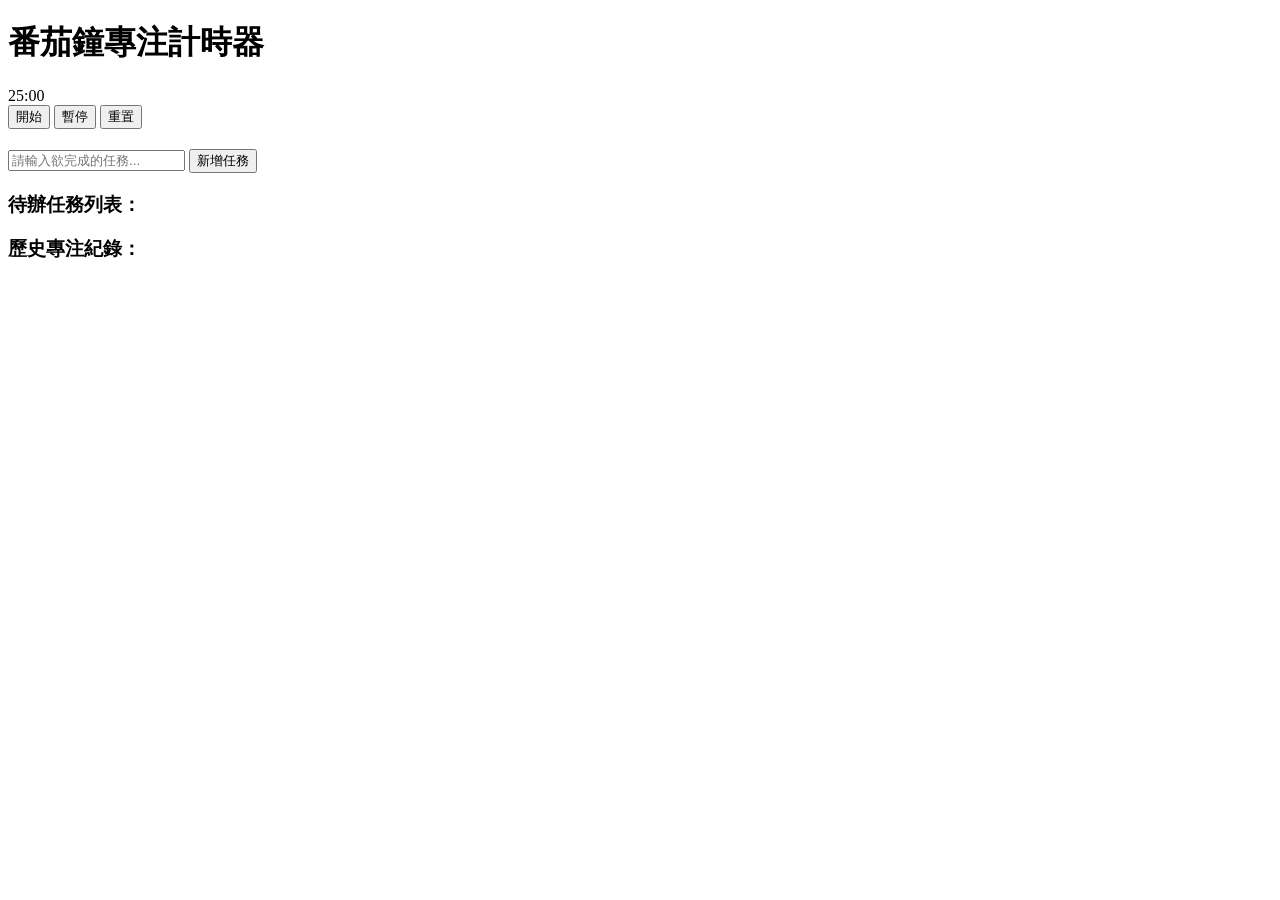
==== index.html @ a88ee647 "feat: 新增 index.html" ====
<!DOCTYPE html>
<html lang="zh-Hant">
<head>
    <meta charset="UTF-8">
    <meta name="viewport" content="width=device-width, initial-scale=1.0">
    <title>番茄鐘專案測試</title>
</head>
<body>
    <h1>番茄鐘專注計時器</h1>

    <!-- 倒數計時與控制區 -->
    <div id="timer-display">25:00</div>
    <button id="start-btn">開始</button>
    <button id="pause-btn">暫停</button>
    <button id="reset-btn">重置</button>
  
    <!-- 待辦任務區 -->
    <div style="margin-top: 20px;">
        <input type="text" id="task-input" placeholder="請輸入欲完成的任務...">
        <button id="add-task-btn">新增任務</button>
    </div>
    
    <h3>待辦任務列表：</h3>
    <ul id="task-list"></ul>

    <!-- 專注紀錄區 -->
    <h3>歷史專注紀錄：</h3>
    <ul id="record-list"></ul>

    <!-- 連結 JS 檔 -->
    <script src="tomoto.js"></script>
</body>
</html>
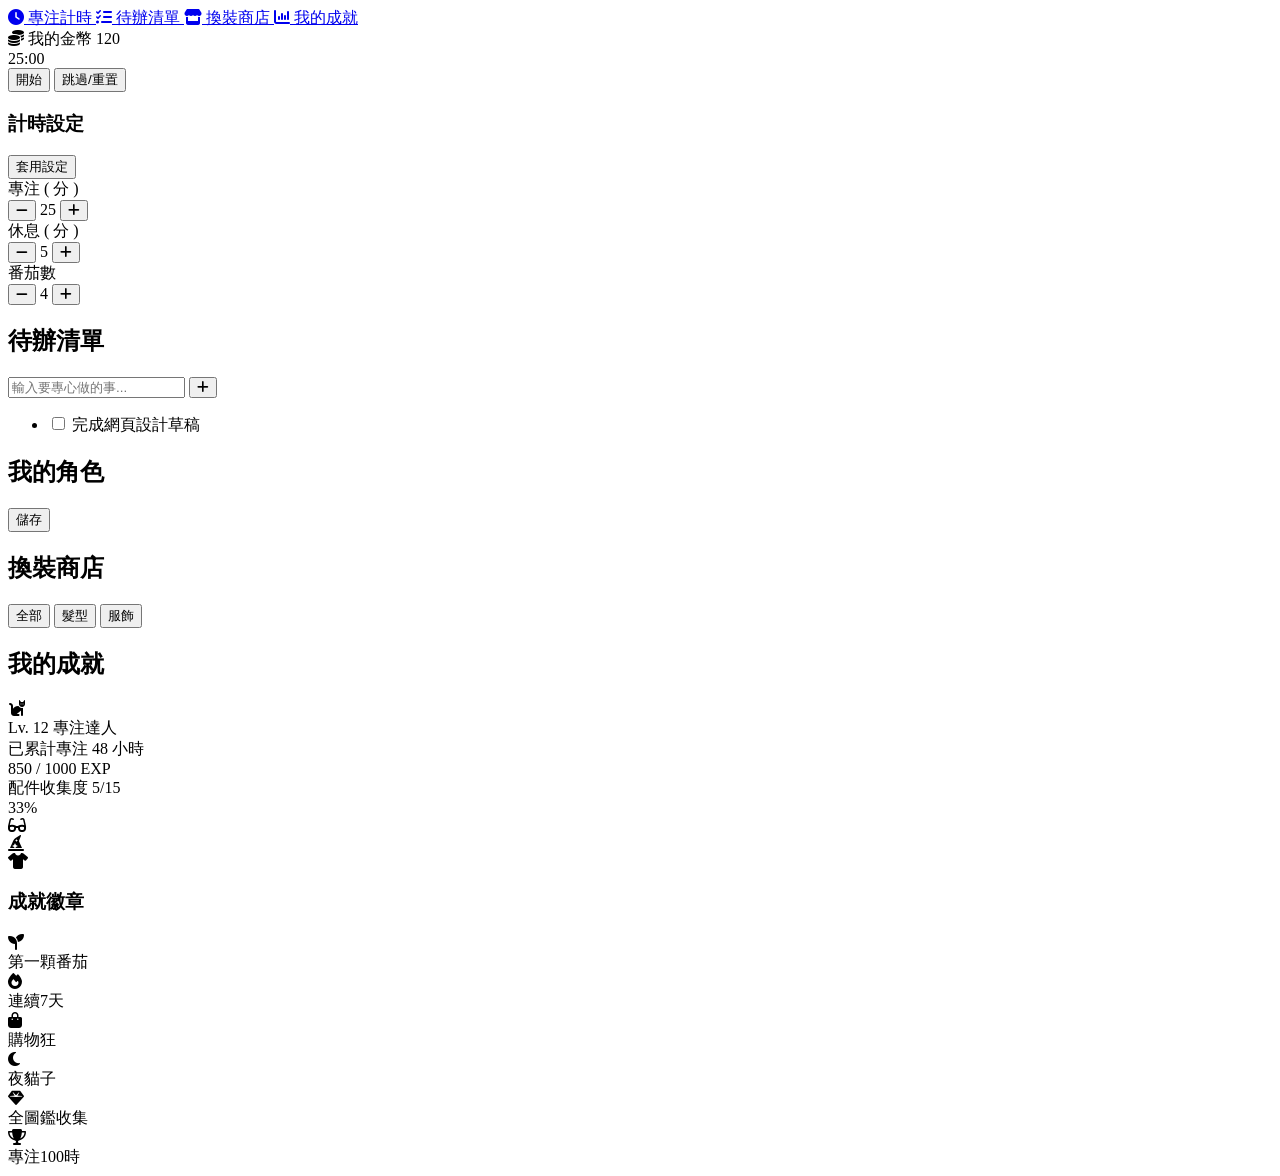
==== commit abeecd9c: "Create index.html" ====
--- a/index.html
+++ b/index.html
@@ -1,33 +1,219 @@
 <!DOCTYPE html>
-<html lang="zh-Hant">
+<html lang="zh-TW">
 <head>
     <meta charset="UTF-8">
     <meta name="viewport" content="width=device-width, initial-scale=1.0">
-    <title>番茄鐘專案測試</title>
+    <title>Tomodoro - 專注守護者</title>
+    <link rel="stylesheet" href="style.css">
+    <link rel="stylesheet" href="https://cdnjs.cloudflare.com/ajax/libs/font-awesome/6.4.0/css/all.min.css">
+    <link href="https://fonts.googleapis.com/css2?family=Nunito:wght@700;900&family=Noto+Sans+TC:wght@400;500;700&display=swap" rel="stylesheet">
 </head>
 <body>
-    <h1>番茄鐘專注計時器</h1>
-
-    <!-- 倒數計時與控制區 -->
-    <div id="timer-display">25:00</div>
-    <button id="start-btn">開始</button>
-    <button id="pause-btn">暫停</button>
-    <button id="reset-btn">重置</button>
-  
-    <!-- 待辦任務區 -->
-    <div style="margin-top: 20px;">
-        <input type="text" id="task-input" placeholder="請輸入欲完成的任務...">
-        <button id="add-task-btn">新增任務</button>
+    <div class="app-container">
+        
+        <!-- ================= 左側：共用導覽列 ================= -->
+        <aside class="sidebar">
+            <div class="logo-box"></div>
+            
+            <nav class="nav-menu">
+                <a href="#" class="nav-item active" onclick="switchPage('page-timer', event)">
+                    <i class="fa-solid fa-clock"></i>
+                    <span>專注計時</span>
+                </a>
+                <a href="#" class="nav-item" onclick="switchPage('page-todo', event)">
+                    <i class="fa-solid fa-list-check"></i>
+                    <span>待辦清單</span>
+                </a>
+                <a href="#" class="nav-item" onclick="switchPage('page-shop', event)">
+                    <i class="fa-solid fa-store"></i>
+                    <span>換裝商店</span>
+                </a>
+                <a href="#" class="nav-item" onclick="switchPage('page-achievements', event)">
+                    <i class="fa-solid fa-chart-column"></i>
+                    <span>我的成就</span>
+                </a>
+            </nav>
+
+            <div class="coin-display">
+                <i class="fa-solid fa-coins icon-coin"></i>
+                <span class="coin-label">我的金幣</span>
+                <span class="coin-value">120</span>
+            </div>
+        </aside>
+
+        <!-- ================= 右側：主要內容切換區 ================= -->
+        <main class="main-content">
+            
+            <!-- 頁面 1：專注計時 -->
+            <div id="page-timer" class="page-section active">
+                <div id="avatar-svg-container" class="avatar-box">
+                    <!-- 紙娃 SVG 預計放置於此 -->
+                </div>
+                
+                <!-- 【約定 ID】計時器顯示區 -->
+                <div id="timer-display" class="timer-display">25:00</div>
+                
+                <div class="control-buttons">
+                    <!-- 【約定 ID】開始按鈕 -->
+                    <button id="start-btn" class="btn btn-primary">開始</button>
+                    <!-- 【約定 ID】重置按鈕 -->
+                    <button id="reset-btn" class="btn btn-secondary">跳過/重置</button>
+                </div>
+                
+                <div class="settings-panel">
+                    <div class="settings-header">
+                        <h3 class="settings-title">計時設定</h3>
+                        <button class="btn-apply">套用設定</button>
+                    </div>
+                    <div class="settings-cards">
+                        <div class="setting-card">
+                            <div class="setting-label">專注 ( 分 )</div>
+                            <div class="setting-controls">
+                                <button class="circle-btn"><i class="fa-solid fa-minus"></i></button>
+                                <span class="setting-value">25</span>
+                                <button class="circle-btn"><i class="fa-solid fa-plus"></i></button>
+                            </div>
+                        </div>
+                        <div class="setting-card">
+                            <div class="setting-label">休息 ( 分 )</div>
+                            <div class="setting-controls">
+                                <button class="circle-btn"><i class="fa-solid fa-minus"></i></button>
+                                <span class="setting-value">5</span>
+                                <button class="circle-btn"><i class="fa-solid fa-plus"></i></button>
+                            </div>
+                        </div>
+                        <div class="setting-card">
+                            <div class="setting-label">番茄數</div>
+                            <div class="setting-controls">
+                                <button class="circle-btn"><i class="fa-solid fa-minus"></i></button>
+                                <span class="setting-value">4</span>
+                                <button class="circle-btn"><i class="fa-solid fa-plus"></i></button>
+                            </div>
+                        </div>
+                    </div>
+                </div>
+            </div>
+
+            <!-- 頁面 2：待辦清單 -->
+            <div id="page-todo" class="page-section">
+                <div class="todo-wrapper">
+                    <h2 class="section-title">待辦清單</h2>
+                    <div class="todo-input-row">
+                        <!-- 【約定 ID】任務輸入框 -->
+                        <input type="text" id="task-input" class="todo-input" placeholder="輸入要專心做的事...">
+                        <!-- 【約定 ID】新增任務按鈕 -->
+                        <button id="add-task-btn" class="btn-add"><i class="fa-solid fa-plus"></i></button>
+                    </div>
+                    
+                    <!-- 【約定 ID】任務列表容器 -->
+                    <ul id="task-list" class="todo-list">
+                        <li class="todo-card">
+                            <label class="custom-checkbox">
+                                <input type="checkbox">
+                                <span class="checkmark"></span>
+                            </label>
+                            <span class="task-text">完成網頁設計草稿</span>
+                        </li>
+                    </ul>
+                </div>
+            </div>
+
+            <!-- 頁面 3：換裝商店 -->
+            <div id="page-shop" class="page-section">
+                <div class="character-panel">
+                    <h2 class="section-title">我的角色</h2>
+                    <div class="character-preview-box"></div>
+                    <button class="btn btn-primary btn-save">儲存</button>
+                </div>
+                <div class="shop-panel">
+                    <div class="shop-header">
+                        <h2 class="section-title">換裝商店</h2>
+                        <div class="filter-toggle">
+                            <button class="filter-btn active">全部</button>
+                            <button class="filter-btn">髮型</button>
+                            <button class="filter-btn">服飾</button>
+                        </div>
+                    </div>
+                    <div class="shop-grid">
+                        <div class="shop-item"></div>
+                        <div class="shop-item"></div>
+                        <div class="shop-item"></div>
+                        <div class="shop-item"></div>
+                    </div>
+                </div>
+            </div>
+
+            <!-- 頁面 4：我的成就 -->
+<div id="page-achievements" class="page-section">
+    <div class="achievements-wrapper">
+        
+        <!-- 【新增】統一的頁面大標題 -->
+        <h2 class="section-title">我的成就</h2>
+        
+        <div class="achievements-top-row">
+            <!-- 等級卡片 -->
+            <div class="achievement-card">
+                <div class="level-header">
+                                <div class="level-icon"><i class="fa-solid fa-cat"></i></div>
+                                <div class="level-info">
+                                    <div class="level-title-row">
+                                        <span class="level-title">Lv. 12</span>
+                                        <span class="level-tag">專注達人</span>
+                                    </div>
+                                    <span class="level-subtitle">已累計專注 48 小時</span>
+                                </div>
+                            </div>
+                            <div class="progress-container">
+                                <div class="progress-track"><div class="progress-fill" style="width: 85%;"></div></div>
+                                <span class="progress-text">850 / 1000 EXP</span>
+                            </div>
+                        </div>
+                        <!-- 配件卡片 -->
+                        <div class="achievement-card">
+                            <div class="collection-header">
+                                <span class="collection-title">配件收集度</span>
+                                <span class="collection-count">5<span class="collection-total">/15</span></span>
+                            </div>
+                            <div class="progress-container">
+                                <div class="progress-track"><div class="progress-fill" style="width: 33%;"><span class="progress-percent">33%</span></div></div>
+                            </div>
+                            <div class="collection-icons">
+                                <div class="collection-icon locked"><i class="fa-solid fa-glasses"></i></div>
+                                <div class="collection-icon locked"><i class="fa-solid fa-hat-wizard"></i></div>
+                                <div class="collection-icon active"><i class="fa-solid fa-shirt"></i></div>
+                            </div>
+                        </div>
+                    </div>
+                    <!-- 徽章卡片 -->
+                    <div class="achievement-card badges-card">
+                        <h3 class="badges-title">成就徽章</h3>
+                        <div class="badges-grid">
+                            <div class="badge-item"><div class="badge-icon unlocked"><i class="fa-solid fa-seedling"></i></div><span class="badge-name">第一顆番茄</span></div>
+                            <div class="badge-item"><div class="badge-icon unlocked"><i class="fa-solid fa-fire"></i></div><span class="badge-name">連續7天</span></div>
+                            <div class="badge-item"><div class="badge-icon unlocked"><i class="fa-solid fa-bag-shopping"></i></div><span class="badge-name">購物狂</span></div>
+                            <div class="badge-item locked-badge"><div class="badge-icon"><i class="fa-solid fa-moon"></i></div><span class="badge-name">夜貓子</span></div>
+                            <div class="badge-item locked-badge"><div class="badge-icon"><i class="fa-solid fa-gem"></i></div><span class="badge-name">全圖鑑收集</span></div>
+                            <div class="badge-item locked-badge"><div class="badge-icon"><i class="fa-solid fa-trophy"></i></div><span class="badge-name">專注100時</span></div>
+                        </div>
+                    </div>
+                </div>
+            </div>
+
+        </main>
     </div>
+
+    <!-- 頁面切換腳本 (處理 UI 視覺切換) -->
+    <script>
+        function switchPage(pageId, event) {
+            event.preventDefault();
+            document.querySelectorAll('.page-section').forEach(page => page.classList.remove('active'));
+            document.querySelectorAll('.nav-item').forEach(nav => nav.classList.remove('active'));
+            document.getElementById(pageId).classList.add('active');
+            event.currentTarget.classList.add('active');
+        }
+    </script>
     
-    <h3>待辦任務列表：</h3>
-    <ul id="task-list"></ul>
-
-    <!-- 專注紀錄區 -->
-    <h3>歷史專注紀錄：</h3>
-    <ul id="record-list"></ul>
-
-    <!-- 連結 JS 檔 -->
-    <script src="tomoto.js"></script>
+    <!-- 引入外部邏輯腳本 (處理計時器與任務) -->
+    <script src="app.js"></script>
 </body>
-</html>+</html>
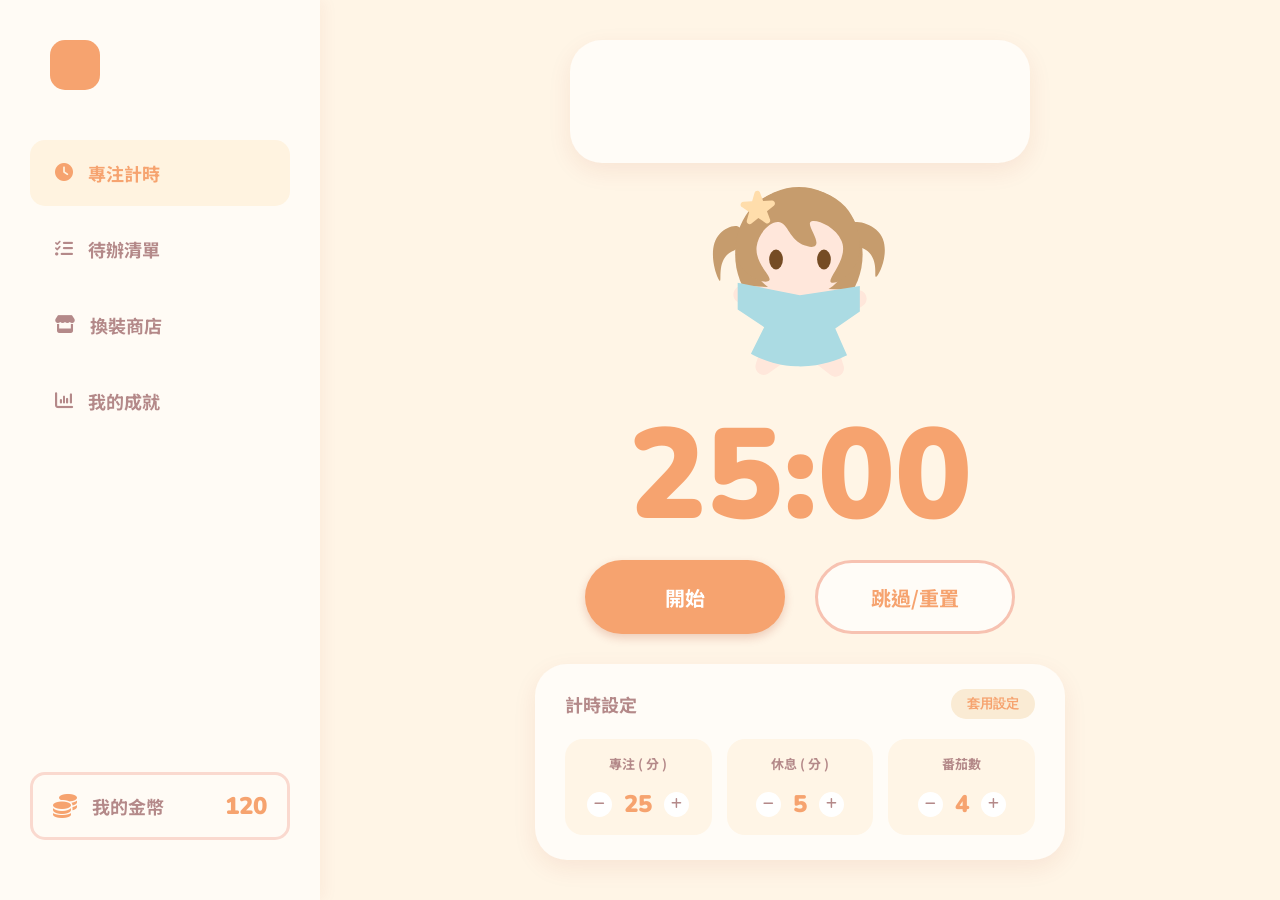
==== commit f933134c: "Update index.html" ====
--- a/index.html
+++ b/index.html
@@ -49,7 +49,48 @@
                 <div id="avatar-svg-container" class="avatar-box">
                     <!-- 紙娃 SVG 預計放置於此 -->
                 </div>
-                
+                <svg xmlns="http://www.w3.org/2000/svg" version="1.1" viewBox="0 0 1000 1000" width="100%" height="100%">
+                  <defs>
+                    <style>
+                      .st0 { fill: #f6836f; }
+                      .st1 { fill: #c69c6d; }
+                      .st2 { fill: #abdbe3; }
+                      .st3 { fill: #ffddab; }
+                      .st4 { fill: #ffe7db; }
+                      .st5 { fill: #754c24; }
+                    </style>
+                  </defs>
+                  <g id="backhair"><ellipse class="st1" cx="494.92" cy="418.12" rx="290.88" ry="308.16"/></g>
+                  <g id="twintail">
+                    <path class="st1" d="M223.24,293.25c-20.14-15.32-64.11,3.78-88.32,28.87-67.59,70.05-10.11,216.8,0,215.94,7.49-.64-11.09-82.27,36.48-122.42,17.12-14.45,29.16-12,43.71-29.78,22.89-27.97,28.44-77.16,8.13-92.6Z"/>
+                    <path class="st1" d="M736.66,274.9c25.11-15.32,79.9,3.78,110.08,28.87,84.24,70.05,12.6,216.8,0,215.94-9.33-.64,13.83-82.27-45.47-122.42-21.34-14.45-36.34-12-54.48-29.78-28.53-27.97-35.45-77.16-10.13-92.6Z"/>
+                  </g>
+                  <g id="body">
+                    <path class="st4" d="M767.26,580.27l-136.91-4.72c62.1-39.5,102.91-106.24,102.91-181.92,0-121.31-104.84-219.64-234.16-219.64s-234.16,98.34-234.16,219.64c0,69.82,34.74,132.03,88.89,172.26l-118.46-4.19c-37-1.31-53.85,46.62-24.49,69.63l142.53,111.71-54.77,173.36c-11.21,35.49,28.23,65.15,58.11,43.7l142.73-102.48,139.96,109.89c29.58,23.22,70.82-6.36,59.44-42.64l-53.85-171.66,142.82-102.35c29.89-21.42,15.92-69.36-20.58-70.62Z"/>
+                  </g>
+                  <g id="eyes">
+                    <ellipse class="st5" cx="390.61" cy="440.2" rx="31.25" ry="45.63"/>
+                    <ellipse class="st5" cx="609.39" cy="440.2" rx="31.25" ry="45.63"/>
+                  </g>
+                  <g id="fronteyes">
+                    <path class="st1" d="M403.72,269.32c43.36,5.69,46.6,83.3,119.04,107.52,8.01,2.68,36.58,12.23,48,0,20.73-22.2-38.96-90.52-23.04-107.52,15.96-17.04,110.78,14.36,142.08,86.4,34.04,78.32-66.75,172.65-49.16,188.16,13.34,11.76,69.14-13.4,101-58.05,55.93-78.39,32.97-209.89-34.56-285.63-103.02-115.54-319.21-111.93-424.32,0-67.74,72.14-109.43,210.67-44.16,285.63,39.97,45.91,108,66.06,120.76,50.37,15.52-19.07-65.65-74.45-57.4-153.6,6.21-59.57,61.59-118.55,101.76-113.28Z"/>
+                  </g>
+                  <!-- 衣服 1：預設顯示 -->
+                  <g id="dresstest">
+                    <path class="st0" d="M557.32,668.68"/>
+                    <path class="st0" d="M411.4,808.84"/>
+                    <path class="st4" d="M945.16,394.56"/>
+                    <path class="st2" d="M215.56,546.76v121.92c40.32,26.88,80.64,53.76,120.96,80.64l-60.48,120.96c37.21,20.37,108.8,53.1,204.48,57.6,111.19,5.23,195.48-30.47,234.24-49.92-17.92-40.96-35.84-81.92-53.76-122.88,37.37-25.6,74.75-51.2,112.12-76.8v-117.12c-91.13,14.08-182.27,28.16-273.4,42.24"/>
+                  </g>
+                  <!-- 衣服 2：預設隱藏 (加上 display: none) -->
+                  <g id="dresstest2" style="display: none;">
+                    <polyline class="st0" points="349.96 591.88 349.96 743.28 257.8 846.96 308.08 889.2 674.44 889.2 714.76 846.96 645.02 770.23 640.64 591.88 500 651.12"/>
+                  </g>
+                  <g id="hairasset">
+                    <path class="st3" d="M343.2,273.35l-33.3-22.09-31.3,24.84c-10.19,8.09-24.78-1.59-21.29-14.12l10.72-38.5-33.3-22.09c-10.84-7.19-6.15-24.06,6.85-24.61l39.92-1.7,10.72-38.5c3.49-12.54,20.98-13.28,25.53-1.09l13.96,37.44,39.92-1.7c13-.55,19.11,15.85,8.92,23.94l-31.3,24.84,13.96,37.44c4.54,12.19-9.17,23.08-20.01,15.88Z"/>
+                  </g>
+                </svg>
+
                 <!-- 【約定 ID】計時器顯示區 -->
                 <div id="timer-display" class="timer-display">25:00</div>
                 
@@ -122,7 +163,50 @@
             <div id="page-shop" class="page-section">
                 <div class="character-panel">
                     <h2 class="section-title">我的角色</h2>
-                    <div class="character-preview-box"></div>
+                    <div class="character-preview-box">
+                        <svg xmlns="http://www.w3.org/2000/svg" version="1.1" viewBox="0 0 1000 1000" width="100%" height="100%">
+                          <defs>
+                            <style>
+                              .st0 { fill: #f6836f; }
+                              .st1 { fill: #c69c6d; }
+                              .st2 { fill: #abdbe3; }
+                              .st3 { fill: #ffddab; }
+                              .st4 { fill: #ffe7db; }
+                              .st5 { fill: #754c24; }
+                            </style>
+                          </defs>
+                          <g id="backhair"><ellipse class="st1" cx="494.92" cy="418.12" rx="290.88" ry="308.16"/></g>
+                          <g id="twintail">
+                            <path class="st1" d="M223.24,293.25c-20.14-15.32-64.11,3.78-88.32,28.87-67.59,70.05-10.11,216.8,0,215.94,7.49-.64-11.09-82.27,36.48-122.42,17.12-14.45,29.16-12,43.71-29.78,22.89-27.97,28.44-77.16,8.13-92.6Z"/>
+                            <path class="st1" d="M736.66,274.9c25.11-15.32,79.9,3.78,110.08,28.87,84.24,70.05,12.6,216.8,0,215.94-9.33-.64,13.83-82.27-45.47-122.42-21.34-14.45-36.34-12-54.48-29.78-28.53-27.97-35.45-77.16-10.13-92.6Z"/>
+                          </g>
+                          <g id="body">
+                            <path class="st4" d="M767.26,580.27l-136.91-4.72c62.1-39.5,102.91-106.24,102.91-181.92,0-121.31-104.84-219.64-234.16-219.64s-234.16,98.34-234.16,219.64c0,69.82,34.74,132.03,88.89,172.26l-118.46-4.19c-37-1.31-53.85,46.62-24.49,69.63l142.53,111.71-54.77,173.36c-11.21,35.49,28.23,65.15,58.11,43.7l142.73-102.48,139.96,109.89c29.58,23.22,70.82-6.36,59.44-42.64l-53.85-171.66,142.82-102.35c29.89-21.42,15.92-69.36-20.58-70.62Z"/>
+                          </g>
+                          <g id="eyes">
+                            <ellipse class="st5" cx="390.61" cy="440.2" rx="31.25" ry="45.63"/>
+                            <ellipse class="st5" cx="609.39" cy="440.2" rx="31.25" ry="45.63"/>
+                          </g>
+                          <g id="fronteyes">
+                            <path class="st1" d="M403.72,269.32c43.36,5.69,46.6,83.3,119.04,107.52,8.01,2.68,36.58,12.23,48,0,20.73-22.2-38.96-90.52-23.04-107.52,15.96-17.04,110.78,14.36,142.08,86.4,34.04,78.32-66.75,172.65-49.16,188.16,13.34,11.76,69.14-13.4,101-58.05,55.93-78.39,32.97-209.89-34.56-285.63-103.02-115.54-319.21-111.93-424.32,0-67.74,72.14-109.43,210.67-44.16,285.63,39.97,45.91,108,66.06,120.76,50.37,15.52-19.07-65.65-74.45-57.4-153.6,6.21-59.57,61.59-118.55,101.76-113.28Z"/>
+                          </g>
+                          <!-- 衣服 1：預設顯示 -->
+                          <g id="dresstest">
+                            <path class="st0" d="M557.32,668.68"/>
+                            <path class="st0" d="M411.4,808.84"/>
+                            <path class="st4" d="M945.16,394.56"/>
+                            <path class="st2" d="M215.56,546.76v121.92c40.32,26.88,80.64,53.76,120.96,80.64l-60.48,120.96c37.21,20.37,108.8,53.1,204.48,57.6,111.19,5.23,195.48-30.47,234.24-49.92-17.92-40.96-35.84-81.92-53.76-122.88,37.37-25.6,74.75-51.2,112.12-76.8v-117.12c-91.13,14.08-182.27,28.16-273.4,42.24"/>
+                          </g>
+                          <!-- 衣服 2：預設隱藏 (加上 display: none) -->
+                          <g id="dresstest2" style="display: none;">
+                            <polyline class="st0" points="349.96 591.88 349.96 743.28 257.8 846.96 308.08 889.2 674.44 889.2 714.76 846.96 645.02 770.23 640.64 591.88 500 651.12"/>
+                          </g>
+                          <g id="hairasset">
+                            <path class="st3" d="M343.2,273.35l-33.3-22.09-31.3,24.84c-10.19,8.09-24.78-1.59-21.29-14.12l10.72-38.5-33.3-22.09c-10.84-7.19-6.15-24.06,6.85-24.61l39.92-1.7,10.72-38.5c3.49-12.54,20.98-13.28,25.53-1.09l13.96,37.44,39.92-1.7c13-.55,19.11,15.85,8.92,23.94l-31.3,24.84,13.96,37.44c4.54,12.19-9.17,23.08-20.01,15.88Z"/>
+                          </g>
+                        </svg>
+
+                    </div>
                     <button class="btn btn-primary btn-save">儲存</button>
                 </div>
                 <div class="shop-panel">
@@ -134,9 +218,13 @@
                             <button class="filter-btn">服飾</button>
                         </div>
                     </div>
-                    <div class="shop-grid">
-                        <div class="shop-item"></div>
-                        <div class="shop-item"></div>
+                   <div class="shop-grid">
+                        <div class="shop-item" onclick="changeOutfit('dresstest')" style="display: flex; justify-content: center; align-items: center; font-size: 16px; color: var(--primary); font-weight: bold; cursor: pointer;">
+                            藍色連身裙
+                        </div>
+                        <div class="shop-item" onclick="changeOutfit('dresstest2')" style="display: flex; justify-content: center; align-items: center; font-size: 16px; color: var(--primary); font-weight: bold; cursor: pointer;">
+                            橘色洋裝
+                        </div>
                         <div class="shop-item"></div>
                         <div class="shop-item"></div>
                     </div>
@@ -214,6 +302,6 @@
     </script>
     
     <!-- 引入外部邏輯腳本 (處理計時器與任務) -->
-    <script src="app.js"></script>
+  <script src="tomoto.js"></script>
 </body>
 </html>
--- a/style.css
+++ b/style.css
@@ -0,0 +1,224 @@
+:root {
+    /* 共用色彩變數 */
+    --primary: #F6A36F;
+    --primary-light: #F7C2B1;
+    --primary-bg: #FFF3E0;
+    --bg-color: #FFF5E6;
+    --sidebar-bg: #FFFBF5;
+    --card-bg: #FFFCF7;
+    --card-bg-alt: #FFFCF7;
+    --text-muted: #B48989;
+    --text-dark: #8E6969;
+    --text-gray: #A8A29E;
+    
+    /* 輔助色彩與陰影 */
+    --icon-bg-yellow: #FEF8D6;
+    --progress-bg: #F5F5F4;
+    --shadow-soft: 0 8px 24px rgba(167, 42, 0, 0.08);
+}
+
+* { box-sizing: border-box; margin: 0; padding: 0; }
+
+body {
+    font-family: 'Noto Sans TC', sans-serif;
+    background-color: #e5e5e5;
+    display: flex; justify-content: center; align-items: center;
+    min-height: 100vh;
+}
+
+.app-container {
+    width: 1920px; height: 900px;
+    background-color: var(--bg-color);
+    display: flex; overflow: hidden; position: relative;
+    box-shadow: 0 10px 40px rgba(0,0,0,0.15);
+}
+
+/* ================= 左側欄樣式 ================= */
+.sidebar {
+    width: 320px; background-color: var(--sidebar-bg);
+    box-shadow: 4px 0 15px rgba(167, 42, 0, 0.05);
+    display: flex; flex-direction: column;
+    padding: 40px 30px; z-index: 10;
+}
+.logo-box { width: 50px; height: 50px; background-color: var(--primary); border-radius: 15px; margin: 0 0 50px 20px; }
+.nav-menu { display: flex; flex-direction: column; gap: 10px; flex: 1; }
+.nav-item {
+    display: flex; align-items: center; gap: 15px;
+    padding: 20px 25px; border-radius: 15px; text-decoration: none;
+    color: var(--text-muted); font-size: 18px; font-weight: 700; transition: all 0.3s;
+}
+.nav-item:hover { background-color: rgba(255, 243, 224, 0.6); }
+.nav-item.active { background-color: var(--primary-bg); color: var(--primary); }
+.coin-display {
+    display: flex; align-items: center; gap: 15px; padding: 15px 20px;
+    border-radius: 15px; border: 3px solid #FAD9CF; background-color: var(--sidebar-bg); margin-bottom: 20px;
+}
+.icon-coin { color: var(--primary); font-size: 24px; }
+.coin-label { color: var(--text-muted); font-size: 18px; font-weight: 700; }
+.coin-value { color: var(--primary); font-family: 'Nunito', sans-serif; font-size: 24px; font-weight: 900; margin-left: auto; }
+
+/* ================= 頁面切換機制 (更新：置中偏上與間距調整) ================= */
+.main-content { 
+    flex: 1; position: relative; overflow: hidden; 
+}
+
+.page-section { 
+    display: none; width: 100%; height: 100%; animation: fadeIn 0.4s ease forwards; 
+}
+
+/* 專注計時：加入上下內距，避免內容太擁擠貼齊邊緣 */
+#page-timer.active { 
+    display: flex; flex-direction: column; align-items: center; justify-content: center; 
+    padding: 40px 0; 
+}
+
+/* 待辦清單與我的成就：改為靠上對齊，並透過 padding-top 達到「置中偏上」的效果 */
+#page-todo.active, 
+#page-achievements.active { 
+    display: flex; flex-direction: column; align-items: center; justify-content: flex-start; 
+    padding-top: 140px; 
+}
+
+/* 換裝商店：維持絕對置中 */
+#page-shop.active { 
+    display: flex; flex-direction: row; align-items: center; justify-content: center; gap: 40px; 
+}
+
+@keyframes fadeIn {
+    from { opacity: 0; transform: translateY(15px); }
+    to { opacity: 1; transform: translateY(0); }
+}
+
+/* 共用大標題與按鈕 */
+.section-title { color: var(--primary); font-size: 32px; font-weight: 700; margin-bottom: 25px; align-self: flex-start;}
+.btn {
+    border-radius: 50px; font-family: 'Noto Sans TC', sans-serif; font-size: 20px;
+    font-weight: 700; cursor: pointer; border: none; transition: all 0.2s;
+    display: flex; justify-content: center; align-items: center;
+}
+.btn:hover { transform: translateY(-2px); }
+.btn-primary { background-color: var(--primary); color: #FFF; box-shadow: 0 4px 10px rgba(167, 42, 0, 0.2); }
+
+/* ================= 頁面 1：專注計時 ================= */
+.avatar-box {  
+    width: 460px; height: 460px; 
+    background-color: var(--card-bg-alt); box-shadow: var(--shadow-soft); border-radius: 32px; display: flex; justify-content: center; align-items: center; }
+.timer-display { color: var(--primary); font-family: 'Nunito', sans-serif; font-size: 128px; font-weight: 900; line-height: 1; margin: 30px 0 20px 0; }
+.control-buttons { display: flex; gap: 30px; margin-bottom: 30px; }
+.control-buttons .btn { width: 200px; height: 74px; }
+.btn-secondary { background-color: var(--card-bg-alt); color: var(--primary); border: 3px solid var(--primary-light); }
+.settings-panel { width: 530px; background-color: var(--card-bg-alt); box-shadow: var(--shadow-soft); border-radius: 32px; padding: 25px 30px; display: flex; flex-direction: column; gap: 20px; }
+.settings-header { display: flex; justify-content: space-between; align-items: center; }
+.settings-title { color: var(--text-muted); font-size: 18px; font-weight: 700; }
+.btn-apply { background-color: #FAEBD4; color: var(--primary); border: none; border-radius: 50px; padding: 6px 16px; font-weight: 700; cursor: pointer; }
+.settings-cards { display: flex; gap: 15px; }
+.setting-card { flex: 1; background-color: var(--bg-color); border-radius: 18px; padding: 15px 0; display: flex; flex-direction: column; align-items: center; gap: 15px; }
+.setting-label { color: var(--text-muted); font-size: 13px; font-weight: 700; }
+.setting-controls { display: flex; align-items: center; gap: 12px; }
+.circle-btn { width: 25px; height: 25px; border-radius: 50%; background-color: #FFF; border: none; color: var(--text-muted); cursor: pointer; display: flex; justify-content: center; align-items: center; font-size: 12px; }
+.setting-value { color: var(--primary); font-family: 'Nunito', sans-serif; font-size: 24px; font-weight: 900; }
+
+/* ================= 頁面 2：待辦清單 ================= */
+.todo-wrapper { width: 760px; display: flex; flex-direction: column; gap: 15px; }
+.todo-input-row { display: flex; gap: 20px; align-items: stretch; margin-bottom: 15px; }
+.todo-input { 
+    flex: 1; height: 69px; 
+    background-color: var(--card-bg); 
+    border-radius: 32px; /* 統一圓角 */
+    border: 3px solid var(--primary-light); 
+    padding: 0 32px; font-size: 20px; color: var(--text-gray); outline: none; 
+}
+.btn-add 
+{   width: 90px; 
+    height: 69px; 
+    background-color: var(--primary); 
+    border-radius: 20px; 
+    box-shadow: var(--shadow-soft);
+    border: none; 
+    color: #FFF; 
+    font-size: 24px; 
+    cursor: pointer; 
+}
+.todo-list
+ { 
+    display: flex;
+    flex-direction: column; 
+    gap: 20px; 
+    list-style: none;
+ }
+.todo-card { 
+    height: 143px; 
+    background-color: var(--card-bg); 
+    border-radius: 32px; /* 統一圓角 */
+    /*border: 2px solid var(--primary-light); */
+    box-shadow: var(--shadow-soft); /* 套用統一陰影 */
+    display: flex; align-items: center; padding: 0 32px; gap: 15px; 
+}
+.task-text { color: #857771; font-size: 24px; font-weight: 500; }
+.custom-checkbox { position: relative; width: 25px; height: 25px; cursor: pointer; display: block; }
+.custom-checkbox input { opacity: 0; cursor: pointer; }
+.checkmark { position: absolute; top: 0; left: 0; height: 25px; width: 25px; border: 2px solid #8A8A8A; border-radius: 4px; }
+.custom-checkbox input:checked ~ .checkmark { background-color: var(--primary); border-color: var(--primary); }
+.checkmark:after { content: ""; position: absolute; display: none; left: 8px; top: 3px; width: 6px; height: 12px; border: solid white; border-width: 0 2px 2px 0; transform: rotate(45deg); }
+.custom-checkbox input:checked ~ .checkmark:after { display: block; }
+
+/* ================= 頁面 3：換裝商店 ================= */
+.character-panel { display: flex; flex-direction: column; width: 486px; gap: 10px; }
+.character-preview-box { 
+    height: 486px; 
+    background-color: var(--card-bg); 
+    border-radius: 32px; /* 統一圓角 */
+    box-shadow: var(--shadow-soft); 
+    margin-bottom: 20px; 
+}
+.btn-save { height: 74px; border-radius: 20px; width: 100%; }
+.shop-panel { 
+    width: 850px; min-height: 590px; 
+    background-color: var(--card-bg); 
+    border-radius: 32px; /* 統一圓角 */
+    padding: 45px 50px; 
+    box-shadow: var(--shadow-soft); 
+    display: flex; flex-direction: column; 
+}
+.shop-header { display: flex; justify-content: space-between; align-items: flex-start; margin-bottom: 40px; }
+.filter-toggle { display: flex; background-color: var(--bg-color); border-radius: 12px; padding: 6px; gap: 5px; }
+.filter-btn { background: transparent; border: none; color: var(--text-muted); font-size: 16px; font-weight: 500; padding: 8px 20px; border-radius: 8px; cursor: pointer; transition: all 0.2s; }
+.filter-btn.active { background-color: #FFF; color: var(--primary); box-shadow: 0 2px 8px rgba(0,0,0,0.1); }
+.shop-grid { display: flex; flex-wrap: wrap; gap: 30px; }
+.shop-item { width: 189px; height: 189px; background-color: #FEFEFE; border: 2px solid var(--primary-light); border-radius: 20px; cursor: pointer; transition: transform 0.2s; }
+.shop-item:hover { transform: scale(1.03); }
+
+/* ================= 頁面 4：我的成就 ================= */
+.achievements-wrapper { width: 896px; display: flex; flex-direction: column; gap: 24px; }
+.achievement-card { background-color: var(--card-bg);  border-radius: 32px; box-shadow: var(--shadow-soft);; padding: 32px; display: flex; flex-direction: column; gap: 16px; }
+.achievements-top-row { display: flex; gap: 24px; }
+.achievements-top-row .achievement-card { flex: 1; height: 186px; justify-content: space-between; }
+.progress-container { display: flex; flex-direction: column; gap: 8px; }
+.progress-track { width: 100%; height: 12px; background-color: var(--progress-bg); border-radius: 99px; overflow: hidden; }
+.progress-fill { height: 100%; background-color: var(--primary); border-radius: 99px; display: flex; align-items: center; justify-content: flex-end; }
+.level-header { display: flex; gap: 16px; align-items: center; }
+.level-icon { width: 64px; height: 64px; background-color: var(--icon-bg-yellow); border: 1px solid var(--primary); border-radius: 50%; display: flex; justify-content: center; align-items: center; color: var(--primary); font-size: 28px; }
+.level-info { flex: 1; display: flex; flex-direction: column; gap: 4px; }
+.level-title-row { display: flex; align-items: center; justify-content: space-between; }
+.level-title { color: var(--text-dark); font-size: 24px; font-family: 'Nunito', sans-serif; font-weight: 900; }
+.level-tag { background-color: rgba(240, 131, 95, 0.1); color: var(--primary); font-size: 12px; font-weight: 700; padding: 4px 10px; border-radius: 8px; }
+.level-subtitle { color: var(--text-gray); font-size: 14px; font-weight: 700; }
+.progress-text { align-self: flex-end; color: var(--text-gray); font-size: 12px; font-family: 'Nunito', sans-serif; font-weight: 700; }
+.collection-header { display: flex; justify-content: space-between; align-items: center; }
+.collection-title { color: var(--text-dark); font-size: 18px; font-weight: 700; }
+.collection-count { color: var(--primary); font-size: 24px; font-family: 'Nunito', sans-serif; font-weight: 900; }
+.collection-total { color: #D6D3D1; font-size: 18px; }
+.progress-percent { color: #FFF; font-size: 10px; font-weight: 700; padding-right: 8px; }
+.collection-icons { display: flex; gap: 8px; margin-top: 4px; }
+.collection-icon { width: 40px; height: 40px; border-radius: 12px; display: flex; justify-content: center; align-items: center; font-size: 16px; }
+.collection-icon.locked { background-color: var(--progress-bg); border: 1px solid #E7E5E4; color: var(--text-gray); opacity: 0.5; }
+.collection-icon.active { background-color: var(--icon-bg-yellow); border: 1px solid var(--primary); color: var(--primary); }
+.badges-card { padding: 32px 48px; }
+.badges-title { color: var(--text-dark); font-size: 20px; font-weight: 700; margin-bottom: 8px; }
+.badges-grid { display: flex; gap: 60px; }
+.badge-item { display: flex; flex-direction: column; align-items: center; gap: 12px; }
+.badge-icon { width: 64px; height: 64px; border-radius: 50%; display: flex; justify-content: center; align-items: center; font-size: 26px; }
+.badge-icon.unlocked { background-color: var(--icon-bg-yellow); border: 1px solid var(--primary); color: var(--primary); }
+.badge-name { color: var(--text-dark); font-size: 12px; font-weight: 700; }
+.locked-badge { opacity: 0.4; filter: grayscale(100%); }
+.locked-badge .badge-icon { background-color: var(--progress-bg); border: 1px solid #E7E5E4; color: var(--text-gray); }
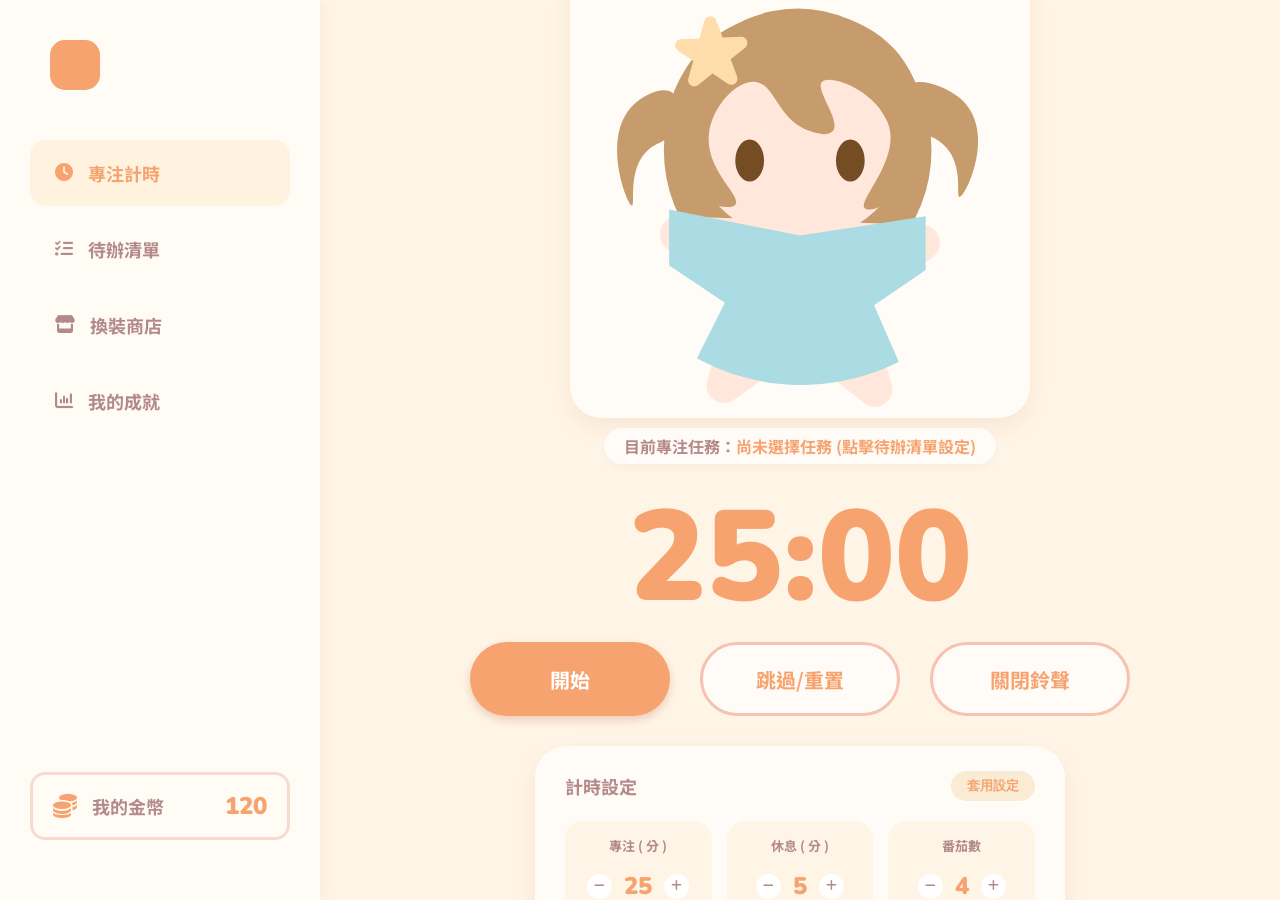
==== commit 1ac6ccb2: "Update index.html" ====
--- a/index.html
+++ b/index.html
@@ -47,58 +47,59 @@
             <!-- 頁面 1：專注計時 -->
             <div id="page-timer" class="page-section active">
                 <div id="avatar-svg-container" class="avatar-box">
-                    <!-- 紙娃 SVG 預計放置於此 -->
-                </div>
-                <svg xmlns="http://www.w3.org/2000/svg" version="1.1" viewBox="0 0 1000 1000" width="100%" height="100%">
-                  <defs>
-                    <style>
-                      .st0 { fill: #f6836f; }
-                      .st1 { fill: #c69c6d; }
-                      .st2 { fill: #abdbe3; }
-                      .st3 { fill: #ffddab; }
-                      .st4 { fill: #ffe7db; }
-                      .st5 { fill: #754c24; }
-                    </style>
-                  </defs>
-                  <g id="backhair"><ellipse class="st1" cx="494.92" cy="418.12" rx="290.88" ry="308.16"/></g>
-                  <g id="twintail">
-                    <path class="st1" d="M223.24,293.25c-20.14-15.32-64.11,3.78-88.32,28.87-67.59,70.05-10.11,216.8,0,215.94,7.49-.64-11.09-82.27,36.48-122.42,17.12-14.45,29.16-12,43.71-29.78,22.89-27.97,28.44-77.16,8.13-92.6Z"/>
-                    <path class="st1" d="M736.66,274.9c25.11-15.32,79.9,3.78,110.08,28.87,84.24,70.05,12.6,216.8,0,215.94-9.33-.64,13.83-82.27-45.47-122.42-21.34-14.45-36.34-12-54.48-29.78-28.53-27.97-35.45-77.16-10.13-92.6Z"/>
-                  </g>
-                  <g id="body">
-                    <path class="st4" d="M767.26,580.27l-136.91-4.72c62.1-39.5,102.91-106.24,102.91-181.92,0-121.31-104.84-219.64-234.16-219.64s-234.16,98.34-234.16,219.64c0,69.82,34.74,132.03,88.89,172.26l-118.46-4.19c-37-1.31-53.85,46.62-24.49,69.63l142.53,111.71-54.77,173.36c-11.21,35.49,28.23,65.15,58.11,43.7l142.73-102.48,139.96,109.89c29.58,23.22,70.82-6.36,59.44-42.64l-53.85-171.66,142.82-102.35c29.89-21.42,15.92-69.36-20.58-70.62Z"/>
-                  </g>
-                  <g id="eyes">
-                    <ellipse class="st5" cx="390.61" cy="440.2" rx="31.25" ry="45.63"/>
-                    <ellipse class="st5" cx="609.39" cy="440.2" rx="31.25" ry="45.63"/>
-                  </g>
-                  <g id="fronteyes">
-                    <path class="st1" d="M403.72,269.32c43.36,5.69,46.6,83.3,119.04,107.52,8.01,2.68,36.58,12.23,48,0,20.73-22.2-38.96-90.52-23.04-107.52,15.96-17.04,110.78,14.36,142.08,86.4,34.04,78.32-66.75,172.65-49.16,188.16,13.34,11.76,69.14-13.4,101-58.05,55.93-78.39,32.97-209.89-34.56-285.63-103.02-115.54-319.21-111.93-424.32,0-67.74,72.14-109.43,210.67-44.16,285.63,39.97,45.91,108,66.06,120.76,50.37,15.52-19.07-65.65-74.45-57.4-153.6,6.21-59.57,61.59-118.55,101.76-113.28Z"/>
-                  </g>
-                  <!-- 衣服 1：預設顯示 -->
-                  <g id="dresstest">
-                    <path class="st0" d="M557.32,668.68"/>
-                    <path class="st0" d="M411.4,808.84"/>
-                    <path class="st4" d="M945.16,394.56"/>
-                    <path class="st2" d="M215.56,546.76v121.92c40.32,26.88,80.64,53.76,120.96,80.64l-60.48,120.96c37.21,20.37,108.8,53.1,204.48,57.6,111.19,5.23,195.48-30.47,234.24-49.92-17.92-40.96-35.84-81.92-53.76-122.88,37.37-25.6,74.75-51.2,112.12-76.8v-117.12c-91.13,14.08-182.27,28.16-273.4,42.24"/>
-                  </g>
-                  <!-- 衣服 2：預設隱藏 (加上 display: none) -->
-                  <g id="dresstest2" style="display: none;">
-                    <polyline class="st0" points="349.96 591.88 349.96 743.28 257.8 846.96 308.08 889.2 674.44 889.2 714.76 846.96 645.02 770.23 640.64 591.88 500 651.12"/>
-                  </g>
-                  <g id="hairasset">
-                    <path class="st3" d="M343.2,273.35l-33.3-22.09-31.3,24.84c-10.19,8.09-24.78-1.59-21.29-14.12l10.72-38.5-33.3-22.09c-10.84-7.19-6.15-24.06,6.85-24.61l39.92-1.7,10.72-38.5c3.49-12.54,20.98-13.28,25.53-1.09l13.96,37.44,39.92-1.7c13-.55,19.11,15.85,8.92,23.94l-31.3,24.84,13.96,37.44c4.54,12.19-9.17,23.08-20.01,15.88Z"/>
-                  </g>
-                </svg>
-
-                <!-- 【約定 ID】計時器顯示區 -->
+                    <svg xmlns="http://www.w3.org/2000/svg" version="1.1" viewBox="0 0 1000 1000" width="100%" height="100%">
+                      <defs>
+                        <style>
+                          .st0 { fill: #f6836f; }
+                          .st1 { fill: #c69c6d; }
+                          .st2 { fill: #abdbe3; }
+                          .st3 { fill: #ffddab; }
+                          .st4 { fill: #ffe7db; }
+                          .st5 { fill: #754c24; }
+                          .st6 { fill: #E76F51; }
+                        </style>
+                      </defs>
+                      <g id="backhair"><ellipse class="st1" cx="494.92" cy="418.12" rx="290.88" ry="308.16"/></g>
+                      <g id="twintail">
+                        <path class="st1" d="M223.24,293.25c-20.14-15.32-64.11,3.78-88.32,28.87-67.59,70.05-10.11,216.8,0,215.94,7.49-.64-11.09-82.27,36.48-122.42,17.12-14.45,29.16-12,43.71-29.78,22.89-27.97,28.44-77.16,8.13-92.6Z"/>
+                        <path class="st1" d="M736.66,274.9c25.11-15.32,79.9,3.78,110.08,28.87,84.24,70.05,12.6,216.8,0,215.94-9.33-.64,13.83-82.27-45.47-122.42-21.34-14.45-36.34-12-54.48-29.78-28.53-27.97-35.45-77.16-10.13-92.6Z"/>
+                      </g>
+                      <g id="body">
+                        <path class="st4" d="M767.26,580.27l-136.91-4.72c62.1-39.5,102.91-106.24,102.91-181.92,0-121.31-104.84-219.64-234.16-219.64s-234.16,98.34-234.16,219.64c0,69.82,34.74,132.03,88.89,172.26l-118.46-4.19c-37-1.31-53.85,46.62-24.49,69.63l142.53,111.71-54.77,173.36c-11.21,35.49,28.23,65.15,58.11,43.7l142.73-102.48,139.96,109.89c29.58,23.22,70.82-6.36,59.44-42.64l-53.85-171.66,142.82-102.35c29.89-21.42,15.92-69.36-20.58-70.62Z"/>
+                      </g>
+                      <g id="eyes">
+                        <ellipse class="st5" cx="390.61" cy="440.2" rx="31.25" ry="45.63"/>
+                        <ellipse class="st5" cx="609.39" cy="440.2" rx="31.25" ry="45.63"/>
+                      </g>
+                      <g id="fronteyes">
+                        <path class="st1" d="M403.72,269.32c43.36,5.69,46.6,83.3,119.04,107.52,8.01,2.68,36.58,12.23,48,0,20.73-22.2-38.96-90.52-23.04-107.52,15.96-17.04,110.78,14.36,142.08,86.4,34.04,78.32-66.75,172.65-49.16,188.16,13.34,11.76,69.14-13.4,101-58.05,55.93-78.39,32.97-209.89-34.56-285.63-103.02-115.54-319.21-111.93-424.32,0-67.74,72.14-109.43,210.67-44.16,285.63,39.97,45.91,108,66.06,120.76,50.37,15.52-19.07-65.65-74.45-57.4-153.6,6.21-59.57,61.59-118.55,101.76-113.28Z"/>
+                      </g>
+                      <g id="dresstest">
+                        <path class="st0" d="M557.32,668.68"/>
+                        <path class="st0" d="M411.4,808.84"/>
+                        <path class="st4" d="M945.16,394.56"/>
+                        <path class="st2" d="M215.56,546.76v121.92c40.32,26.88,80.64,53.76,120.96,80.64l-60.48,120.96c37.21,20.37,108.8,53.1,204.48,57.6,111.19,5.23,195.48-30.47,234.24-49.92-17.92-40.96-35.84-81.92-53.76-122.88,37.37-25.6,74.75-51.2,112.12-76.8v-117.12c-91.13,14.08-182.27,28.16-273.4,42.24"/>
+                      </g>
+                      <g id="dresstest2" style="display: none;">
+                        <path class="st6" d="M215.56,546.76v121.92c40.32,26.88,80.64,53.76,120.96,80.64l-60.48,120.96c37.21,20.37,108.8,53.1,204.48,57.6,111.19,5.23,195.48-30.47,234.24-49.92-17.92-40.96-35.84-81.92-53.76-122.88,37.37-25.6,74.75-51.2,112.12-76.8v-117.12c-91.13,14.08-182.27,28.16-273.4,42.24"/>
+                      </g>
+                      <g id="hairasset">
+                        <path class="st3" d="M343.2,273.35l-33.3-22.09-31.3,24.84c-10.19,8.09-24.78-1.59-21.29-14.12l10.72-38.5-33.3-22.09c-10.84-7.19-6.15-24.06,6.85-24.61l39.92-1.7,10.72-38.5c3.49-12.54,20.98-13.28,25.53-1.09l13.96,37.44l39.92-1.7c13-.55,19.11,15.85,8.92,23.94l-31.3,24.84,13.96,37.44c4.54,12.19-9.17,23.08-20.01,15.88Z"/>
+                      </g>
+                    </svg>
+                </div>
+
+                <!-- 顯示目前鎖定要專注的科目 -->
+                <div id="current-task-banner" style="color: var(--text-muted); font-size: 16px; font-weight: 700; margin-top: 10px; background: var(--card-bg-alt); padding: 6px 20px; border-radius: 20px; box-shadow: 0 4px 10px rgba(0,0,0,0.03);">
+                    目前專注任務：<span id="active-task-name" style="color: var(--primary);">尚未選擇任務 (點擊待辦清單設定)</span>
+                </div>
+
                 <div id="timer-display" class="timer-display">25:00</div>
                 
                 <div class="control-buttons">
-                    <!-- 【約定 ID】開始按鈕 -->
                     <button id="start-btn" class="btn btn-primary">開始</button>
-                    <!-- 【約定 ID】重置按鈕 -->
                     <button id="reset-btn" class="btn btn-secondary">跳過/重置</button>
+                    <button id="stop-alarm-btn" class="btn btn-secondary">關閉鈴聲</button>
                 </div>
                 
                 <div class="settings-panel">
@@ -140,21 +141,11 @@
                 <div class="todo-wrapper">
                     <h2 class="section-title">待辦清單</h2>
                     <div class="todo-input-row">
-                        <!-- 【約定 ID】任務輸入框 -->
-                        <input type="text" id="task-input" class="todo-input" placeholder="輸入要專心做的事...">
-                        <!-- 【約定 ID】新增任務按鈕 -->
+                        <input type="text" id="task-input" class="todo-input" placeholder="輸入要專心做的事 (例如: 經濟學)...">
                         <button id="add-task-btn" class="btn-add"><i class="fa-solid fa-plus"></i></button>
                     </div>
-                    
-                    <!-- 【約定 ID】任務列表容器 -->
                     <ul id="task-list" class="todo-list">
-                        <li class="todo-card">
-                            <label class="custom-checkbox">
-                                <input type="checkbox">
-                                <span class="checkmark"></span>
-                            </label>
-                            <span class="task-text">完成網頁設計草稿</span>
-                        </li>
+                        <!-- 動態生成任務列表 -->
                     </ul>
                 </div>
             </div>
@@ -173,6 +164,7 @@
                               .st3 { fill: #ffddab; }
                               .st4 { fill: #ffe7db; }
                               .st5 { fill: #754c24; }
+                              .st6 { fill: #E76F51; }
                             </style>
                           </defs>
                           <g id="backhair"><ellipse class="st1" cx="494.92" cy="418.12" rx="290.88" ry="308.16"/></g>
@@ -190,22 +182,19 @@
                           <g id="fronteyes">
                             <path class="st1" d="M403.72,269.32c43.36,5.69,46.6,83.3,119.04,107.52,8.01,2.68,36.58,12.23,48,0,20.73-22.2-38.96-90.52-23.04-107.52,15.96-17.04,110.78,14.36,142.08,86.4,34.04,78.32-66.75,172.65-49.16,188.16,13.34,11.76,69.14-13.4,101-58.05,55.93-78.39,32.97-209.89-34.56-285.63-103.02-115.54-319.21-111.93-424.32,0-67.74,72.14-109.43,210.67-44.16,285.63,39.97,45.91,108,66.06,120.76,50.37,15.52-19.07-65.65-74.45-57.4-153.6,6.21-59.57,61.59-118.55,101.76-113.28Z"/>
                           </g>
-                          <!-- 衣服 1：預設顯示 -->
                           <g id="dresstest">
                             <path class="st0" d="M557.32,668.68"/>
                             <path class="st0" d="M411.4,808.84"/>
                             <path class="st4" d="M945.16,394.56"/>
                             <path class="st2" d="M215.56,546.76v121.92c40.32,26.88,80.64,53.76,120.96,80.64l-60.48,120.96c37.21,20.37,108.8,53.1,204.48,57.6,111.19,5.23,195.48-30.47,234.24-49.92-17.92-40.96-35.84-81.92-53.76-122.88,37.37-25.6,74.75-51.2,112.12-76.8v-117.12c-91.13,14.08-182.27,28.16-273.4,42.24"/>
                           </g>
-                          <!-- 衣服 2：預設隱藏 (加上 display: none) -->
                           <g id="dresstest2" style="display: none;">
-                            <polyline class="st0" points="349.96 591.88 349.96 743.28 257.8 846.96 308.08 889.2 674.44 889.2 714.76 846.96 645.02 770.23 640.64 591.88 500 651.12"/>
+                            <path class="st6" d="M215.56,546.76v121.92c40.32,26.88,80.64,53.76,120.96,80.64l-60.48,120.96c37.21,20.37,108.8,53.1,204.48,57.6,111.19,5.23,195.48-30.47,234.24-49.92-17.92-40.96-35.84-81.92-53.76-122.88,37.37-25.6,74.75-51.2,112.12-76.8v-117.12c-91.13,14.08-182.27,28.16-273.4,42.24"/>
                           </g>
                           <g id="hairasset">
-                            <path class="st3" d="M343.2,273.35l-33.3-22.09-31.3,24.84c-10.19,8.09-24.78-1.59-21.29-14.12l10.72-38.5-33.3-22.09c-10.84-7.19-6.15-24.06,6.85-24.61l39.92-1.7,10.72-38.5c3.49-12.54,20.98-13.28,25.53-1.09l13.96,37.44,39.92-1.7c13-.55,19.11,15.85,8.92,23.94l-31.3,24.84,13.96,37.44c4.54,12.19-9.17,23.08-20.01,15.88Z"/>
+                            <path class="st3" d="M343.2,273.35l-33.3-22.09-31.3,24.84c-10.19,8.09-24.78-1.59-21.29-14.12l10.72-38.5-33.3-22.09c-10.84-7.19-6.15-24.06,6.85-24.61l39.92-1.7,10.72-38.5c3.49-12.54,20.98-13.28,25.53-1.09l13.96,37.44l39.92-1.7c13-.55,19.11,15.85,8.92,23.94l-31.3,24.84,13.96,37.44c4.54,12.19-9.17,23.08-20.01,15.88Z"/>
                           </g>
                         </svg>
-
                     </div>
                     <button class="btn btn-primary btn-save">儲存</button>
                 </div>
@@ -219,11 +208,19 @@
                         </div>
                     </div>
                    <div class="shop-grid">
-                        <div class="shop-item" onclick="changeOutfit('dresstest')" style="display: flex; justify-content: center; align-items: center; font-size: 16px; color: var(--primary); font-weight: bold; cursor: pointer;">
-                            藍色連身裙
-                        </div>
-                        <div class="shop-item" onclick="changeOutfit('dresstest2')" style="display: flex; justify-content: center; align-items: center; font-size: 16px; color: var(--primary); font-weight: bold; cursor: pointer;">
-                            橘色洋裝
+                        <!-- 商品 1：藍色連身裙（帶有衣服圖示與名稱） -->
+                        <div class="shop-item" onclick="changeOutfit('dresstest')" style="display: flex; flex-direction: column; justify-content: center; align-items: center; cursor: pointer; padding: 10px;">
+                            <svg viewBox="200 500 600 400" width="70" height="70">
+                                <path fill="#abdbe3" d="M215.56,546.76v121.92c40.32,26.88,80.64,53.76,120.96,80.64l-60.48,120.96c37.21,20.37,108.8,53.1,204.48,57.6,111.19,5.23,195.48-30.47,234.24-49.92-17.92-40.96-35.84-81.92-53.76-122.88,37.37-25.6,74.75-51.2,112.12-76.8v-117.12c-91.13,14.08-182.27,28.16-273.4,42.24"/>
+                            </svg>
+                            <span style="font-size: 14px; color: var(--primary); font-weight: bold; margin-top: 4px;">藍色連身裙</span>
+                        </div>
+                        <!-- 商品 2：橘色洋裝（帶有衣服圖示與名稱） -->
+                        <div class="shop-item" onclick="changeOutfit('dresstest2')" style="display: flex; flex-direction: column; justify-content: center; align-items: center; cursor: pointer; padding: 10px;">
+                            <svg viewBox="200 500 600 400" width="70" height="70">
+                                <path fill="#E76F51" d="M215.56,546.76v121.92c40.32,26.88,80.64,53.76,120.96,80.64l-60.48,120.96c37.21,20.37,108.8,53.1,204.48,57.6,111.19,5.23,195.48-30.47,234.24-49.92-17.92-40.96-35.84-81.92-53.76-122.88,37.37-25.6,74.75-51.2,112.12-76.8v-117.12c-91.13,14.08-182.27,28.16-273.4,42.24"/>
+                            </svg>
+                            <span style="font-size: 14px; color: var(--primary); font-weight: bold; margin-top: 4px;">橘色洋裝</span>
                         </div>
                         <div class="shop-item"></div>
                         <div class="shop-item"></div>
@@ -232,16 +229,12 @@
             </div>
 
             <!-- 頁面 4：我的成就 -->
-<div id="page-achievements" class="page-section">
-    <div class="achievements-wrapper">
-        
-        <!-- 【新增】統一的頁面大標題 -->
-        <h2 class="section-title">我的成就</h2>
-        
-        <div class="achievements-top-row">
-            <!-- 等級卡片 -->
-            <div class="achievement-card">
-                <div class="level-header">
+            <div id="page-achievements" class="page-section">
+                <div class="achievements-wrapper">
+                    <h2 class="section-title">我的成就</h2>
+                    <div class="achievements-top-row">
+                        <div class="achievement-card">
+                            <div class="level-header">
                                 <div class="level-icon"><i class="fa-solid fa-cat"></i></div>
                                 <div class="level-info">
                                     <div class="level-title-row">
@@ -256,7 +249,6 @@
                                 <span class="progress-text">850 / 1000 EXP</span>
                             </div>
                         </div>
-                        <!-- 配件卡片 -->
                         <div class="achievement-card">
                             <div class="collection-header">
                                 <span class="collection-title">配件收集度</span>
@@ -272,13 +264,12 @@
                             </div>
                         </div>
                     </div>
-                    <!-- 徽章卡片 -->
                     <div class="achievement-card badges-card">
                         <h3 class="badges-title">成就徽章</h3>
                         <div class="badges-grid">
                             <div class="badge-item"><div class="badge-icon unlocked"><i class="fa-solid fa-seedling"></i></div><span class="badge-name">第一顆番茄</span></div>
                             <div class="badge-item"><div class="badge-icon unlocked"><i class="fa-solid fa-fire"></i></div><span class="badge-name">連續7天</span></div>
-                            <div class="badge-item"><div class="badge-icon unlocked"><i class="fa-solid fa-bag-shopping"></i></div><span class="badge-name">購物狂</span></div>
+                            <div class="badge-item"><div class="badge-item unlocked"><i class="fa-solid fa-bag-shopping"></i></div><span class="badge-name">購物狂</span></div>
                             <div class="badge-item locked-badge"><div class="badge-icon"><i class="fa-solid fa-moon"></i></div><span class="badge-name">夜貓子</span></div>
                             <div class="badge-item locked-badge"><div class="badge-icon"><i class="fa-solid fa-gem"></i></div><span class="badge-name">全圖鑑收集</span></div>
                             <div class="badge-item locked-badge"><div class="badge-icon"><i class="fa-solid fa-trophy"></i></div><span class="badge-name">專注100時</span></div>
@@ -290,7 +281,6 @@
         </main>
     </div>
 
-    <!-- 頁面切換腳本 (處理 UI 視覺切換) -->
     <script>
         function switchPage(pageId, event) {
             event.preventDefault();
@@ -300,8 +290,7 @@
             event.currentTarget.classList.add('active');
         }
     </script>
-    
-    <!-- 引入外部邏輯腳本 (處理計時器與任務) -->
-  <script src="tomoto.js"></script>
+    <script src="tomoto.js"></script>
+    <audio id="alarm-audio" src="alarm.mp3" preload="auto"></audio>
 </body>
 </html>
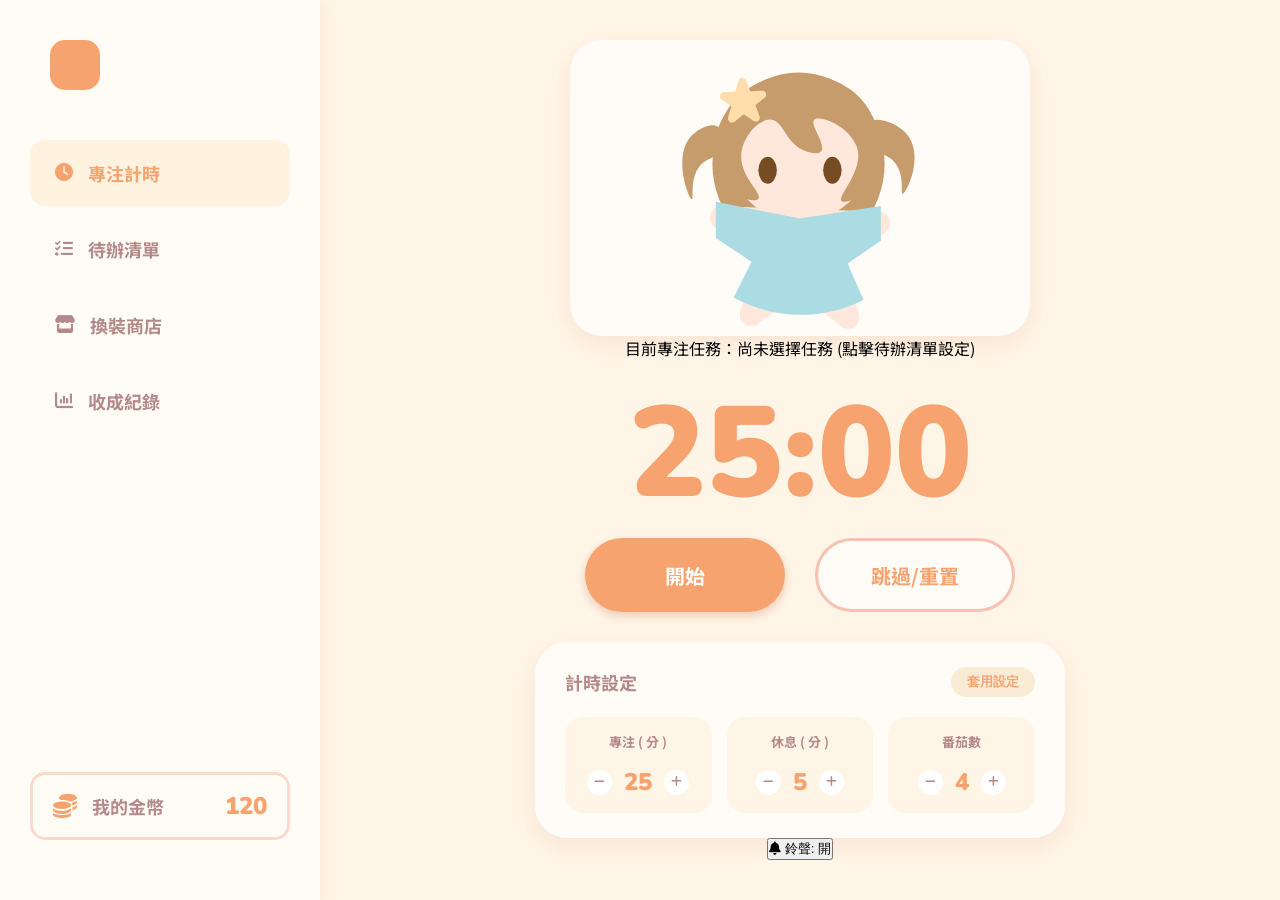
==== commit 87d3db64: "Update index.html" ====
--- a/index.html
+++ b/index.html
@@ -30,7 +30,7 @@
                 </a>
                 <a href="#" class="nav-item" onclick="switchPage('page-achievements', event)">
                     <i class="fa-solid fa-chart-column"></i>
-                    <span>我的成就</span>
+                    <span>收成紀錄</span>
                 </a>
             </nav>
 
@@ -89,9 +89,8 @@
                     </svg>
                 </div>
 
-                <!-- 顯示目前鎖定要專注的科目 -->
-                <div id="current-task-banner" style="color: var(--text-muted); font-size: 16px; font-weight: 700; margin-top: 10px; background: var(--card-bg-alt); padding: 6px 20px; border-radius: 20px; box-shadow: 0 4px 10px rgba(0,0,0,0.03);">
-                    目前專注任務：<span id="active-task-name" style="color: var(--primary);">尚未選擇任務 (點擊待辦清單設定)</span>
+                <div id="current-task-banner" class="task-banner">
+                    目前專注任務：<span id="active-task-name">尚未選擇任務 (點擊待辦清單設定)</span>
                 </div>
 
                 <div id="timer-display" class="timer-display">25:00</div>
@@ -99,7 +98,6 @@
                 <div class="control-buttons">
                     <button id="start-btn" class="btn btn-primary">開始</button>
                     <button id="reset-btn" class="btn btn-secondary">跳過/重置</button>
-                    <button id="stop-alarm-btn" class="btn btn-secondary">關閉鈴聲</button>
                 </div>
                 
                 <div class="settings-panel">
@@ -134,6 +132,11 @@
                         </div>
                     </div>
                 </div>
+
+                <button id="sound-toggle-btn" class="sound-floating-btn">
+                    <i class="fa-solid fa-bell"></i>
+                    <span id="sound-status">鈴聲: 開</span>
+                </button>
             </div>
 
             <!-- 頁面 2：待辦清單 -->
@@ -144,9 +147,7 @@
                         <input type="text" id="task-input" class="todo-input" placeholder="輸入要專心做的事 (例如: 經濟學)...">
                         <button id="add-task-btn" class="btn-add"><i class="fa-solid fa-plus"></i></button>
                     </div>
-                    <ul id="task-list" class="todo-list">
-                        <!-- 動態生成任務列表 -->
-                    </ul>
+                    <ul id="task-list" class="todo-list"></ul>
                 </div>
             </div>
 
@@ -196,7 +197,6 @@
                           </g>
                         </svg>
                     </div>
-                    <button class="btn btn-primary btn-save">儲存</button>
                 </div>
                 <div class="shop-panel">
                     <div class="shop-header">
@@ -208,15 +208,13 @@
                         </div>
                     </div>
                    <div class="shop-grid">
-                        <!-- 商品 1：藍色連身裙（帶有衣服圖示與名稱） -->
-                        <div class="shop-item" onclick="changeOutfit('dresstest')" style="display: flex; flex-direction: column; justify-content: center; align-items: center; cursor: pointer; padding: 10px;">
+                        <div class="shop-item" style="display: flex; flex-direction: column; justify-content: center; align-items: center; cursor: pointer; padding: 10px;">
                             <svg viewBox="200 500 600 400" width="70" height="70">
                                 <path fill="#abdbe3" d="M215.56,546.76v121.92c40.32,26.88,80.64,53.76,120.96,80.64l-60.48,120.96c37.21,20.37,108.8,53.1,204.48,57.6,111.19,5.23,195.48-30.47,234.24-49.92-17.92-40.96-35.84-81.92-53.76-122.88,37.37-25.6,74.75-51.2,112.12-76.8v-117.12c-91.13,14.08-182.27,28.16-273.4,42.24"/>
                             </svg>
                             <span style="font-size: 14px; color: var(--primary); font-weight: bold; margin-top: 4px;">藍色連身裙</span>
                         </div>
-                        <!-- 商品 2：橘色洋裝（帶有衣服圖示與名稱） -->
-                        <div class="shop-item" onclick="changeOutfit('dresstest2')" style="display: flex; flex-direction: column; justify-content: center; align-items: center; cursor: pointer; padding: 10px;">
+                        <div class="shop-item" style="display: flex; flex-direction: column; justify-content: center; align-items: center; cursor: pointer; padding: 10px;">
                             <svg viewBox="200 500 600 400" width="70" height="70">
                                 <path fill="#E76F51" d="M215.56,546.76v121.92c40.32,26.88,80.64,53.76,120.96,80.64l-60.48,120.96c37.21,20.37,108.8,53.1,204.48,57.6,111.19,5.23,195.48-30.47,234.24-49.92-17.92-40.96-35.84-81.92-53.76-122.88,37.37-25.6,74.75-51.2,112.12-76.8v-117.12c-91.13,14.08-182.27,28.16-273.4,42.24"/>
                             </svg>
@@ -228,68 +226,71 @@
                 </div>
             </div>
 
-            <!-- 頁面 4：我的成就 -->
-            <div id="page-achievements" class="page-section">
-                <div class="achievements-wrapper">
-                    <h2 class="section-title">我的成就</h2>
-                    <div class="achievements-top-row">
-                        <div class="achievement-card">
-                            <div class="level-header">
-                                <div class="level-icon"><i class="fa-solid fa-cat"></i></div>
-                                <div class="level-info">
-                                    <div class="level-title-row">
-                                        <span class="level-title">Lv. 12</span>
-                                        <span class="level-tag">專注達人</span>
+           <!-- 頁面 4：收成紀錄 -->
+           <div id="page-achievements" class="page-section">
+            <div class="achievements-wrapper layout-sketch-col">
+                
+                <div class="sketch-content-row">
+                    <!-- 左側大卡片：今日學習與各科明細 -->
+                    <div class="achievement-card sketch-left-card">
+                        <div class="sketch-card-header">
+                            <h3 class="sketch-title-text">今日收成</h3>
+                            <i class="fa-solid fa-basket-shopping sketch-basket-icon"></i>
+                        </div>
+
+                        <div class="sketch-total-display">
+                            <span id="today-hours-val" class="big-number">0</span>
+                            <span class="big-unit">小時</span>
+                            <span id="today-minutes-val" class="big-number">00</span>
+                            <span class="big-unit">分鐘</span>
+                        </div>
+                        
+                        <div class="sketch-divider"></div>
+
+                        <div class="sketch-subtitle-text">各科收成明細</div>
+                        
+                        <ul id="today-subjects-list" class="sketch-subject-list">
+                            <!-- JS 動態生成 -->
+                        </ul>
+                        <div class="harvest-pagination">
+                            <button id="harvest-prev" type="button" aria-label="上一頁">&lt;</button>
+                            <span id="harvest-page-number">0 / 0</span>
+                            <button id="harvest-next" type="button" aria-label="下一頁">&gt;</button>
+                        </div>
+                    </div>
+
+                    <!-- 右側雙卡片區 (上下排布) -->
+                    <div class="sketch-right-col">
+                        <!-- 右上：一週連續學習 (7顆番茄 + 星期標示) -->
+                        <div class="achievement-card sketch-right-top">
+                            <div class="streak-tomatoes" id="streak-tomatoes-container"></div>
+                        </div>
+
+                        <!-- 右下：4週 (28格) 方格熱力田 -->
+                        <div class="achievement-card sketch-right-bottom">
+                            <div class="heatmap-card-header">
+                                <h3 class="sketch-title-text" style="font-size: 18px;">近期耕耘紀錄 (28天)</h3>
+                                <div class="heatmap-controls">
+                                    <div class="heatmap-legend">
+                                        <span class="legend-label">少</span>
+                                        <div class="legend-color level-0"></div>
+                                        <div class="legend-color level-1"></div>
+                                        <div class="legend-color level-2"></div>
+                                        <div class="legend-color level-3"></div>
+                                        <div class="legend-color level-4"></div>
+                                        <span class="legend-label">豐收</span>
                                     </div>
-                                    <span class="level-subtitle">已累計專注 48 小時</span>
+                                    <div class="heatmap-pagination">
+                                        <button id="heatmap-prev" type="button" aria-label="上一頁">&lt;</button>
+                                        <span id="heatmap-page-number">0 / 0</span>
+                                        <button id="heatmap-next" type="button" aria-label="下一頁">&gt;</button>
+                                    </div>
                                 </div>
                             </div>
-                            <div class="progress-container">
-                                <div class="progress-track"><div class="progress-fill" style="width: 85%;"></div></div>
-                                <span class="progress-text">850 / 1000 EXP</span>
-                            </div>
-                        </div>
-                        <div class="achievement-card">
-                            <div class="collection-header">
-                                <span class="collection-title">配件收集度</span>
-                                <span class="collection-count">5<span class="collection-total">/15</span></span>
-                            </div>
-                            <div class="progress-container">
-                                <div class="progress-track"><div class="progress-fill" style="width: 33%;"><span class="progress-percent">33%</span></div></div>
-                            </div>
-                            <div class="collection-icons">
-                                <div class="collection-icon locked"><i class="fa-solid fa-glasses"></i></div>
-                                <div class="collection-icon locked"><i class="fa-solid fa-hat-wizard"></i></div>
-                                <div class="collection-icon active"><i class="fa-solid fa-shirt"></i></div>
-                            </div>
-                        </div>
-                    </div>
-                    <div class="achievement-card badges-card">
-                        <h3 class="badges-title">成就徽章</h3>
-                        <div class="badges-grid">
-                            <div class="badge-item"><div class="badge-icon unlocked"><i class="fa-solid fa-seedling"></i></div><span class="badge-name">第一顆番茄</span></div>
-                            <div class="badge-item"><div class="badge-icon unlocked"><i class="fa-solid fa-fire"></i></div><span class="badge-name">連續7天</span></div>
-                            <div class="badge-item"><div class="badge-item unlocked"><i class="fa-solid fa-bag-shopping"></i></div><span class="badge-name">購物狂</span></div>
-                            <div class="badge-item locked-badge"><div class="badge-icon"><i class="fa-solid fa-moon"></i></div><span class="badge-name">夜貓子</span></div>
-                            <div class="badge-item locked-badge"><div class="badge-icon"><i class="fa-solid fa-gem"></i></div><span class="badge-name">全圖鑑收集</span></div>
-                            <div class="badge-item locked-badge"><div class="badge-icon"><i class="fa-solid fa-trophy"></i></div><span class="badge-name">專注100時</span></div>
-                        </div>
-                    </div>
-                </div>
-            </div>
-
-        </main>
-    </div>
-
-    <script>
-        function switchPage(pageId, event) {
-            event.preventDefault();
-            document.querySelectorAll('.page-section').forEach(page => page.classList.remove('active'));
-            document.querySelectorAll('.nav-item').forEach(nav => nav.classList.remove('active'));
-            document.getElementById(pageId).classList.add('active');
-            event.currentTarget.classList.add('active');
-        }
-    </script>
+                            <div class="heatmap-grid-28" id="heatmap-grid">
+                                <!-- JS 動態生成 28 格 -->
+                            </div>
+                        </div>
     <script src="tomoto.js"></script>
     <audio id="alarm-audio" src="alarm.mp3" preload="auto"></audio>
 </body>
--- a/style.css
+++ b/style.css
@@ -1,5 +1,4 @@
 :root {
-    /* 共用色彩變數 */
     --primary: #F6A36F;
     --primary-light: #F7C2B1;
     --primary-bg: #FFF3E0;
@@ -10,8 +9,6 @@
     --text-muted: #B48989;
     --text-dark: #8E6969;
     --text-gray: #A8A29E;
-    
-    /* 輔助色彩與陰影 */
     --icon-bg-yellow: #FEF8D6;
     --progress-bg: #F5F5F4;
     --shadow-soft: 0 8px 24px rgba(167, 42, 0, 0.08);
@@ -57,39 +54,19 @@
 .coin-label { color: var(--text-muted); font-size: 18px; font-weight: 700; }
 .coin-value { color: var(--primary); font-family: 'Nunito', sans-serif; font-size: 24px; font-weight: 900; margin-left: auto; }
 
-/* ================= 頁面切換機制 (更新：置中偏上與間距調整) ================= */
-.main-content { 
-    flex: 1; position: relative; overflow: hidden; 
-}
-
-.page-section { 
-    display: none; width: 100%; height: 100%; animation: fadeIn 0.4s ease forwards; 
-}
-
-/* 專注計時：加入上下內距，避免內容太擁擠貼齊邊緣 */
-#page-timer.active { 
-    display: flex; flex-direction: column; align-items: center; justify-content: center; 
-    padding: 40px 0; 
-}
-
-/* 待辦清單與我的成就：改為靠上對齊，並透過 padding-top 達到「置中偏上」的效果 */
-#page-todo.active, 
-#page-achievements.active { 
-    display: flex; flex-direction: column; align-items: center; justify-content: flex-start; 
-    padding-top: 140px; 
-}
-
-/* 換裝商店：維持絕對置中 */
-#page-shop.active { 
-    display: flex; flex-direction: row; align-items: center; justify-content: center; gap: 40px; 
-}
+/* ================= 頁面切換機制 ================= */
+.main-content { flex: 1; position: relative; overflow: hidden; }
+.page-section { display: none; width: 100%; height: 100%; animation: fadeIn 0.4s ease forwards; }
+
+#page-timer.active { display: flex; flex-direction: column; align-items: center; justify-content: center; padding: 40px 0; }
+#page-todo.active, #page-achievements.active { display: flex; flex-direction: column; align-items: center; justify-content: flex-start; padding-top: 140px; }
+#page-shop.active { display: flex; flex-direction: row; align-items: center; justify-content: center; gap: 40px; }
 
 @keyframes fadeIn {
     from { opacity: 0; transform: translateY(15px); }
     to { opacity: 1; transform: translateY(0); }
 }
 
-/* 共用大標題與按鈕 */
 .section-title { color: var(--primary); font-size: 32px; font-weight: 700; margin-bottom: 25px; align-self: flex-start;}
 .btn {
     border-radius: 50px; font-family: 'Noto Sans TC', sans-serif; font-size: 20px;
@@ -100,9 +77,14 @@
 .btn-primary { background-color: var(--primary); color: #FFF; box-shadow: 0 4px 10px rgba(167, 42, 0, 0.2); }
 
 /* ================= 頁面 1：專注計時 ================= */
-.avatar-box {  
+.avatar-box { 
     width: 460px; height: 460px; 
-    background-color: var(--card-bg-alt); box-shadow: var(--shadow-soft); border-radius: 32px; display: flex; justify-content: center; align-items: center; }
+    background-color: var(--card-bg-alt); 
+    box-shadow: var(--shadow-soft); 
+    border-radius: 32px; 
+    display: flex; justify-content: center; align-items: center; 
+    overflow: hidden;
+}
 .timer-display { color: var(--primary); font-family: 'Nunito', sans-serif; font-size: 128px; font-weight: 900; line-height: 1; margin: 30px 0 20px 0; }
 .control-buttons { display: flex; gap: 30px; margin-bottom: 30px; }
 .control-buttons .btn { width: 200px; height: 74px; }
@@ -121,40 +103,43 @@
 /* ================= 頁面 2：待辦清單 ================= */
 .todo-wrapper { width: 760px; display: flex; flex-direction: column; gap: 15px; }
 .todo-input-row { display: flex; gap: 20px; align-items: stretch; margin-bottom: 15px; }
-.todo-input { 
-    flex: 1; height: 69px; 
-    background-color: var(--card-bg); 
-    border-radius: 32px; /* 統一圓角 */
-    border: 3px solid var(--primary-light); 
-    padding: 0 32px; font-size: 20px; color: var(--text-gray); outline: none; 
-}
-.btn-add 
-{   width: 90px; 
-    height: 69px; 
+.todo-input { flex: 1; height: 69px; background-color: var(--card-bg); border-radius: 32px; border: 3px solid var(--primary-light); padding: 0 32px; font-size: 20px; color: var(--text-gray); outline: none; }
+.btn-add { width: 90px; height: 69px; background-color: var(--primary); border-radius: 20px; box-shadow: var(--shadow-soft); border: none; color: #FFF; font-size: 24px; cursor: pointer; }
+.todo-list { display: flex; flex-direction: column; gap: 20px; list-style: none; }
+.todo-card { height: 143px; background-color: var(--card-bg); border-radius: 32px; box-shadow: var(--shadow-soft); display: flex; align-items: center; padding: 0 32px; gap: 15px; }
+.task-text { color: #857771; font-size: 24px; font-weight: 500; }
+.task-time-badge { 
+    font-family: 'Nunito', sans-serif; 
+    color: var(--text-muted); 
+    font-size: 15px; 
+    font-weight: 700; 
+    background: var(--bg-color); 
+    padding: 6px 14px; 
+    border-radius: 12px; 
+    margin-left: auto; 
+    display: flex;
+    align-items: center;
+    gap: 6px;
+}
+.task-focus-btn { 
+    background-color: var(--primary-bg); 
+    color: var(--primary); 
+    border: 2px solid var(--primary-light); 
+    padding: 8px 16px; 
+    border-radius: 12px; 
+    font-weight: 700; 
+    cursor: pointer; 
+    font-size: 14px; 
+    transition: all 0.2s; 
+    display: flex; 
+    align-items: center; 
+    gap: 6px; 
+    margin-left: 15px; 
+}
+.task-focus-btn:hover { 
     background-color: var(--primary); 
-    border-radius: 20px; 
-    box-shadow: var(--shadow-soft);
-    border: none; 
     color: #FFF; 
-    font-size: 24px; 
-    cursor: pointer; 
-}
-.todo-list
- { 
-    display: flex;
-    flex-direction: column; 
-    gap: 20px; 
-    list-style: none;
- }
-.todo-card { 
-    height: 143px; 
-    background-color: var(--card-bg); 
-    border-radius: 32px; /* 統一圓角 */
-    /*border: 2px solid var(--primary-light); */
-    box-shadow: var(--shadow-soft); /* 套用統一陰影 */
-    display: flex; align-items: center; padding: 0 32px; gap: 15px; 
-}
-.task-text { color: #857771; font-size: 24px; font-weight: 500; }
+}
 .custom-checkbox { position: relative; width: 25px; height: 25px; cursor: pointer; display: block; }
 .custom-checkbox input { opacity: 0; cursor: pointer; }
 .checkmark { position: absolute; top: 0; left: 0; height: 25px; width: 25px; border: 2px solid #8A8A8A; border-radius: 4px; }
@@ -167,19 +152,13 @@
 .character-preview-box { 
     height: 486px; 
     background-color: var(--card-bg); 
-    border-radius: 32px; /* 統一圓角 */
+    border-radius: 32px; 
     box-shadow: var(--shadow-soft); 
     margin-bottom: 20px; 
+    overflow: hidden;
 }
 .btn-save { height: 74px; border-radius: 20px; width: 100%; }
-.shop-panel { 
-    width: 850px; min-height: 590px; 
-    background-color: var(--card-bg); 
-    border-radius: 32px; /* 統一圓角 */
-    padding: 45px 50px; 
-    box-shadow: var(--shadow-soft); 
-    display: flex; flex-direction: column; 
-}
+.shop-panel { width: 850px; min-height: 590px; background-color: var(--card-bg); border-radius: 32px; padding: 45px 50px; box-shadow: var(--shadow-soft); display: flex; flex-direction: column; }
 .shop-header { display: flex; justify-content: space-between; align-items: flex-start; margin-bottom: 40px; }
 .filter-toggle { display: flex; background-color: var(--bg-color); border-radius: 12px; padding: 6px; gap: 5px; }
 .filter-btn { background: transparent; border: none; color: var(--text-muted); font-size: 16px; font-weight: 500; padding: 8px 20px; border-radius: 8px; cursor: pointer; transition: all 0.2s; }
@@ -190,7 +169,7 @@
 
 /* ================= 頁面 4：我的成就 ================= */
 .achievements-wrapper { width: 896px; display: flex; flex-direction: column; gap: 24px; }
-.achievement-card { background-color: var(--card-bg);  border-radius: 32px; box-shadow: var(--shadow-soft);; padding: 32px; display: flex; flex-direction: column; gap: 16px; }
+.achievement-card { background-color: var(--card-bg); border-radius: 32px; box-shadow: var(--shadow-soft); padding: 32px; display: flex; flex-direction: column; gap: 16px; }
 .achievements-top-row { display: flex; gap: 24px; }
 .achievements-top-row .achievement-card { flex: 1; height: 186px; justify-content: space-between; }
 .progress-container { display: flex; flex-direction: column; gap: 8px; }
@@ -222,3 +201,8 @@
 .badge-name { color: var(--text-dark); font-size: 12px; font-weight: 700; }
 .locked-badge { opacity: 0.4; filter: grayscale(100%); }
 .locked-badge .badge-icon { background-color: var(--progress-bg); border: 1px solid #E7E5E4; color: var(--text-gray); }
+
+/* 強制讓所有 SVG 內部元素不攔截滑鼠事件，確保按鈕可點擊 */
+svg {
+    pointer-events: none;
+}
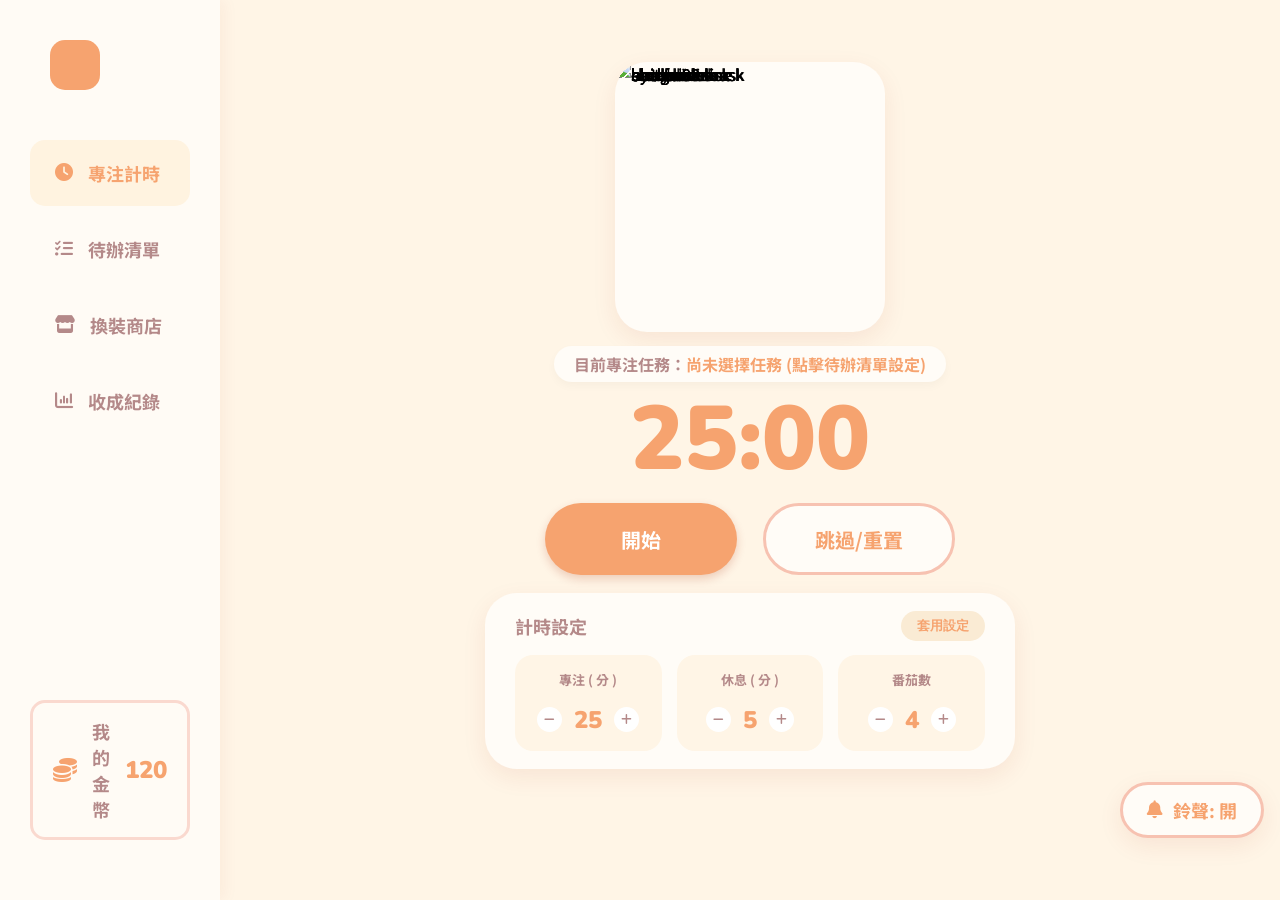
==== commit f9c840c0: "Update index.html" ====
--- a/index.html
+++ b/index.html
@@ -47,46 +47,50 @@
             <!-- 頁面 1：專注計時 -->
             <div id="page-timer" class="page-section active">
                 <div id="avatar-svg-container" class="avatar-box">
-                    <svg xmlns="http://www.w3.org/2000/svg" version="1.1" viewBox="0 0 1000 1000" width="100%" height="100%">
-                      <defs>
-                        <style>
-                          .st0 { fill: #f6836f; }
-                          .st1 { fill: #c69c6d; }
-                          .st2 { fill: #abdbe3; }
-                          .st3 { fill: #ffddab; }
-                          .st4 { fill: #ffe7db; }
-                          .st5 { fill: #754c24; }
-                          .st6 { fill: #E76F51; }
-                        </style>
-                      </defs>
-                      <g id="backhair"><ellipse class="st1" cx="494.92" cy="418.12" rx="290.88" ry="308.16"/></g>
-                      <g id="twintail">
-                        <path class="st1" d="M223.24,293.25c-20.14-15.32-64.11,3.78-88.32,28.87-67.59,70.05-10.11,216.8,0,215.94,7.49-.64-11.09-82.27,36.48-122.42,17.12-14.45,29.16-12,43.71-29.78,22.89-27.97,28.44-77.16,8.13-92.6Z"/>
-                        <path class="st1" d="M736.66,274.9c25.11-15.32,79.9,3.78,110.08,28.87,84.24,70.05,12.6,216.8,0,215.94-9.33-.64,13.83-82.27-45.47-122.42-21.34-14.45-36.34-12-54.48-29.78-28.53-27.97-35.45-77.16-10.13-92.6Z"/>
-                      </g>
-                      <g id="body">
-                        <path class="st4" d="M767.26,580.27l-136.91-4.72c62.1-39.5,102.91-106.24,102.91-181.92,0-121.31-104.84-219.64-234.16-219.64s-234.16,98.34-234.16,219.64c0,69.82,34.74,132.03,88.89,172.26l-118.46-4.19c-37-1.31-53.85,46.62-24.49,69.63l142.53,111.71-54.77,173.36c-11.21,35.49,28.23,65.15,58.11,43.7l142.73-102.48,139.96,109.89c29.58,23.22,70.82-6.36,59.44-42.64l-53.85-171.66,142.82-102.35c29.89-21.42,15.92-69.36-20.58-70.62Z"/>
-                      </g>
-                      <g id="eyes">
-                        <ellipse class="st5" cx="390.61" cy="440.2" rx="31.25" ry="45.63"/>
-                        <ellipse class="st5" cx="609.39" cy="440.2" rx="31.25" ry="45.63"/>
-                      </g>
-                      <g id="fronteyes">
-                        <path class="st1" d="M403.72,269.32c43.36,5.69,46.6,83.3,119.04,107.52,8.01,2.68,36.58,12.23,48,0,20.73-22.2-38.96-90.52-23.04-107.52,15.96-17.04,110.78,14.36,142.08,86.4,34.04,78.32-66.75,172.65-49.16,188.16,13.34,11.76,69.14-13.4,101-58.05,55.93-78.39,32.97-209.89-34.56-285.63-103.02-115.54-319.21-111.93-424.32,0-67.74,72.14-109.43,210.67-44.16,285.63,39.97,45.91,108,66.06,120.76,50.37,15.52-19.07-65.65-74.45-57.4-153.6,6.21-59.57,61.59-118.55,101.76-113.28Z"/>
-                      </g>
-                      <g id="dresstest">
-                        <path class="st0" d="M557.32,668.68"/>
-                        <path class="st0" d="M411.4,808.84"/>
-                        <path class="st4" d="M945.16,394.56"/>
-                        <path class="st2" d="M215.56,546.76v121.92c40.32,26.88,80.64,53.76,120.96,80.64l-60.48,120.96c37.21,20.37,108.8,53.1,204.48,57.6,111.19,5.23,195.48-30.47,234.24-49.92-17.92-40.96-35.84-81.92-53.76-122.88,37.37-25.6,74.75-51.2,112.12-76.8v-117.12c-91.13,14.08-182.27,28.16-273.4,42.24"/>
-                      </g>
-                      <g id="dresstest2" style="display: none;">
-                        <path class="st6" d="M215.56,546.76v121.92c40.32,26.88,80.64,53.76,120.96,80.64l-60.48,120.96c37.21,20.37,108.8,53.1,204.48,57.6,111.19,5.23,195.48-30.47,234.24-49.92-17.92-40.96-35.84-81.92-53.76-122.88,37.37-25.6,74.75-51.2,112.12-76.8v-117.12c-91.13,14.08-182.27,28.16-273.4,42.24"/>
-                      </g>
-                      <g id="hairasset">
-                        <path class="st3" d="M343.2,273.35l-33.3-22.09-31.3,24.84c-10.19,8.09-24.78-1.59-21.29-14.12l10.72-38.5-33.3-22.09c-10.84-7.19-6.15-24.06,6.85-24.61l39.92-1.7,10.72-38.5c3.49-12.54,20.98-13.28,25.53-1.09l13.96,37.44l39.92-1.7c13-.55,19.11,15.85,8.92,23.94l-31.3,24.84,13.96,37.44c4.54,12.19-9.17,23.08-20.01,15.88Z"/>
-                      </g>
-                    </svg>
+                    <!-- 多圖層 PNG 紙娃容器 (嚴格由下到上，每組先 mask 後 line) -->
+<div class="avatar-layered-container" style="position: relative; width: 100%; height: 100%;">
+    <!-- 1. 辮髮 (Hair Ext) -->
+    <img src="images/avatar/hair_ext_01_mask.png" class="avatar-layer avatar-mask" alt="hair ext mask" style="position: absolute; top: 0; left: 0; width: 100%; height: 100%; object-fit: contain; pointer-events: none; z-index: 1;">
+    <img src="images/avatar/hair_ext_01_line.png" class="avatar-layer avatar-line" alt="hair ext line" style="position: absolute; top: 0; left: 0; width: 100%; height: 100%; object-fit: contain; pointer-events: none; z-index: 2;">
+
+    <!-- 2. 身體 (Body) -->
+    <img src="images/avatar/body_01_mask.png" class="avatar-layer avatar-mask" alt="body mask" style="position: absolute; top: 0; left: 0; width: 100%; height: 100%; object-fit: contain; pointer-events: none; z-index: 3;">
+    <img src="images/avatar/body_01_line.png" class="avatar-layer avatar-line" alt="body line" style="position: absolute; top: 0; left: 0; width: 100%; height: 100%; object-fit: contain; pointer-events: none; z-index: 4;">
+
+    <!-- 3. 後發 (Hair Back) -->
+    <img src="images/avatar/hair_back_01_mask.png" class="avatar-layer avatar-mask" alt="hair back mask" style="position: absolute; top: 0; left: 0; width: 100%; height: 100%; object-fit: contain; pointer-events: none; z-index: 5;">
+    <img src="images/avatar/hair_back_01_line.png" class="avatar-layer avatar-line" alt="hair back line" style="position: absolute; top: 0; left: 0; width: 100%; height: 100%; object-fit: contain; pointer-events: none; z-index: 6;">
+
+    <!-- 4. 呆毛 (Ahoge 02、03) -->
+    <img src="images/avatar/ahoge_02_mask.png" class="avatar-layer avatar-mask" alt="ahoge 02 mask" style="position: absolute; top: 0; left: 0; width: 100%; height: 100%; object-fit: contain; pointer-events: none; z-index: 7;">
+    <img src="images/avatar/ahoge_02_line.png" class="avatar-layer avatar-line" alt="ahoge 02 line" style="position: absolute; top: 0; left: 0; width: 100%; height: 100%; object-fit: contain; pointer-events: none; z-index: 8;">
+    <img src="images/avatar/ahoge_03_mask.png" class="avatar-layer avatar-mask" alt="ahoge 03 mask" style="position: absolute; top: 0; left: 0; width: 100%; height: 100%; object-fit: contain; pointer-events: none; z-index: 9;">
+    <img src="images/avatar/ahoge_03_line.png" class="avatar-layer avatar-line" alt="ahoge 03 line" style="position: absolute; top: 0; left: 0; width: 100%; height: 100%; object-fit: contain; pointer-events: none; z-index: 10;">
+
+    <!-- 5. 五官：眼睛與嘴巴 (在瀏海後方) -->
+    <img src="images/avatar/eye01_mask.png" class="avatar-layer avatar-mask" alt="eye mask" style="position: absolute; top: 0; left: 0; width: 100%; height: 100%; object-fit: contain; pointer-events: none; z-index: 11;">
+    <img src="images/avatar/eye01_line.png" class="avatar-layer avatar-line" alt="eye line" style="position: absolute; top: 0; left: 0; width: 100%; height: 100%; object-fit: contain; pointer-events: none; z-index: 12;">
+    <img src="images/avatar/mouth_01.png" class="avatar-layer avatar-line" alt="mouth" style="position: absolute; top: 0; left: 0; width: 100%; height: 100%; object-fit: contain; pointer-events: none; z-index: 13;">
+
+    <!-- 6. 瀏海 (Hair Front) -->
+    <img src="images/avatar/hair_front_01_mask.png" class="avatar-layer avatar-mask" alt="hair front mask" style="position: absolute; top: 0; left: 0; width: 100%; height: 100%; object-fit: contain; pointer-events: none; z-index: 14;">
+    <img src="images/avatar/hair_front_01_line.png" class="avatar-layer avatar-line" alt="hair front line" style="position: absolute; top: 0; left: 0; width: 100%; height: 100%; object-fit: contain; pointer-events: none; z-index: 15;">
+
+    <!-- 7. 眉毛 (調整到瀏海的前面) -->
+    <img src="images/avatar/eyebrow_01.png" class="avatar-layer avatar-line" alt="eyebrow" style="position: absolute; top: 0; left: 0; width: 100%; height: 100%; object-fit: contain; pointer-events: none; z-index: 16;">
+
+    <!-- 8. 衣服 (Clothes Base) -->
+    <img src="images/avatar/clothes_base_02_mask.png" class="avatar-layer avatar-mask" alt="clothes mask" style="position: absolute; top: 0; left: 0; width: 100%; height: 100%; object-fit: contain; pointer-events: none; z-index: 17;">
+    <img src="images/avatar/clothes_base_02_line.png" class="avatar-layer avatar-line" alt="clothes line" style="position: absolute; top: 0; left: 0; width: 100%; height: 100%; object-fit: contain; pointer-events: none; z-index: 18;">
+
+    <!-- 9. 外套 (Clothes Outer) -->
+    <img src="images/avatar/clothes_outer_01_mask.png" class="avatar-layer avatar-mask" alt="outer mask" style="position: absolute; top: 0; left: 0; width: 100%; height: 100%; object-fit: contain; pointer-events: none; z-index: 19;">
+    <img src="images/avatar/clothes_outer_01_line.png" class="avatar-layer avatar-line" alt="outer line" style="position: absolute; top: 0; left: 0; width: 100%; height: 100%; object-fit: contain; pointer-events: none; z-index: 20;">
+
+    <!-- 10. 鞋子 (Shoes) -->
+    <img src="images/avatar/shoes_01_mask.png" class="avatar-layer avatar-mask" alt="shoes mask" style="position: absolute; top: 0; left: 0; width: 100%; height: 100%; object-fit: contain; pointer-events: none; z-index: 21;">
+    <img src="images/avatar/shoes_01_line.png" class="avatar-layer avatar-line" alt="shoes line" style="position: absolute; top: 0; left: 0; width: 100%; height: 100%; object-fit: contain; pointer-events: none; z-index: 22;">
+</div>
                 </div>
 
                 <div id="current-task-banner" class="task-banner">
@@ -151,80 +155,92 @@
                 </div>
             </div>
 
-            <!-- 頁面 3：換裝商店 -->
-            <div id="page-shop" class="page-section">
-                <div class="character-panel">
-                    <h2 class="section-title">我的角色</h2>
-                    <div class="character-preview-box">
-                        <svg xmlns="http://www.w3.org/2000/svg" version="1.1" viewBox="0 0 1000 1000" width="100%" height="100%">
-                          <defs>
-                            <style>
-                              .st0 { fill: #f6836f; }
-                              .st1 { fill: #c69c6d; }
-                              .st2 { fill: #abdbe3; }
-                              .st3 { fill: #ffddab; }
-                              .st4 { fill: #ffe7db; }
-                              .st5 { fill: #754c24; }
-                              .st6 { fill: #E76F51; }
-                            </style>
-                          </defs>
-                          <g id="backhair"><ellipse class="st1" cx="494.92" cy="418.12" rx="290.88" ry="308.16"/></g>
-                          <g id="twintail">
-                            <path class="st1" d="M223.24,293.25c-20.14-15.32-64.11,3.78-88.32,28.87-67.59,70.05-10.11,216.8,0,215.94,7.49-.64-11.09-82.27,36.48-122.42,17.12-14.45,29.16-12,43.71-29.78,22.89-27.97,28.44-77.16,8.13-92.6Z"/>
-                            <path class="st1" d="M736.66,274.9c25.11-15.32,79.9,3.78,110.08,28.87,84.24,70.05,12.6,216.8,0,215.94-9.33-.64,13.83-82.27-45.47-122.42-21.34-14.45-36.34-12-54.48-29.78-28.53-27.97-35.45-77.16-10.13-92.6Z"/>
-                          </g>
-                          <g id="body">
-                            <path class="st4" d="M767.26,580.27l-136.91-4.72c62.1-39.5,102.91-106.24,102.91-181.92,0-121.31-104.84-219.64-234.16-219.64s-234.16,98.34-234.16,219.64c0,69.82,34.74,132.03,88.89,172.26l-118.46-4.19c-37-1.31-53.85,46.62-24.49,69.63l142.53,111.71-54.77,173.36c-11.21,35.49,28.23,65.15,58.11,43.7l142.73-102.48,139.96,109.89c29.58,23.22,70.82-6.36,59.44-42.64l-53.85-171.66,142.82-102.35c29.89-21.42,15.92-69.36-20.58-70.62Z"/>
-                          </g>
-                          <g id="eyes">
-                            <ellipse class="st5" cx="390.61" cy="440.2" rx="31.25" ry="45.63"/>
-                            <ellipse class="st5" cx="609.39" cy="440.2" rx="31.25" ry="45.63"/>
-                          </g>
-                          <g id="fronteyes">
-                            <path class="st1" d="M403.72,269.32c43.36,5.69,46.6,83.3,119.04,107.52,8.01,2.68,36.58,12.23,48,0,20.73-22.2-38.96-90.52-23.04-107.52,15.96-17.04,110.78,14.36,142.08,86.4,34.04,78.32-66.75,172.65-49.16,188.16,13.34,11.76,69.14-13.4,101-58.05,55.93-78.39,32.97-209.89-34.56-285.63-103.02-115.54-319.21-111.93-424.32,0-67.74,72.14-109.43,210.67-44.16,285.63,39.97,45.91,108,66.06,120.76,50.37,15.52-19.07-65.65-74.45-57.4-153.6,6.21-59.57,61.59-118.55,101.76-113.28Z"/>
-                          </g>
-                          <g id="dresstest">
-                            <path class="st0" d="M557.32,668.68"/>
-                            <path class="st0" d="M411.4,808.84"/>
-                            <path class="st4" d="M945.16,394.56"/>
-                            <path class="st2" d="M215.56,546.76v121.92c40.32,26.88,80.64,53.76,120.96,80.64l-60.48,120.96c37.21,20.37,108.8,53.1,204.48,57.6,111.19,5.23,195.48-30.47,234.24-49.92-17.92-40.96-35.84-81.92-53.76-122.88,37.37-25.6,74.75-51.2,112.12-76.8v-117.12c-91.13,14.08-182.27,28.16-273.4,42.24"/>
-                          </g>
-                          <g id="dresstest2" style="display: none;">
-                            <path class="st6" d="M215.56,546.76v121.92c40.32,26.88,80.64,53.76,120.96,80.64l-60.48,120.96c37.21,20.37,108.8,53.1,204.48,57.6,111.19,5.23,195.48-30.47,234.24-49.92-17.92-40.96-35.84-81.92-53.76-122.88,37.37-25.6,74.75-51.2,112.12-76.8v-117.12c-91.13,14.08-182.27,28.16-273.4,42.24"/>
-                          </g>
-                          <g id="hairasset">
-                            <path class="st3" d="M343.2,273.35l-33.3-22.09-31.3,24.84c-10.19,8.09-24.78-1.59-21.29-14.12l10.72-38.5-33.3-22.09c-10.84-7.19-6.15-24.06,6.85-24.61l39.92-1.7,10.72-38.5c3.49-12.54,20.98-13.28,25.53-1.09l13.96,37.44l39.92-1.7c13-.55,19.11,15.85,8.92,23.94l-31.3,24.84,13.96,37.44c4.54,12.19-9.17,23.08-20.01,15.88Z"/>
-                          </g>
-                        </svg>
-                    </div>
-                </div>
-                <div class="shop-panel">
-                    <div class="shop-header">
-                        <h2 class="section-title">換裝商店</h2>
-                        <div class="filter-toggle">
-                            <button class="filter-btn active">全部</button>
-                            <button class="filter-btn">髮型</button>
-                            <button class="filter-btn">服飾</button>
-                        </div>
-                    </div>
-                   <div class="shop-grid">
-                        <div class="shop-item" style="display: flex; flex-direction: column; justify-content: center; align-items: center; cursor: pointer; padding: 10px;">
-                            <svg viewBox="200 500 600 400" width="70" height="70">
-                                <path fill="#abdbe3" d="M215.56,546.76v121.92c40.32,26.88,80.64,53.76,120.96,80.64l-60.48,120.96c37.21,20.37,108.8,53.1,204.48,57.6,111.19,5.23,195.48-30.47,234.24-49.92-17.92-40.96-35.84-81.92-53.76-122.88,37.37-25.6,74.75-51.2,112.12-76.8v-117.12c-91.13,14.08-182.27,28.16-273.4,42.24"/>
-                            </svg>
-                            <span style="font-size: 14px; color: var(--primary); font-weight: bold; margin-top: 4px;">藍色連身裙</span>
-                        </div>
-                        <div class="shop-item" style="display: flex; flex-direction: column; justify-content: center; align-items: center; cursor: pointer; padding: 10px;">
-                            <svg viewBox="200 500 600 400" width="70" height="70">
-                                <path fill="#E76F51" d="M215.56,546.76v121.92c40.32,26.88,80.64,53.76,120.96,80.64l-60.48,120.96c37.21,20.37,108.8,53.1,204.48,57.6,111.19,5.23,195.48-30.47,234.24-49.92-17.92-40.96-35.84-81.92-53.76-122.88,37.37-25.6,74.75-51.2,112.12-76.8v-117.12c-91.13,14.08-182.27,28.16-273.4,42.24"/>
-                            </svg>
-                            <span style="font-size: 14px; color: var(--primary); font-weight: bold; margin-top: 4px;">橘色洋裝</span>
-                        </div>
-                        <div class="shop-item"></div>
-                        <div class="shop-item"></div>
-                    </div>
-                </div>
-            </div>
+           <!-- 頁面 3：換裝商店 -->
+           <div id="page-shop" class="page-section">
+            <div class="character-panel">
+                <h2 class="section-title">我的角色</h2>
+                <!-- 多圖層 PNG 紙娃預覽框 (嚴格由下到上，每組先 mask 後 line) -->
+                <div class="character-preview-box avatar-layered-container">
+                    <img src="images/avatar/hair_ext_01_mask.png" class="avatar-layer avatar-mask" alt="hair ext mask" style="position: absolute; top: 0; left: 0; width: 100%; height: 100%; object-fit: contain; pointer-events: none; z-index: 1;">
+                    <img src="images/avatar/hair_ext_01_line.png" class="avatar-layer avatar-line" alt="hair ext line" style="position: absolute; top: 0; left: 0; width: 100%; height: 100%; object-fit: contain; pointer-events: none; z-index: 2;">
+
+                    <img src="images/avatar/body_01_mask.png" class="avatar-layer avatar-mask" alt="body mask" style="position: absolute; top: 0; left: 0; width: 100%; height: 100%; object-fit: contain; pointer-events: none; z-index: 3;">
+                    <img src="images/avatar/body_01_line.png" class="avatar-layer avatar-line" alt="body line" style="position: absolute; top: 0; left: 0; width: 100%; height: 100%; object-fit: contain; pointer-events: none; z-index: 4;">
+
+                    <img src="images/avatar/hair_back_01_mask.png" class="avatar-layer avatar-mask" alt="hair back mask" style="position: absolute; top: 0; left: 0; width: 100%; height: 100%; object-fit: contain; pointer-events: none; z-index: 5;">
+                    <img src="images/avatar/hair_back_01_line.png" class="avatar-layer avatar-line" alt="hair back line" style="position: absolute; top: 0; left: 0; width: 100%; height: 100%; object-fit: contain; pointer-events: none; z-index: 6;">
+
+                    <img src="images/avatar/ahoge_01_mask.png" class="avatar-layer avatar-mask" alt="ahoge mask" style="position: absolute; top: 0; left: 0; width: 100%; height: 100%; object-fit: contain; pointer-events: none; z-index: 7;">
+                    <img src="images/avatar/ahoge_01_line.png" class="avatar-layer avatar-line" alt="ahoge line" style="position: absolute; top: 0; left: 0; width: 100%; height: 100%; object-fit: contain; pointer-events: none; z-index: 8;">
+
+                    <img src="images/avatar/eye01_mask.png" class="avatar-layer avatar-mask" alt="eye mask" style="position: absolute; top: 0; left: 0; width: 100%; height: 100%; object-fit: contain; pointer-events: none; z-index: 9;">
+                    <img src="images/avatar/eye01_line.png" class="avatar-layer avatar-line" alt="eye line" style="position: absolute; top: 0; left: 0; width: 100%; height: 100%; object-fit: contain; pointer-events: none; z-index: 10;">
+                    <img src="images/avatar/mouth_01.png" class="avatar-layer avatar-line" alt="mouth" style="position: absolute; top: 0; left: 0; width: 100%; height: 100%; object-fit: contain; pointer-events: none; z-index: 11;">
+
+                    <img src="images/avatar/hair_front_01_mask.png" class="avatar-layer avatar-mask" alt="hair front mask" style="position: absolute; top: 0; left: 0; width: 100%; height: 100%; object-fit: contain; pointer-events: none; z-index: 12;">
+                    <img src="images/avatar/hair_front_01_line.png" class="avatar-layer avatar-line" alt="hair front line" style="position: absolute; top: 0; left: 0; width: 100%; height: 100%; object-fit: contain; pointer-events: none; z-index: 13;">
+
+                    <img src="images/avatar/eyebrow_01.png" class="avatar-layer avatar-line" alt="eyebrow" style="position: absolute; top: 0; left: 0; width: 100%; height: 100%; object-fit: contain; pointer-events: none; z-index: 14;">
+
+                    <img src="images/avatar/clothes_base_02_mask.png" class="avatar-layer avatar-mask" alt="clothes mask" style="position: absolute; top: 0; left: 0; width: 100%; height: 100%; object-fit: contain; pointer-events: none; z-index: 15;">
+                    <img src="images/avatar/clothes_base_02_line.png" class="avatar-layer avatar-line" alt="clothes line" style="position: absolute; top: 0; left: 0; width: 100%; height: 100%; object-fit: contain; pointer-events: none; z-index: 16;">
+
+                    <img src="images/avatar/clothes_outer_01_mask.png" class="avatar-layer avatar-mask" alt="outer mask" style="position: absolute; top: 0; left: 0; width: 100%; height: 100%; object-fit: contain; pointer-events: none; z-index: 17;">
+                    <img src="images/avatar/clothes_outer_01_line.png" class="avatar-layer avatar-line" alt="outer line" style="position: absolute; top: 0; left: 0; width: 100%; height: 100%; object-fit: contain; pointer-events: none; z-index: 18;">
+
+                    <img src="images/avatar/shoes_01_mask.png" class="avatar-layer avatar-mask" alt="shoes mask" style="position: absolute; top: 0; left: 0; width: 100%; height: 100%; object-fit: contain; pointer-events: none; z-index: 19;">
+                    <img src="images/avatar/shoes_01_line.png" class="avatar-layer avatar-line" alt="shoes line" style="position: absolute; top: 0; left: 0; width: 100%; height: 100%; object-fit: contain; pointer-events: none; z-index: 20;">
+                </div>
+            </div>
+
+            <div class="shop-panel">
+                <div class="shop-header">
+                    <h2 class="section-title">換裝商店</h2>
+                    <!-- 擴充分類切換按鈕 -->
+                    <div class="filter-toggle">
+                        <button class="filter-btn active" onclick="filterShopCategory('all')">全部</button>
+                        <button class="filter-btn" onclick="filterShopCategory('hair_ext')">辮髮</button>
+                        <button class="filter-btn" onclick="filterShopCategory('body')">身體</button>
+                        <button class="filter-btn" onclick="filterShopCategory('hair_back')">後髮</button>
+                        <button class="filter-btn" onclick="filterShopCategory('ahoge')">呆毛</button>
+                        <button class="filter-btn" onclick="filterShopCategory('eyes')">眼睛</button>
+                        <button class="filter-btn" onclick="filterShopCategory('mouth')">嘴巴</button>
+                        <button class="filter-btn" onclick="filterShopCategory('hair_front')">瀏海</button>
+                        <button class="filter-btn" onclick="filterShopCategory('eyebrow')">眉毛</button>
+                        <button class="filter-btn" onclick="filterShopCategory('clothes')">衣服</button>
+                        <button class="filter-btn" onclick="filterShopCategory('outer')">外套</button>
+                        <button class="filter-btn" onclick="filterShopCategory('shoes')">鞋子</button>
+                    </div>
+                </div>
+
+                <!-- 網格狀展示區 -->
+                <div class="shop-grid" id="shop-grid-container">
+                    <!-- JS 動態生成商品項目，未選中無框，選中帶有 selected 邊框 -->
+                </div>
+
+                <!-- 調色 UI 區塊 (預設色按鈕 + 放大鏡/調色盤隱藏色票) -->
+                <div class="shop-color-panel">
+                    <div class="preset-colors-row">
+                        <span class="color-panel-label">預設色：</span>
+                        <button class="preset-color-btn" style="background: #F6A36F;" onclick="applyColor('#F6A36F')"></button>
+                        <button class="preset-color-btn" style="background: #abdbe3;" onclick="applyColor('#abdbe3')"></button>
+                        <button class="preset-color-btn" style="background: #c69c6d;" onclick="applyColor('#c69c6d')"></button>
+                        <button class="preset-color-btn" style="background: #ffe7db;" onclick="applyColor('#ffe7db')"></button>
+                        <button class="preset-color-btn" style="background: #754c24;" onclick="applyColor('#754c24')"></button>
+                        <span id="mask-color-target" class="mask-color-target" aria-live="polite"></span>
+                    </div>
+                    <div class="custom-color-picker-box">
+                        <label for="custom-color-input" class="palette-icon-label" title="自訂調色盤">
+                            <i class="fa-solid fa-palette"></i> 自訂色
+                        </label>
+                        <button id="eyedropper-btn" class="eyedropper-btn" type="button" onclick="pickScreenColor()" title="使用滴管吸取螢幕顏色" aria-label="使用滴管吸取螢幕顏色">
+                            <i class="fa-solid fa-eye-dropper"></i>
+                        </button>
+                        <input type="color" id="custom-color-input" oninput="applyColor(this.value)">
+                    </div>
+                </div>
+            </div>
+        </div>
 
            <!-- 頁面 4：收成紀錄 -->
            <div id="page-achievements" class="page-section">
@@ -292,6 +308,6 @@
                             </div>
                         </div>
     <script src="tomoto.js"></script>
-    <audio id="alarm-audio" src="alarm.mp3" preload="auto"></audio>
+    <audio id="alarm-audio" src="running-out-of-time.mp3" preload="auto"></audio>
 </body>
 </html>
--- a/style.css
+++ b/style.css
@@ -21,10 +21,13 @@
     background-color: #e5e5e5;
     display: flex; justify-content: center; align-items: center;
     min-height: 100vh;
+    min-height: 100dvh;
 }
 
 .app-container {
-    width: 1920px; height: 900px;
+    width: min(1920px, 100vw);
+    height: min(900px, 100vh);
+    height: min(900px, 100dvh);
     background-color: var(--bg-color);
     display: flex; overflow: hidden; position: relative;
     box-shadow: 0 10px 40px rgba(0,0,0,0.15);
@@ -32,7 +35,7 @@
 
 /* ================= 左側欄樣式 ================= */
 .sidebar {
-    width: 320px; background-color: var(--sidebar-bg);
+    width: clamp(220px, 16.67vw, 320px); flex: 0 0 clamp(220px, 16.67vw, 320px); background-color: var(--sidebar-bg);
     box-shadow: 4px 0 15px rgba(167, 42, 0, 0.05);
     display: flex; flex-direction: column;
     padding: 40px 30px; z-index: 10;
@@ -55,12 +58,12 @@
 .coin-value { color: var(--primary); font-family: 'Nunito', sans-serif; font-size: 24px; font-weight: 900; margin-left: auto; }
 
 /* ================= 頁面切換機制 ================= */
-.main-content { flex: 1; position: relative; overflow: hidden; }
-.page-section { display: none; width: 100%; height: 100%; animation: fadeIn 0.4s ease forwards; }
-
-#page-timer.active { display: flex; flex-direction: column; align-items: center; justify-content: center; padding: 40px 0; }
-#page-todo.active, #page-achievements.active { display: flex; flex-direction: column; align-items: center; justify-content: flex-start; padding-top: 140px; }
-#page-shop.active { display: flex; flex-direction: row; align-items: center; justify-content: center; gap: 40px; }
+.main-content { flex: 1; min-width: 0; min-height: 0; position: relative; overflow: auto; }
+.page-section { display: none; width: 100%; min-height: 100%; animation: fadeIn 0.4s ease forwards; }
+
+#page-timer.active { display: flex; min-height: 100%; flex-direction: column; align-items: center; justify-content: center; padding: clamp(6px, 1vh, 12px) 16px; position: relative; }
+#page-todo.active, #page-achievements.active { display: flex; flex-direction: column; align-items: center; justify-content: flex-start; padding: clamp(24px, 8vh, 100px) clamp(20px, 4vw, 60px) 32px; }
+#page-shop.active { display: flex; min-height: 100%; flex-direction: row; align-items: center; justify-content: center; gap: clamp(16px, 2vw, 40px); padding: 24px; }
 
 @keyframes fadeIn {
     from { opacity: 0; transform: translateY(15px); }
@@ -78,18 +81,32 @@
 
 /* ================= 頁面 1：專注計時 ================= */
 .avatar-box { 
-    width: 460px; height: 460px; 
+    width: min(460px, 30vh); height: min(460px, 30vh); 
     background-color: var(--card-bg-alt); 
     box-shadow: var(--shadow-soft); 
     border-radius: 32px; 
     display: flex; justify-content: center; align-items: center; 
     overflow: hidden;
 }
-.timer-display { color: var(--primary); font-family: 'Nunito', sans-serif; font-size: 128px; font-weight: 900; line-height: 1; margin: 30px 0 20px 0; }
-.control-buttons { display: flex; gap: 30px; margin-bottom: 30px; }
-.control-buttons .btn { width: 200px; height: 74px; }
+
+/* 任務橫幅樣式 */
+.task-banner {
+    color: var(--text-muted);
+    font-size: 16px;
+    font-weight: 700;
+    background: var(--card-bg-alt);
+    padding: 6px 20px;
+    border-radius: 20px;
+    box-shadow: 0 4px 10px rgba(0,0,0,0.03);
+    margin: clamp(6px, 1.5vh, 16px) 0; 
+}
+#active-task-name { color: var(--primary); }
+
+.timer-display { color: var(--primary); font-family: 'Nunito', sans-serif; font-size: clamp(64px, 10vh, 112px); font-weight: 900; line-height: 1; margin: 0 0 clamp(8px, 2vh, 20px) 0; }
+.control-buttons { display: flex; gap: clamp(10px, 2vw, 30px); margin-bottom: clamp(8px, 2vh, 20px); }
+.control-buttons .btn { width: clamp(140px, 15vw, 200px); height: clamp(54px, 8vh, 74px); }
 .btn-secondary { background-color: var(--card-bg-alt); color: var(--primary); border: 3px solid var(--primary-light); }
-.settings-panel { width: 530px; background-color: var(--card-bg-alt); box-shadow: var(--shadow-soft); border-radius: 32px; padding: 25px 30px; display: flex; flex-direction: column; gap: 20px; }
+.settings-panel { width: min(530px, 100%); background-color: var(--card-bg-alt); box-shadow: var(--shadow-soft); border-radius: 32px; padding: clamp(14px, 2vh, 22px) clamp(16px, 2.5vw, 30px); display: flex; flex-direction: column; gap: clamp(10px, 1.5vh, 16px); }
 .settings-header { display: flex; justify-content: space-between; align-items: center; }
 .settings-title { color: var(--text-muted); font-size: 18px; font-weight: 700; }
 .btn-apply { background-color: #FAEBD4; color: var(--primary); border: none; border-radius: 50px; padding: 6px 16px; font-weight: 700; cursor: pointer; }
@@ -100,13 +117,40 @@
 .circle-btn { width: 25px; height: 25px; border-radius: 50%; background-color: #FFF; border: none; color: var(--text-muted); cursor: pointer; display: flex; justify-content: center; align-items: center; font-size: 12px; }
 .setting-value { color: var(--primary); font-family: 'Nunito', sans-serif; font-size: 24px; font-weight: 900; }
 
+/* 右下角懸浮鈴聲按鈕 */
+.sound-floating-btn {
+    position: static;
+    align-self: flex-end;
+    margin-top: clamp(8px, 1.5vh, 14px);
+    background-color: var(--card-bg-alt);
+    color: var(--primary);
+    border: 3px solid var(--primary-light);
+    border-radius: 50px;
+    padding: 12px 24px;
+    font-family: 'Noto Sans TC', sans-serif;
+    font-size: 18px;
+    font-weight: 700;
+    cursor: pointer;
+    display: flex;
+    align-items: center;
+    gap: 10px;
+    box-shadow: var(--shadow-soft);
+    transition: all 0.2s;
+    z-index: 100;
+}
+.sound-floating-btn:hover { transform: translateY(-2px); background-color: var(--primary-bg); }
+.sound-floating-btn.off { color: var(--text-gray); border-color: #D6D3D1; }
+
+
 /* ================= 頁面 2：待辦清單 ================= */
-.todo-wrapper { width: 760px; display: flex; flex-direction: column; gap: 15px; }
+.todo-wrapper { width: min(760px, 100%); display: flex; flex-direction: column; gap: 15px; }
 .todo-input-row { display: flex; gap: 20px; align-items: stretch; margin-bottom: 15px; }
 .todo-input { flex: 1; height: 69px; background-color: var(--card-bg); border-radius: 32px; border: 3px solid var(--primary-light); padding: 0 32px; font-size: 20px; color: var(--text-gray); outline: none; }
 .btn-add { width: 90px; height: 69px; background-color: var(--primary); border-radius: 20px; box-shadow: var(--shadow-soft); border: none; color: #FFF; font-size: 24px; cursor: pointer; }
 .todo-list { display: flex; flex-direction: column; gap: 20px; list-style: none; }
-.todo-card { height: 143px; background-color: var(--card-bg); border-radius: 32px; box-shadow: var(--shadow-soft); display: flex; align-items: center; padding: 0 32px; gap: 15px; }
+
+
+.todo-card { min-height: 143px; background-color: var(--card-bg); border-radius: 32px; box-shadow: var(--shadow-soft); display: flex; align-items: center; padding: 20px 32px; gap: 15px; }
 .task-text { color: #857771; font-size: 24px; font-weight: 500; }
 .task-time-badge { 
     font-family: 'Nunito', sans-serif; 
@@ -136,10 +180,7 @@
     gap: 6px; 
     margin-left: 15px; 
 }
-.task-focus-btn:hover { 
-    background-color: var(--primary); 
-    color: #FFF; 
-}
+.task-focus-btn:hover { background-color: var(--primary); color: #FFF; }
 .custom-checkbox { position: relative; width: 25px; height: 25px; cursor: pointer; display: block; }
 .custom-checkbox input { opacity: 0; cursor: pointer; }
 .checkmark { position: absolute; top: 0; left: 0; height: 25px; width: 25px; border: 2px solid #8A8A8A; border-radius: 4px; }
@@ -147,62 +188,745 @@
 .checkmark:after { content: ""; position: absolute; display: none; left: 8px; top: 3px; width: 6px; height: 12px; border: solid white; border-width: 0 2px 2px 0; transform: rotate(45deg); }
 .custom-checkbox input:checked ~ .checkmark:after { display: block; }
 
+
 /* ================= 頁面 3：換裝商店 ================= */
-.character-panel { display: flex; flex-direction: column; width: 486px; gap: 10px; }
-.character-preview-box { 
-    height: 486px; 
-    background-color: var(--card-bg); 
-    border-radius: 32px; 
-    box-shadow: var(--shadow-soft); 
-    margin-bottom: 20px; 
-    overflow: hidden;
-}
-.btn-save { height: 74px; border-radius: 20px; width: 100%; }
-.shop-panel { width: 850px; min-height: 590px; background-color: var(--card-bg); border-radius: 32px; padding: 45px 50px; box-shadow: var(--shadow-soft); display: flex; flex-direction: column; }
+.character-panel { display: flex; flex-direction: column; width: min(486px, 40%); min-width: 0; height: min(650px, 82vh); padding-top: 20px; }
+.shop-panel { width: min(850px, 60%); height: min(650px, 82vh); min-width: 0; background-color: var(--card-bg); border-radius: 32px; padding: clamp(20px, 3vw, 45px) clamp(20px, 3vw, 50px); box-shadow: var(--shadow-soft); display: flex; flex-direction: column; }
+.character-panel .section-title { margin-bottom: 40px; }
 .shop-header { display: flex; justify-content: space-between; align-items: flex-start; margin-bottom: 40px; }
+.shop-header .section-title { margin-bottom: 0; }
+.character-preview-box { flex: 1; background-color: var(--card-bg); border-radius: 32px; box-shadow: var(--shadow-soft); overflow: hidden; }
 .filter-toggle { display: flex; background-color: var(--bg-color); border-radius: 12px; padding: 6px; gap: 5px; }
 .filter-btn { background: transparent; border: none; color: var(--text-muted); font-size: 16px; font-weight: 500; padding: 8px 20px; border-radius: 8px; cursor: pointer; transition: all 0.2s; }
 .filter-btn.active { background-color: #FFF; color: var(--primary); box-shadow: 0 2px 8px rgba(0,0,0,0.1); }
 .shop-grid { display: flex; flex-wrap: wrap; gap: 30px; }
-.shop-item { width: 189px; height: 189px; background-color: #FEFEFE; border: 2px solid var(--primary-light); border-radius: 20px; cursor: pointer; transition: transform 0.2s; }
+.shop-item { width: 189px; height: 189px; background-color: #FEFEFE; border: 2px solid transparent; border-radius: 20px; cursor: pointer; transition: transform 0.2s; }
+.shop-item.selected { border-color: var(--primary); }
 .shop-item:hover { transform: scale(1.03); }
 
-/* ================= 頁面 4：我的成就 ================= */
-.achievements-wrapper { width: 896px; display: flex; flex-direction: column; gap: 24px; }
-.achievement-card { background-color: var(--card-bg); border-radius: 32px; box-shadow: var(--shadow-soft); padding: 32px; display: flex; flex-direction: column; gap: 16px; }
-.achievements-top-row { display: flex; gap: 24px; }
-.achievements-top-row .achievement-card { flex: 1; height: 186px; justify-content: space-between; }
-.progress-container { display: flex; flex-direction: column; gap: 8px; }
-.progress-track { width: 100%; height: 12px; background-color: var(--progress-bg); border-radius: 99px; overflow: hidden; }
-.progress-fill { height: 100%; background-color: var(--primary); border-radius: 99px; display: flex; align-items: center; justify-content: flex-end; }
-.level-header { display: flex; gap: 16px; align-items: center; }
-.level-icon { width: 64px; height: 64px; background-color: var(--icon-bg-yellow); border: 1px solid var(--primary); border-radius: 50%; display: flex; justify-content: center; align-items: center; color: var(--primary); font-size: 28px; }
-.level-info { flex: 1; display: flex; flex-direction: column; gap: 4px; }
-.level-title-row { display: flex; align-items: center; justify-content: space-between; }
-.level-title { color: var(--text-dark); font-size: 24px; font-family: 'Nunito', sans-serif; font-weight: 900; }
-.level-tag { background-color: rgba(240, 131, 95, 0.1); color: var(--primary); font-size: 12px; font-weight: 700; padding: 4px 10px; border-radius: 8px; }
-.level-subtitle { color: var(--text-gray); font-size: 14px; font-weight: 700; }
-.progress-text { align-self: flex-end; color: var(--text-gray); font-size: 12px; font-family: 'Nunito', sans-serif; font-weight: 700; }
-.collection-header { display: flex; justify-content: space-between; align-items: center; }
-.collection-title { color: var(--text-dark); font-size: 18px; font-weight: 700; }
-.collection-count { color: var(--primary); font-size: 24px; font-family: 'Nunito', sans-serif; font-weight: 900; }
-.collection-total { color: #D6D3D1; font-size: 18px; }
-.progress-percent { color: #FFF; font-size: 10px; font-weight: 700; padding-right: 8px; }
-.collection-icons { display: flex; gap: 8px; margin-top: 4px; }
-.collection-icon { width: 40px; height: 40px; border-radius: 12px; display: flex; justify-content: center; align-items: center; font-size: 16px; }
-.collection-icon.locked { background-color: var(--progress-bg); border: 1px solid #E7E5E4; color: var(--text-gray); opacity: 0.5; }
-.collection-icon.active { background-color: var(--icon-bg-yellow); border: 1px solid var(--primary); color: var(--primary); }
-.badges-card { padding: 32px 48px; }
-.badges-title { color: var(--text-dark); font-size: 20px; font-weight: 700; margin-bottom: 8px; }
-.badges-grid { display: flex; gap: 60px; }
-.badge-item { display: flex; flex-direction: column; align-items: center; gap: 12px; }
-.badge-icon { width: 64px; height: 64px; border-radius: 50%; display: flex; justify-content: center; align-items: center; font-size: 26px; }
-.badge-icon.unlocked { background-color: var(--icon-bg-yellow); border: 1px solid var(--primary); color: var(--primary); }
-.badge-name { color: var(--text-dark); font-size: 12px; font-weight: 700; }
-.locked-badge { opacity: 0.4; filter: grayscale(100%); }
-.locked-badge .badge-icon { background-color: var(--progress-bg); border: 1px solid #E7E5E4; color: var(--text-gray); }
-
-/* 強制讓所有 SVG 內部元素不攔截滑鼠事件，確保按鈕可點擊 */
+/* ================= 頁面 4：手繪稿風格雙欄排版 (完美置中與上下留白) ================= */
+#page-achievements.active {
+    display: flex;
+    flex-direction: column;
+    align-items: center;
+    justify-content: center; /* 垂直置中 */
+    padding: 30px 0;         /* 上下保留充足留白空間 */
+}
+
+.achievements-wrapper.layout-sketch-col { 
+    width: min(1100px, 100%); 
+    display: flex; 
+    flex-direction: column; 
+    gap: 20px; 
+}
+
+/* 內容主體左右分欄 */
+.sketch-content-row { 
+    display: flex; 
+    gap: 24px; 
+    align-items: stretch; 
+}
+
+/* 左側大卡片 */
+.sketch-left-card { 
+    flex: 1.1; 
+    background-color: var(--card-bg); 
+    border-radius: 32px; 
+    padding: 36px 32px; 
+    box-shadow: var(--shadow-soft); 
+    display: flex; 
+    flex-direction: column; 
+    justify-content: flex-start; 
+}
+
+.sketch-card-header {
+    display: flex;
+    justify-content: space-between;
+    align-items: center;
+    margin-bottom: 12px;
+}
+
+.sketch-title-text {
+    font-size: 22px;
+    font-weight: 700;
+    color: #D28E6D; 
+}
+
+.sketch-basket-icon {
+    font-size: 24px;
+    color: #D28E6D; 
+}
+
+.sketch-total-display { 
+    display: flex; 
+    align-items: baseline; 
+    justify-content: center; 
+    gap: 6px; 
+    margin-bottom: 15px; 
+}
+
+.big-number { 
+    color: var(--primary); 
+    font-family: 'Nunito', sans-serif; 
+    font-size: 68px; 
+    font-weight: 900; 
+    line-height: 1; 
+}
+
+.big-unit { 
+    color: var(--text-dark); 
+    font-size: 18px; 
+    font-weight: 700; 
+}
+
+.sketch-divider { 
+    width: 100%; 
+    border-bottom: 2px dashed #EEDFCE; 
+    margin-bottom: 20px; 
+}
+
+.sketch-subtitle-text {
+    font-size: 15px;
+    font-weight: 700;
+    color: var(--text-muted);
+    margin-bottom: 12px;
+}
+
+/* 左側各科明細列 */
+.sketch-subject-list { 
+    list-style: none; 
+    display: flex; 
+    flex-direction: column; 
+    gap: 14px; 
+}
+
+.harvest-empty {
+    color: var(--text-muted);
+    font-size: 14px;
+    padding: 12px 0;
+}
+
+.sketch-subject-row { 
+    display: flex; 
+    flex-direction: column;
+    gap: 8px;
+    background: var(--bg-color); 
+    padding: 16px 20px; 
+    border-radius: 16px; 
+   //* border-left: 5px solid #F7C2B1;*/ 
+}
+
+.sub-row-top {
+    display: flex;
+    justify-content: space-between;
+    align-items: center;
+}
+
+.sub-name { 
+    font-weight: 700; 
+    color: var(--text-dark); 
+    font-size: 17px; 
+    display: flex;
+    align-items: center;
+    gap: 8px;
+}
+
+.sub-time { 
+    font-family: 'Nunito', sans-serif; 
+    color: var(--text-muted);
+    font-weight: 700;
+}
+
+.sub-visual-tomatoes { 
+    display: flex; 
+    flex-wrap: wrap; 
+    gap: 6px; 
+}
+
+.mini-tomato {
+    width: 24px;
+    height: 28px;
+}
+
+.harvest-tomato {
+    position: relative;
+    display: inline-block;
+    flex: 0 0 24px;
+    width: 24px;
+    height: 28px;
+}
+
+.harvest-tomato::before {
+    position: absolute;
+    right: 3px;
+    bottom: 1px;
+    left: 3px;
+    height: 19px;
+    border-radius: 50%;
+    background: #E76F51;
+    content: "";
+}
+
+.harvest-tomato::after {
+    position: absolute;
+    top: 3px;
+    left: 9px;
+    width: 8px;
+    height: 6px;
+    border-radius: 8px 0;
+    background: #8FBF78;
+    content: "";
+    transform: rotate(-25deg);
+}
+
+.harvest-pagination {
+    display: flex;
+    align-items: center;
+    justify-content: center;
+    gap: 10px;
+    margin-top: 12px;
+}
+
+.harvest-pagination button {
+    width: 28px;
+    height: 28px;
+    border: 1px solid #E8D9CE;
+    border-radius: 8px;
+    background: #FFFFFF;
+    color: var(--text-dark);
+    cursor: pointer;
+}
+
+.harvest-pagination button:disabled {
+    opacity: 0.4;
+    cursor: default;
+}
+
+#harvest-page-number {
+    min-width: 64px;
+    color: var(--text-muted);
+    font-size: 12px;
+    text-align: center;
+}
+
+/* 右側雙欄容器 */
+.sketch-right-col { 
+    flex: 1.2; 
+    display: flex; 
+    flex-direction: column; 
+    gap: 24px; 
+}
+
+.sketch-right-top { 
+    background-color: var(--card-bg); 
+    border-radius: 32px; 
+    padding: 24px 32px; 
+    box-shadow: var(--shadow-soft); 
+    display: flex; 
+    align-items: center; 
+    justify-content: center; 
+}
+
+.sketch-right-bottom { 
+    background-color: var(--card-bg); 
+    border-radius: 32px; 
+    padding: 24px 32px; 
+    box-shadow: var(--shadow-soft); 
+    display: flex; 
+    flex-direction: column; 
+    align-items: center; 
+    justify-content: center; 
+    flex: 1;
+}
+
+/* 右上：7顆番茄橫向排列 + 星期標示 */
+.streak-tomatoes { 
+    display: flex; 
+    justify-content: space-between; 
+    width: 100%; 
+    align-items: center; 
+}
+
+.streak-day-item {
+    display: flex;
+    flex-direction: column;
+    align-items: center;
+    gap: 6px;
+}
+
+.streak-day-label {
+    font-size: 13px;
+    font-weight: 700;
+    color: var(--text-gray);
+}
+
+.week-tomato-icon {
+    width: 36px;
+    height: 42px;
+}
+
+/* ================= 右下角卡片與 28 格熱力田微調 ================= */
+.sketch-right-bottom { 
+    background-color: var(--card-bg); 
+    border-radius: 32px; 
+    padding: 24px 32px; 
+    box-shadow: var(--shadow-soft); 
+    display: flex; 
+    flex-direction: column; 
+    justify-content: flex-start; /* 改為由上往下排列，讓標題貼齊左上 */
+    flex: 1;
+    overflow: hidden; 
+}
+
+/* 標題與圖例的頂部列 */
+.heatmap-card-header {
+    display: flex;
+    justify-content: space-between;
+    align-items: center;
+    width: 100%;
+    margin-bottom: 16px;
+}
+
+.heatmap-controls,
+.heatmap-pagination {
+    display: flex;
+    align-items: center;
+    gap: 8px;
+}
+
+.heatmap-pagination button {
+    width: 28px;
+    height: 28px;
+    border: 1px solid #E8D9CE;
+    border-radius: 8px;
+    background: #FFFFFF;
+    color: var(--text-dark);
+    cursor: pointer;
+}
+
+.heatmap-pagination button:disabled {
+    opacity: 0.4;
+    cursor: default;
+}
+
+#heatmap-page-number {
+    min-width: 34px;
+    color: var(--text-muted);
+    font-size: 12px;
+    text-align: center;
+}
+
+/* 28格熱力田網格 */
+.heatmap-grid-28 { 
+    display: grid; 
+    grid-template-columns: repeat(7, 1fr); /* 7 欄 (一到日) */
+    grid-template-rows: repeat(4, minmax(54px, 1fr));    /* 4 列 (4個星期) */
+    gap: 10px; 
+    width: 100%; 
+    flex: 1;
+    align-content: center;
+    justify-items: center;
+    padding: 5px 0;
+}
+
+.heatmap-cell-mini { 
+    width: 100%; 
+    height: 100%; 
+    max-width: 72px; 
+    min-height: 54px;
+    border-radius: 8px; 
+    background-color: #FFFFFF; 
+    border: 1px solid #E8D9CE;
+    box-shadow: inset 0 -2px 4px rgba(0,0,0,0.05); 
+    transition: transform 0.2s;
+    display: flex;
+    flex-direction: column;
+    align-items: center;
+    justify-content: center;
+    gap: 3px;
+    color: var(--text-dark);
+}
+
+.heatmap-date { font-size: 13px; line-height: 1; }
+.heatmap-duration { font-size: 11px; line-height: 1; font-weight: 700; }
+
+.heatmap-cell-mini:hover {
+    transform: scale(1.1);
+}
+
+.heatmap-cell-mini.heatmap-cell-untracked {
+    visibility: hidden;
+}
+
+.heatmap-empty {
+    grid-column: 1 / -1;
+    align-self: center;
+    color: var(--text-muted);
+    font-size: 14px;
+}
+
+.heatmap-cell-mini.level-1 { background-color: #FDE3D2; }
+.heatmap-cell-mini.level-2 { background-color: #F6A36F; }
+.heatmap-cell-mini.level-3 { background-color: #F08A5D; }
+.heatmap-cell-mini.level-4 { background-color: #E76F51; }
+
+/* 收成圖例樣式 */
+.heatmap-legend { 
+    display: flex; 
+    align-items: center; 
+    gap: 5px; 
+}
+
+.legend-label { 
+    color: var(--text-gray); 
+    font-size: 11px; 
+    font-weight: 700; 
+    margin: 0 2px; 
+}
+
+.legend-color { 
+    width: 12px; 
+    height: 12px; 
+    border-radius: 3px; 
+}
+
+.legend-color.level-0 { background-color: #FFFFFF; border: 1px solid #E8D9CE; }
+.legend-color.level-1 { background-color: #FDE3D2; }
+.legend-color.level-2 { background-color: #F6A36F; }
+.legend-color.level-3 { background-color: #F08A5D; }
+.legend-color.level-4 { background-color: #E76F51; }
 svg {
     pointer-events: none;
 }
+
+@media (max-width: 1100px) {
+    .sidebar {
+        padding: 28px 18px;
+    }
+
+    .nav-item {
+        padding: 16px 14px;
+        font-size: 15px;
+    }
+
+    #page-achievements.active {
+        padding-top: 32px;
+    }
+
+    .sketch-content-row {
+        flex-direction: column;
+    }
+
+    .sketch-right-col {
+        display: grid;
+        grid-template-columns: minmax(0, 0.8fr) minmax(0, 1.2fr);
+        align-items: stretch;
+    }
+
+    .sketch-right-bottom {
+        min-height: 300px;
+    }
+}
+
+@media (max-width: 1100px) {
+    #page-shop.active {
+        flex-direction: column;
+        align-items: stretch;
+        justify-content: flex-start;
+        overflow-y: auto;
+    }
+
+    .character-panel,
+    .shop-panel {
+        width: 100%;
+        height: auto;
+    }
+
+    .character-panel {
+        padding-top: 0;
+    }
+
+    .character-preview-box {
+        height: min(40vh, 320px);
+        flex: none;
+    }
+
+    .shop-panel {
+        min-height: 420px;
+    }
+}
+
+@media (max-width: 760px) {
+    body {
+        align-items: stretch;
+        background-color: var(--bg-color);
+    }
+
+    .app-container {
+        width: 100%;
+        height: 100vh;
+        height: 100dvh;
+        max-height: none;
+        flex-direction: column;
+    }
+
+    .sidebar {
+        display: grid;
+        width: 100%;
+        height: auto;
+        flex: 0 0 auto;
+        grid-template-columns: minmax(0, 1fr) auto;
+        align-items: center;
+        gap: 6px;
+        padding: 6px;
+    }
+
+    .logo-box {
+        display: none;
+    }
+
+    .nav-menu {
+        min-width: 0;
+        flex-direction: row;
+        justify-content: space-between;
+        gap: 2px;
+    }
+
+    .nav-item {
+        min-width: 0;
+        flex: 1;
+        justify-content: center;
+        gap: 4px;
+        padding: 9px 3px;
+        border-radius: 10px;
+        font-size: 11px;
+        white-space: nowrap;
+    }
+
+    .coin-display {
+        gap: 5px;
+        margin: 0;
+        padding: 6px;
+        border-width: 2px;
+    }
+
+    .coin-label {
+        display: none;
+    }
+
+    .icon-coin {
+        font-size: 15px;
+    }
+
+    .coin-value {
+        font-size: 14px;
+    }
+
+    .main-content {
+        width: 100%;
+        flex: 1 1 auto;
+    }
+
+    #page-timer.active {
+        justify-content: flex-start;
+        padding: 12px 14px 18px;
+    }
+
+    .avatar-box {
+        width: clamp(130px, 35vw, 230px);
+        height: clamp(130px, 35vw, 230px);
+        border-radius: 24px;
+    }
+
+    .task-banner {
+        max-width: 100%;
+        margin: 10px 0;
+        padding: 7px 12px;
+        font-size: 13px;
+        text-align: center;
+    }
+
+    .timer-display {
+        margin-bottom: 12px;
+        font-size: clamp(54px, 16vw, 86px);
+    }
+
+    .control-buttons {
+        width: 100%;
+        justify-content: center;
+        gap: 10px;
+        margin-bottom: 14px;
+    }
+
+    .control-buttons .btn {
+        width: min(42vw, 170px);
+        height: 54px;
+        font-size: 15px;
+    }
+
+    .settings-panel {
+        padding: 14px;
+        border-radius: 22px;
+        gap: 12px;
+    }
+
+    .settings-title {
+        font-size: 15px;
+    }
+
+    .settings-cards {
+        gap: 7px;
+    }
+
+    .setting-card {
+        gap: 10px;
+        padding: 12px 4px;
+    }
+
+    .setting-label {
+        font-size: 11px;
+    }
+
+    .setting-controls {
+        gap: 5px;
+    }
+
+    .setting-value {
+        font-size: 20px;
+    }
+
+    .sound-floating-btn {
+        position: static;
+        align-self: flex-end;
+        margin-top: 12px;
+        padding: 8px 14px;
+        font-size: 14px;
+    }
+
+    #page-todo.active,
+    #page-achievements.active {
+        padding: 24px 16px;
+    }
+
+    .todo-wrapper {
+        gap: 12px;
+    }
+
+    .section-title {
+        font-size: 26px;
+        margin-bottom: 12px;
+    }
+
+    .todo-input-row {
+        gap: 10px;
+    }
+
+    .todo-input {
+        height: 56px;
+        min-width: 0;
+        padding: 0 16px;
+        font-size: 15px;
+    }
+
+    .btn-add {
+        width: 60px;
+        height: 56px;
+        flex: 0 0 60px;
+    }
+
+    .todo-card {
+        min-height: 110px;
+        flex-wrap: wrap;
+        gap: 10px;
+        padding: 16px;
+        border-radius: 22px;
+    }
+
+    .task-text {
+        min-width: 0;
+        flex: 1 1 calc(100% - 45px);
+        font-size: 18px;
+        overflow-wrap: anywhere;
+    }
+
+    .task-time-badge {
+        margin-left: 35px !important;
+        padding: 5px 9px;
+        font-size: 12px;
+    }
+
+    .task-focus-btn {
+        margin-left: 0 !important;
+        padding: 7px 10px;
+        font-size: 12px;
+    }
+
+    .todo-card > button:last-child {
+        margin-left: auto !important;
+    }
+
+    #page-shop.active {
+        gap: 16px;
+        padding: 20px 16px;
+    }
+
+    .shop-header {
+        flex-wrap: wrap;
+        gap: 12px;
+        margin-bottom: 20px;
+    }
+
+    .shop-panel {
+        min-height: 0;
+        padding: 20px;
+    }
+
+    .shop-grid {
+        gap: 12px;
+    }
+
+    .shop-item {
+        width: min(42vw, 160px);
+        height: min(42vw, 160px);
+    }
+
+    .sketch-left-card,
+    .sketch-right-top,
+    .sketch-right-bottom {
+        padding: 22px 18px;
+        border-radius: 24px;
+    }
+
+    .big-number {
+        font-size: clamp(40px, 12vw, 58px);
+    }
+
+    .big-unit {
+        font-size: 14px;
+    }
+
+    .sketch-right-col {
+        display: flex;
+        flex-direction: column;
+    }
+
+    .heatmap-card-header {
+        flex-wrap: wrap;
+        gap: 10px;
+    }
+
+    .heatmap-controls {
+        max-width: 100%;
+        flex-wrap: wrap;
+    }
+
+    .heatmap-grid-28 {
+        grid-template-rows: repeat(4, minmax(44px, 1fr));
+        gap: 6px;
+    }
+
+    .heatmap-cell-mini {
+        min-height: 44px;
+        border-radius: 6px;
+    }
+}
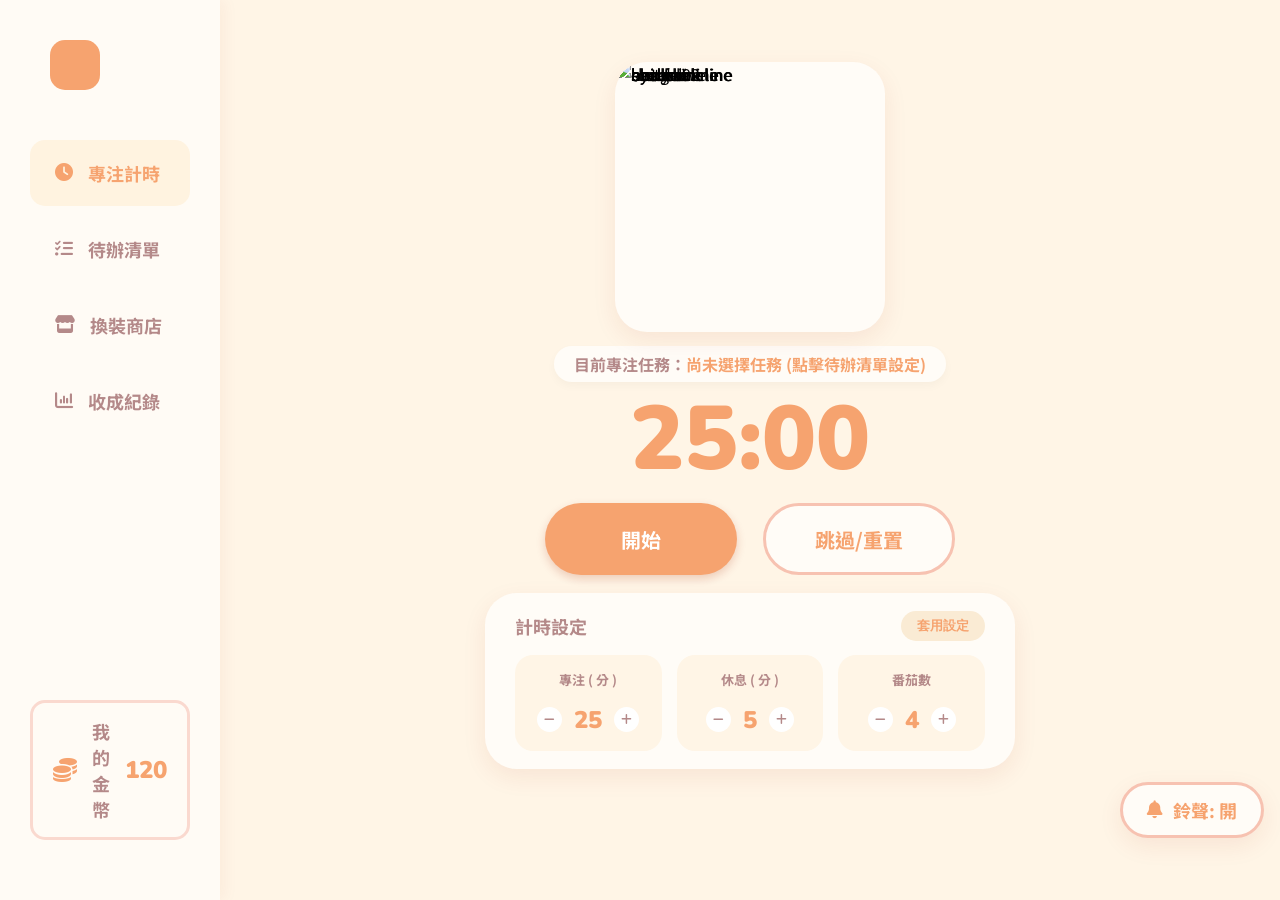
==== commit 1b22d255: "Add files via upload" ====
--- a/index.html
+++ b/index.html
@@ -1,313 +1,313 @@
-<!DOCTYPE html>
-<html lang="zh-TW">
-<head>
-    <meta charset="UTF-8">
-    <meta name="viewport" content="width=device-width, initial-scale=1.0">
-    <title>Tomodoro - 專注守護者</title>
-    <link rel="stylesheet" href="style.css">
-    <link rel="stylesheet" href="https://cdnjs.cloudflare.com/ajax/libs/font-awesome/6.4.0/css/all.min.css">
-    <link href="https://fonts.googleapis.com/css2?family=Nunito:wght@700;900&family=Noto+Sans+TC:wght@400;500;700&display=swap" rel="stylesheet">
-</head>
-<body>
-    <div class="app-container">
-        
-        <!-- ================= 左側：共用導覽列 ================= -->
-        <aside class="sidebar">
-            <div class="logo-box"></div>
-            
-            <nav class="nav-menu">
-                <a href="#" class="nav-item active" onclick="switchPage('page-timer', event)">
-                    <i class="fa-solid fa-clock"></i>
-                    <span>專注計時</span>
-                </a>
-                <a href="#" class="nav-item" onclick="switchPage('page-todo', event)">
-                    <i class="fa-solid fa-list-check"></i>
-                    <span>待辦清單</span>
-                </a>
-                <a href="#" class="nav-item" onclick="switchPage('page-shop', event)">
-                    <i class="fa-solid fa-store"></i>
-                    <span>換裝商店</span>
-                </a>
-                <a href="#" class="nav-item" onclick="switchPage('page-achievements', event)">
-                    <i class="fa-solid fa-chart-column"></i>
-                    <span>收成紀錄</span>
-                </a>
-            </nav>
-
-            <div class="coin-display">
-                <i class="fa-solid fa-coins icon-coin"></i>
-                <span class="coin-label">我的金幣</span>
-                <span class="coin-value">120</span>
-            </div>
-        </aside>
-
-        <!-- ================= 右側：主要內容切換區 ================= -->
-        <main class="main-content">
-            
-            <!-- 頁面 1：專注計時 -->
-            <div id="page-timer" class="page-section active">
-                <div id="avatar-svg-container" class="avatar-box">
-                    <!-- 多圖層 PNG 紙娃容器 (嚴格由下到上，每組先 mask 後 line) -->
-<div class="avatar-layered-container" style="position: relative; width: 100%; height: 100%;">
-    <!-- 1. 辮髮 (Hair Ext) -->
-    <img src="images/avatar/hair_ext_01_mask.png" class="avatar-layer avatar-mask" alt="hair ext mask" style="position: absolute; top: 0; left: 0; width: 100%; height: 100%; object-fit: contain; pointer-events: none; z-index: 1;">
-    <img src="images/avatar/hair_ext_01_line.png" class="avatar-layer avatar-line" alt="hair ext line" style="position: absolute; top: 0; left: 0; width: 100%; height: 100%; object-fit: contain; pointer-events: none; z-index: 2;">
-
-    <!-- 2. 身體 (Body) -->
-    <img src="images/avatar/body_01_mask.png" class="avatar-layer avatar-mask" alt="body mask" style="position: absolute; top: 0; left: 0; width: 100%; height: 100%; object-fit: contain; pointer-events: none; z-index: 3;">
-    <img src="images/avatar/body_01_line.png" class="avatar-layer avatar-line" alt="body line" style="position: absolute; top: 0; left: 0; width: 100%; height: 100%; object-fit: contain; pointer-events: none; z-index: 4;">
-
-    <!-- 3. 後發 (Hair Back) -->
-    <img src="images/avatar/hair_back_01_mask.png" class="avatar-layer avatar-mask" alt="hair back mask" style="position: absolute; top: 0; left: 0; width: 100%; height: 100%; object-fit: contain; pointer-events: none; z-index: 5;">
-    <img src="images/avatar/hair_back_01_line.png" class="avatar-layer avatar-line" alt="hair back line" style="position: absolute; top: 0; left: 0; width: 100%; height: 100%; object-fit: contain; pointer-events: none; z-index: 6;">
-
-    <!-- 4. 呆毛 (Ahoge 02、03) -->
-    <img src="images/avatar/ahoge_02_mask.png" class="avatar-layer avatar-mask" alt="ahoge 02 mask" style="position: absolute; top: 0; left: 0; width: 100%; height: 100%; object-fit: contain; pointer-events: none; z-index: 7;">
-    <img src="images/avatar/ahoge_02_line.png" class="avatar-layer avatar-line" alt="ahoge 02 line" style="position: absolute; top: 0; left: 0; width: 100%; height: 100%; object-fit: contain; pointer-events: none; z-index: 8;">
-    <img src="images/avatar/ahoge_03_mask.png" class="avatar-layer avatar-mask" alt="ahoge 03 mask" style="position: absolute; top: 0; left: 0; width: 100%; height: 100%; object-fit: contain; pointer-events: none; z-index: 9;">
-    <img src="images/avatar/ahoge_03_line.png" class="avatar-layer avatar-line" alt="ahoge 03 line" style="position: absolute; top: 0; left: 0; width: 100%; height: 100%; object-fit: contain; pointer-events: none; z-index: 10;">
-
-    <!-- 5. 五官：眼睛與嘴巴 (在瀏海後方) -->
-    <img src="images/avatar/eye01_mask.png" class="avatar-layer avatar-mask" alt="eye mask" style="position: absolute; top: 0; left: 0; width: 100%; height: 100%; object-fit: contain; pointer-events: none; z-index: 11;">
-    <img src="images/avatar/eye01_line.png" class="avatar-layer avatar-line" alt="eye line" style="position: absolute; top: 0; left: 0; width: 100%; height: 100%; object-fit: contain; pointer-events: none; z-index: 12;">
-    <img src="images/avatar/mouth_01.png" class="avatar-layer avatar-line" alt="mouth" style="position: absolute; top: 0; left: 0; width: 100%; height: 100%; object-fit: contain; pointer-events: none; z-index: 13;">
-
-    <!-- 6. 瀏海 (Hair Front) -->
-    <img src="images/avatar/hair_front_01_mask.png" class="avatar-layer avatar-mask" alt="hair front mask" style="position: absolute; top: 0; left: 0; width: 100%; height: 100%; object-fit: contain; pointer-events: none; z-index: 14;">
-    <img src="images/avatar/hair_front_01_line.png" class="avatar-layer avatar-line" alt="hair front line" style="position: absolute; top: 0; left: 0; width: 100%; height: 100%; object-fit: contain; pointer-events: none; z-index: 15;">
-
-    <!-- 7. 眉毛 (調整到瀏海的前面) -->
-    <img src="images/avatar/eyebrow_01.png" class="avatar-layer avatar-line" alt="eyebrow" style="position: absolute; top: 0; left: 0; width: 100%; height: 100%; object-fit: contain; pointer-events: none; z-index: 16;">
-
-    <!-- 8. 衣服 (Clothes Base) -->
-    <img src="images/avatar/clothes_base_02_mask.png" class="avatar-layer avatar-mask" alt="clothes mask" style="position: absolute; top: 0; left: 0; width: 100%; height: 100%; object-fit: contain; pointer-events: none; z-index: 17;">
-    <img src="images/avatar/clothes_base_02_line.png" class="avatar-layer avatar-line" alt="clothes line" style="position: absolute; top: 0; left: 0; width: 100%; height: 100%; object-fit: contain; pointer-events: none; z-index: 18;">
-
-    <!-- 9. 外套 (Clothes Outer) -->
-    <img src="images/avatar/clothes_outer_01_mask.png" class="avatar-layer avatar-mask" alt="outer mask" style="position: absolute; top: 0; left: 0; width: 100%; height: 100%; object-fit: contain; pointer-events: none; z-index: 19;">
-    <img src="images/avatar/clothes_outer_01_line.png" class="avatar-layer avatar-line" alt="outer line" style="position: absolute; top: 0; left: 0; width: 100%; height: 100%; object-fit: contain; pointer-events: none; z-index: 20;">
-
-    <!-- 10. 鞋子 (Shoes) -->
-    <img src="images/avatar/shoes_01_mask.png" class="avatar-layer avatar-mask" alt="shoes mask" style="position: absolute; top: 0; left: 0; width: 100%; height: 100%; object-fit: contain; pointer-events: none; z-index: 21;">
-    <img src="images/avatar/shoes_01_line.png" class="avatar-layer avatar-line" alt="shoes line" style="position: absolute; top: 0; left: 0; width: 100%; height: 100%; object-fit: contain; pointer-events: none; z-index: 22;">
-</div>
-                </div>
-
-                <div id="current-task-banner" class="task-banner">
-                    目前專注任務：<span id="active-task-name">尚未選擇任務 (點擊待辦清單設定)</span>
-                </div>
-
-                <div id="timer-display" class="timer-display">25:00</div>
-                
-                <div class="control-buttons">
-                    <button id="start-btn" class="btn btn-primary">開始</button>
-                    <button id="reset-btn" class="btn btn-secondary">跳過/重置</button>
-                </div>
-                
-                <div class="settings-panel">
-                    <div class="settings-header">
-                        <h3 class="settings-title">計時設定</h3>
-                        <button class="btn-apply">套用設定</button>
-                    </div>
-                    <div class="settings-cards">
-                        <div class="setting-card">
-                            <div class="setting-label">專注 ( 分 )</div>
-                            <div class="setting-controls">
-                                <button class="circle-btn"><i class="fa-solid fa-minus"></i></button>
-                                <span class="setting-value">25</span>
-                                <button class="circle-btn"><i class="fa-solid fa-plus"></i></button>
-                            </div>
-                        </div>
-                        <div class="setting-card">
-                            <div class="setting-label">休息 ( 分 )</div>
-                            <div class="setting-controls">
-                                <button class="circle-btn"><i class="fa-solid fa-minus"></i></button>
-                                <span class="setting-value">5</span>
-                                <button class="circle-btn"><i class="fa-solid fa-plus"></i></button>
-                            </div>
-                        </div>
-                        <div class="setting-card">
-                            <div class="setting-label">番茄數</div>
-                            <div class="setting-controls">
-                                <button class="circle-btn"><i class="fa-solid fa-minus"></i></button>
-                                <span class="setting-value">4</span>
-                                <button class="circle-btn"><i class="fa-solid fa-plus"></i></button>
-                            </div>
-                        </div>
-                    </div>
-                </div>
-
-                <button id="sound-toggle-btn" class="sound-floating-btn">
-                    <i class="fa-solid fa-bell"></i>
-                    <span id="sound-status">鈴聲: 開</span>
-                </button>
-            </div>
-
-            <!-- 頁面 2：待辦清單 -->
-            <div id="page-todo" class="page-section">
-                <div class="todo-wrapper">
-                    <h2 class="section-title">待辦清單</h2>
-                    <div class="todo-input-row">
-                        <input type="text" id="task-input" class="todo-input" placeholder="輸入要專心做的事 (例如: 經濟學)...">
-                        <button id="add-task-btn" class="btn-add"><i class="fa-solid fa-plus"></i></button>
-                    </div>
-                    <ul id="task-list" class="todo-list"></ul>
-                </div>
-            </div>
-
-           <!-- 頁面 3：換裝商店 -->
-           <div id="page-shop" class="page-section">
-            <div class="character-panel">
-                <h2 class="section-title">我的角色</h2>
-                <!-- 多圖層 PNG 紙娃預覽框 (嚴格由下到上，每組先 mask 後 line) -->
-                <div class="character-preview-box avatar-layered-container">
-                    <img src="images/avatar/hair_ext_01_mask.png" class="avatar-layer avatar-mask" alt="hair ext mask" style="position: absolute; top: 0; left: 0; width: 100%; height: 100%; object-fit: contain; pointer-events: none; z-index: 1;">
-                    <img src="images/avatar/hair_ext_01_line.png" class="avatar-layer avatar-line" alt="hair ext line" style="position: absolute; top: 0; left: 0; width: 100%; height: 100%; object-fit: contain; pointer-events: none; z-index: 2;">
-
-                    <img src="images/avatar/body_01_mask.png" class="avatar-layer avatar-mask" alt="body mask" style="position: absolute; top: 0; left: 0; width: 100%; height: 100%; object-fit: contain; pointer-events: none; z-index: 3;">
-                    <img src="images/avatar/body_01_line.png" class="avatar-layer avatar-line" alt="body line" style="position: absolute; top: 0; left: 0; width: 100%; height: 100%; object-fit: contain; pointer-events: none; z-index: 4;">
-
-                    <img src="images/avatar/hair_back_01_mask.png" class="avatar-layer avatar-mask" alt="hair back mask" style="position: absolute; top: 0; left: 0; width: 100%; height: 100%; object-fit: contain; pointer-events: none; z-index: 5;">
-                    <img src="images/avatar/hair_back_01_line.png" class="avatar-layer avatar-line" alt="hair back line" style="position: absolute; top: 0; left: 0; width: 100%; height: 100%; object-fit: contain; pointer-events: none; z-index: 6;">
-
-                    <img src="images/avatar/ahoge_01_mask.png" class="avatar-layer avatar-mask" alt="ahoge mask" style="position: absolute; top: 0; left: 0; width: 100%; height: 100%; object-fit: contain; pointer-events: none; z-index: 7;">
-                    <img src="images/avatar/ahoge_01_line.png" class="avatar-layer avatar-line" alt="ahoge line" style="position: absolute; top: 0; left: 0; width: 100%; height: 100%; object-fit: contain; pointer-events: none; z-index: 8;">
-
-                    <img src="images/avatar/eye01_mask.png" class="avatar-layer avatar-mask" alt="eye mask" style="position: absolute; top: 0; left: 0; width: 100%; height: 100%; object-fit: contain; pointer-events: none; z-index: 9;">
-                    <img src="images/avatar/eye01_line.png" class="avatar-layer avatar-line" alt="eye line" style="position: absolute; top: 0; left: 0; width: 100%; height: 100%; object-fit: contain; pointer-events: none; z-index: 10;">
-                    <img src="images/avatar/mouth_01.png" class="avatar-layer avatar-line" alt="mouth" style="position: absolute; top: 0; left: 0; width: 100%; height: 100%; object-fit: contain; pointer-events: none; z-index: 11;">
-
-                    <img src="images/avatar/hair_front_01_mask.png" class="avatar-layer avatar-mask" alt="hair front mask" style="position: absolute; top: 0; left: 0; width: 100%; height: 100%; object-fit: contain; pointer-events: none; z-index: 12;">
-                    <img src="images/avatar/hair_front_01_line.png" class="avatar-layer avatar-line" alt="hair front line" style="position: absolute; top: 0; left: 0; width: 100%; height: 100%; object-fit: contain; pointer-events: none; z-index: 13;">
-
-                    <img src="images/avatar/eyebrow_01.png" class="avatar-layer avatar-line" alt="eyebrow" style="position: absolute; top: 0; left: 0; width: 100%; height: 100%; object-fit: contain; pointer-events: none; z-index: 14;">
-
-                    <img src="images/avatar/clothes_base_02_mask.png" class="avatar-layer avatar-mask" alt="clothes mask" style="position: absolute; top: 0; left: 0; width: 100%; height: 100%; object-fit: contain; pointer-events: none; z-index: 15;">
-                    <img src="images/avatar/clothes_base_02_line.png" class="avatar-layer avatar-line" alt="clothes line" style="position: absolute; top: 0; left: 0; width: 100%; height: 100%; object-fit: contain; pointer-events: none; z-index: 16;">
-
-                    <img src="images/avatar/clothes_outer_01_mask.png" class="avatar-layer avatar-mask" alt="outer mask" style="position: absolute; top: 0; left: 0; width: 100%; height: 100%; object-fit: contain; pointer-events: none; z-index: 17;">
-                    <img src="images/avatar/clothes_outer_01_line.png" class="avatar-layer avatar-line" alt="outer line" style="position: absolute; top: 0; left: 0; width: 100%; height: 100%; object-fit: contain; pointer-events: none; z-index: 18;">
-
-                    <img src="images/avatar/shoes_01_mask.png" class="avatar-layer avatar-mask" alt="shoes mask" style="position: absolute; top: 0; left: 0; width: 100%; height: 100%; object-fit: contain; pointer-events: none; z-index: 19;">
-                    <img src="images/avatar/shoes_01_line.png" class="avatar-layer avatar-line" alt="shoes line" style="position: absolute; top: 0; left: 0; width: 100%; height: 100%; object-fit: contain; pointer-events: none; z-index: 20;">
-                </div>
-            </div>
-
-            <div class="shop-panel">
-                <div class="shop-header">
-                    <h2 class="section-title">換裝商店</h2>
-                    <!-- 擴充分類切換按鈕 -->
-                    <div class="filter-toggle">
-                        <button class="filter-btn active" onclick="filterShopCategory('all')">全部</button>
-                        <button class="filter-btn" onclick="filterShopCategory('hair_ext')">辮髮</button>
-                        <button class="filter-btn" onclick="filterShopCategory('body')">身體</button>
-                        <button class="filter-btn" onclick="filterShopCategory('hair_back')">後髮</button>
-                        <button class="filter-btn" onclick="filterShopCategory('ahoge')">呆毛</button>
-                        <button class="filter-btn" onclick="filterShopCategory('eyes')">眼睛</button>
-                        <button class="filter-btn" onclick="filterShopCategory('mouth')">嘴巴</button>
-                        <button class="filter-btn" onclick="filterShopCategory('hair_front')">瀏海</button>
-                        <button class="filter-btn" onclick="filterShopCategory('eyebrow')">眉毛</button>
-                        <button class="filter-btn" onclick="filterShopCategory('clothes')">衣服</button>
-                        <button class="filter-btn" onclick="filterShopCategory('outer')">外套</button>
-                        <button class="filter-btn" onclick="filterShopCategory('shoes')">鞋子</button>
-                    </div>
-                </div>
-
-                <!-- 網格狀展示區 -->
-                <div class="shop-grid" id="shop-grid-container">
-                    <!-- JS 動態生成商品項目，未選中無框，選中帶有 selected 邊框 -->
-                </div>
-
-                <!-- 調色 UI 區塊 (預設色按鈕 + 放大鏡/調色盤隱藏色票) -->
-                <div class="shop-color-panel">
-                    <div class="preset-colors-row">
-                        <span class="color-panel-label">預設色：</span>
-                        <button class="preset-color-btn" style="background: #F6A36F;" onclick="applyColor('#F6A36F')"></button>
-                        <button class="preset-color-btn" style="background: #abdbe3;" onclick="applyColor('#abdbe3')"></button>
-                        <button class="preset-color-btn" style="background: #c69c6d;" onclick="applyColor('#c69c6d')"></button>
-                        <button class="preset-color-btn" style="background: #ffe7db;" onclick="applyColor('#ffe7db')"></button>
-                        <button class="preset-color-btn" style="background: #754c24;" onclick="applyColor('#754c24')"></button>
-                        <span id="mask-color-target" class="mask-color-target" aria-live="polite"></span>
-                    </div>
-                    <div class="custom-color-picker-box">
-                        <label for="custom-color-input" class="palette-icon-label" title="自訂調色盤">
-                            <i class="fa-solid fa-palette"></i> 自訂色
-                        </label>
-                        <button id="eyedropper-btn" class="eyedropper-btn" type="button" onclick="pickScreenColor()" title="使用滴管吸取螢幕顏色" aria-label="使用滴管吸取螢幕顏色">
-                            <i class="fa-solid fa-eye-dropper"></i>
-                        </button>
-                        <input type="color" id="custom-color-input" oninput="applyColor(this.value)">
-                    </div>
-                </div>
-            </div>
-        </div>
-
-           <!-- 頁面 4：收成紀錄 -->
-           <div id="page-achievements" class="page-section">
-            <div class="achievements-wrapper layout-sketch-col">
-                
-                <div class="sketch-content-row">
-                    <!-- 左側大卡片：今日學習與各科明細 -->
-                    <div class="achievement-card sketch-left-card">
-                        <div class="sketch-card-header">
-                            <h3 class="sketch-title-text">今日收成</h3>
-                            <i class="fa-solid fa-basket-shopping sketch-basket-icon"></i>
-                        </div>
-
-                        <div class="sketch-total-display">
-                            <span id="today-hours-val" class="big-number">0</span>
-                            <span class="big-unit">小時</span>
-                            <span id="today-minutes-val" class="big-number">00</span>
-                            <span class="big-unit">分鐘</span>
-                        </div>
-                        
-                        <div class="sketch-divider"></div>
-
-                        <div class="sketch-subtitle-text">各科收成明細</div>
-                        
-                        <ul id="today-subjects-list" class="sketch-subject-list">
-                            <!-- JS 動態生成 -->
-                        </ul>
-                        <div class="harvest-pagination">
-                            <button id="harvest-prev" type="button" aria-label="上一頁">&lt;</button>
-                            <span id="harvest-page-number">0 / 0</span>
-                            <button id="harvest-next" type="button" aria-label="下一頁">&gt;</button>
-                        </div>
-                    </div>
-
-                    <!-- 右側雙卡片區 (上下排布) -->
-                    <div class="sketch-right-col">
-                        <!-- 右上：一週連續學習 (7顆番茄 + 星期標示) -->
-                        <div class="achievement-card sketch-right-top">
-                            <div class="streak-tomatoes" id="streak-tomatoes-container"></div>
-                        </div>
-
-                        <!-- 右下：4週 (28格) 方格熱力田 -->
-                        <div class="achievement-card sketch-right-bottom">
-                            <div class="heatmap-card-header">
-                                <h3 class="sketch-title-text" style="font-size: 18px;">近期耕耘紀錄 (28天)</h3>
-                                <div class="heatmap-controls">
-                                    <div class="heatmap-legend">
-                                        <span class="legend-label">少</span>
-                                        <div class="legend-color level-0"></div>
-                                        <div class="legend-color level-1"></div>
-                                        <div class="legend-color level-2"></div>
-                                        <div class="legend-color level-3"></div>
-                                        <div class="legend-color level-4"></div>
-                                        <span class="legend-label">豐收</span>
-                                    </div>
-                                    <div class="heatmap-pagination">
-                                        <button id="heatmap-prev" type="button" aria-label="上一頁">&lt;</button>
-                                        <span id="heatmap-page-number">0 / 0</span>
-                                        <button id="heatmap-next" type="button" aria-label="下一頁">&gt;</button>
-                                    </div>
-                                </div>
-                            </div>
-                            <div class="heatmap-grid-28" id="heatmap-grid">
-                                <!-- JS 動態生成 28 格 -->
-                            </div>
-                        </div>
-    <script src="tomoto.js"></script>
-    <audio id="alarm-audio" src="running-out-of-time.mp3" preload="auto"></audio>
-</body>
-</html>
+<!DOCTYPE html>
+<html lang="zh-TW">
+<head>
+    <meta charset="UTF-8">
+    <meta name="viewport" content="width=device-width, initial-scale=1.0">
+    <title>Tomodoro - 專注守護者</title>
+    <link rel="stylesheet" href="style.css">
+    <link rel="stylesheet" href="https://cdnjs.cloudflare.com/ajax/libs/font-awesome/6.4.0/css/all.min.css">
+    <link href="https://fonts.googleapis.com/css2?family=Nunito:wght@700;900&family=Noto+Sans+TC:wght@400;500;700&display=swap" rel="stylesheet">
+</head>
+<body>
+    <div class="app-container">
+        
+        <!-- ================= 左側：共用導覽列 ================= -->
+        <aside class="sidebar">
+            <div class="logo-box"></div>
+            
+            <nav class="nav-menu">
+                <a href="#" class="nav-item active" onclick="switchPage('page-timer', event)">
+                    <i class="fa-solid fa-clock"></i>
+                    <span>專注計時</span>
+                </a>
+                <a href="#" class="nav-item" onclick="switchPage('page-todo', event)">
+                    <i class="fa-solid fa-list-check"></i>
+                    <span>待辦清單</span>
+                </a>
+                <a href="#" class="nav-item" onclick="switchPage('page-shop', event)">
+                    <i class="fa-solid fa-store"></i>
+                    <span>換裝商店</span>
+                </a>
+                <a href="#" class="nav-item" onclick="switchPage('page-achievements', event)">
+                    <i class="fa-solid fa-chart-column"></i>
+                    <span>收成紀錄</span>
+                </a>
+            </nav>
+
+            <div class="coin-display">
+                <i class="fa-solid fa-coins icon-coin"></i>
+                <span class="coin-label">我的金幣</span>
+                <span class="coin-value">120</span>
+            </div>
+        </aside>
+
+        <!-- ================= 右側：主要內容切換區 ================= -->
+        <main class="main-content">
+            
+            <!-- 頁面 1：專注計時 -->
+            <div id="page-timer" class="page-section active">
+                <div id="avatar-svg-container" class="avatar-box">
+                    <!-- 多圖層 PNG 紙娃容器 (嚴格由下到上，每組先 mask 後 line) -->
+<div class="avatar-layered-container" style="position: relative; width: 100%; height: 100%;">
+    <!-- 1. 辮髮 (Hair Ext) -->
+    <img src="images/avatar/hair_ext_01_mask.png" class="avatar-layer avatar-mask" alt="hair ext mask" style="position: absolute; top: 0; left: 0; width: 100%; height: 100%; object-fit: contain; pointer-events: none; z-index: 1;">
+    <img src="images/avatar/hair_ext_01_line.png" class="avatar-layer avatar-line" alt="hair ext line" style="position: absolute; top: 0; left: 0; width: 100%; height: 100%; object-fit: contain; pointer-events: none; z-index: 2;">
+
+    <!-- 2. 身體 (Body) -->
+    <img src="images/avatar/body_01_mask.png" class="avatar-layer avatar-mask" alt="body mask" style="position: absolute; top: 0; left: 0; width: 100%; height: 100%; object-fit: contain; pointer-events: none; z-index: 3;">
+    <img src="images/avatar/body_01_line.png" class="avatar-layer avatar-line" alt="body line" style="position: absolute; top: 0; left: 0; width: 100%; height: 100%; object-fit: contain; pointer-events: none; z-index: 4;">
+
+    <!-- 3. 後發 (Hair Back) -->
+    <img src="images/avatar/hair_back_01_mask.png" class="avatar-layer avatar-mask" alt="hair back mask" style="position: absolute; top: 0; left: 0; width: 100%; height: 100%; object-fit: contain; pointer-events: none; z-index: 5;">
+    <img src="images/avatar/hair_back_01_line.png" class="avatar-layer avatar-line" alt="hair back line" style="position: absolute; top: 0; left: 0; width: 100%; height: 100%; object-fit: contain; pointer-events: none; z-index: 6;">
+
+    <!-- 4. 呆毛 (Ahoge 02、03) -->
+    <img src="images/avatar/ahoge_02_mask.png" class="avatar-layer avatar-mask" alt="ahoge 02 mask" style="position: absolute; top: 0; left: 0; width: 100%; height: 100%; object-fit: contain; pointer-events: none; z-index: 7;">
+    <img src="images/avatar/ahoge_02_line.png" class="avatar-layer avatar-line" alt="ahoge 02 line" style="position: absolute; top: 0; left: 0; width: 100%; height: 100%; object-fit: contain; pointer-events: none; z-index: 8;">
+    <img src="images/avatar/ahoge_03_mask.png" class="avatar-layer avatar-mask" alt="ahoge 03 mask" style="position: absolute; top: 0; left: 0; width: 100%; height: 100%; object-fit: contain; pointer-events: none; z-index: 9;">
+    <img src="images/avatar/ahoge_03_line.png" class="avatar-layer avatar-line" alt="ahoge 03 line" style="position: absolute; top: 0; left: 0; width: 100%; height: 100%; object-fit: contain; pointer-events: none; z-index: 10;">
+
+    <!-- 5. 五官：眼睛與嘴巴 (在瀏海後方) -->
+    <img src="images/avatar/eye01_mask.png" class="avatar-layer avatar-mask" alt="eye mask" style="position: absolute; top: 0; left: 0; width: 100%; height: 100%; object-fit: contain; pointer-events: none; z-index: 11;">
+    <img src="images/avatar/eye01_line.png" class="avatar-layer avatar-line" alt="eye line" style="position: absolute; top: 0; left: 0; width: 100%; height: 100%; object-fit: contain; pointer-events: none; z-index: 12;">
+    <img src="images/avatar/mouth_01.png" class="avatar-layer avatar-line" alt="mouth" style="position: absolute; top: 0; left: 0; width: 100%; height: 100%; object-fit: contain; pointer-events: none; z-index: 13;">
+
+    <!-- 6. 瀏海 (Hair Front) -->
+    <img src="images/avatar/hair_front_01_mask.png" class="avatar-layer avatar-mask" alt="hair front mask" style="position: absolute; top: 0; left: 0; width: 100%; height: 100%; object-fit: contain; pointer-events: none; z-index: 14;">
+    <img src="images/avatar/hair_front_01_line.png" class="avatar-layer avatar-line" alt="hair front line" style="position: absolute; top: 0; left: 0; width: 100%; height: 100%; object-fit: contain; pointer-events: none; z-index: 15;">
+
+    <!-- 7. 眉毛 (調整到瀏海的前面) -->
+    <img src="images/avatar/eyebrow_01.png" class="avatar-layer avatar-line" alt="eyebrow" style="position: absolute; top: 0; left: 0; width: 100%; height: 100%; object-fit: contain; pointer-events: none; z-index: 16;">
+
+    <!-- 8. 衣服 (Clothes Base) -->
+    <img src="images/avatar/clothes_base_02_mask.png" class="avatar-layer avatar-mask" alt="clothes mask" style="position: absolute; top: 0; left: 0; width: 100%; height: 100%; object-fit: contain; pointer-events: none; z-index: 17;">
+    <img src="images/avatar/clothes_base_02_line.png" class="avatar-layer avatar-line" alt="clothes line" style="position: absolute; top: 0; left: 0; width: 100%; height: 100%; object-fit: contain; pointer-events: none; z-index: 18;">
+
+    <!-- 9. 外套 (Clothes Outer) -->
+    <img src="images/avatar/clothes_outer_01_mask.png" class="avatar-layer avatar-mask" alt="outer mask" style="position: absolute; top: 0; left: 0; width: 100%; height: 100%; object-fit: contain; pointer-events: none; z-index: 19;">
+    <img src="images/avatar/clothes_outer_01_line.png" class="avatar-layer avatar-line" alt="outer line" style="position: absolute; top: 0; left: 0; width: 100%; height: 100%; object-fit: contain; pointer-events: none; z-index: 20;">
+
+    <!-- 10. 鞋子 (Shoes) -->
+    <img src="images/avatar/shoes_01_mask.png" class="avatar-layer avatar-mask" alt="shoes mask" style="position: absolute; top: 0; left: 0; width: 100%; height: 100%; object-fit: contain; pointer-events: none; z-index: 21;">
+    <img src="images/avatar/shoes_01_line.png" class="avatar-layer avatar-line" alt="shoes line" style="position: absolute; top: 0; left: 0; width: 100%; height: 100%; object-fit: contain; pointer-events: none; z-index: 22;">
+</div>
+                </div>
+
+                <div id="current-task-banner" class="task-banner">
+                    目前專注任務：<span id="active-task-name">尚未選擇任務 (點擊待辦清單設定)</span>
+                </div>
+
+                <div id="timer-display" class="timer-display">25:00</div>
+                
+                <div class="control-buttons">
+                    <button id="start-btn" class="btn btn-primary">開始</button>
+                    <button id="reset-btn" class="btn btn-secondary">跳過/重置</button>
+                </div>
+                
+                <div class="settings-panel">
+                    <div class="settings-header">
+                        <h3 class="settings-title">計時設定</h3>
+                        <button class="btn-apply">套用設定</button>
+                    </div>
+                    <div class="settings-cards">
+                        <div class="setting-card">
+                            <div class="setting-label">專注 ( 分 )</div>
+                            <div class="setting-controls">
+                                <button class="circle-btn"><i class="fa-solid fa-minus"></i></button>
+                                <span class="setting-value">25</span>
+                                <button class="circle-btn"><i class="fa-solid fa-plus"></i></button>
+                            </div>
+                        </div>
+                        <div class="setting-card">
+                            <div class="setting-label">休息 ( 分 )</div>
+                            <div class="setting-controls">
+                                <button class="circle-btn"><i class="fa-solid fa-minus"></i></button>
+                                <span class="setting-value">5</span>
+                                <button class="circle-btn"><i class="fa-solid fa-plus"></i></button>
+                            </div>
+                        </div>
+                        <div class="setting-card">
+                            <div class="setting-label">番茄數</div>
+                            <div class="setting-controls">
+                                <button class="circle-btn"><i class="fa-solid fa-minus"></i></button>
+                                <span class="setting-value">4</span>
+                                <button class="circle-btn"><i class="fa-solid fa-plus"></i></button>
+                            </div>
+                        </div>
+                    </div>
+                </div>
+
+                <button id="sound-toggle-btn" class="sound-floating-btn">
+                    <i class="fa-solid fa-bell"></i>
+                    <span id="sound-status">鈴聲: 開</span>
+                </button>
+            </div>
+
+            <!-- 頁面 2：待辦清單 -->
+            <div id="page-todo" class="page-section">
+                <div class="todo-wrapper">
+                    <h2 class="section-title">待辦清單</h2>
+                    <div class="todo-input-row">
+                        <input type="text" id="task-input" class="todo-input" placeholder="輸入要專心做的事 (例如: 經濟學)...">
+                        <button id="add-task-btn" class="btn-add"><i class="fa-solid fa-plus"></i></button>
+                    </div>
+                    <ul id="task-list" class="todo-list"></ul>
+                </div>
+            </div>
+
+           <!-- 頁面 3：換裝商店 -->
+           <div id="page-shop" class="page-section">
+            <div class="character-panel">
+                <h2 class="section-title">我的角色</h2>
+                <!-- 多圖層 PNG 紙娃預覽框 (嚴格由下到上，每組先 mask 後 line) -->
+                <div class="character-preview-box avatar-layered-container">
+                    <img src="images/avatar/hair_ext_01_mask.png" class="avatar-layer avatar-mask" alt="hair ext mask" style="position: absolute; top: 0; left: 0; width: 100%; height: 100%; object-fit: contain; pointer-events: none; z-index: 1;">
+                    <img src="images/avatar/hair_ext_01_line.png" class="avatar-layer avatar-line" alt="hair ext line" style="position: absolute; top: 0; left: 0; width: 100%; height: 100%; object-fit: contain; pointer-events: none; z-index: 2;">
+
+                    <img src="images/avatar/body_01_mask.png" class="avatar-layer avatar-mask" alt="body mask" style="position: absolute; top: 0; left: 0; width: 100%; height: 100%; object-fit: contain; pointer-events: none; z-index: 3;">
+                    <img src="images/avatar/body_01_line.png" class="avatar-layer avatar-line" alt="body line" style="position: absolute; top: 0; left: 0; width: 100%; height: 100%; object-fit: contain; pointer-events: none; z-index: 4;">
+
+                    <img src="images/avatar/hair_back_01_mask.png" class="avatar-layer avatar-mask" alt="hair back mask" style="position: absolute; top: 0; left: 0; width: 100%; height: 100%; object-fit: contain; pointer-events: none; z-index: 5;">
+                    <img src="images/avatar/hair_back_01_line.png" class="avatar-layer avatar-line" alt="hair back line" style="position: absolute; top: 0; left: 0; width: 100%; height: 100%; object-fit: contain; pointer-events: none; z-index: 6;">
+
+                    <img src="images/avatar/ahoge_01_mask.png" class="avatar-layer avatar-mask" alt="ahoge mask" style="position: absolute; top: 0; left: 0; width: 100%; height: 100%; object-fit: contain; pointer-events: none; z-index: 7;">
+                    <img src="images/avatar/ahoge_01_line.png" class="avatar-layer avatar-line" alt="ahoge line" style="position: absolute; top: 0; left: 0; width: 100%; height: 100%; object-fit: contain; pointer-events: none; z-index: 8;">
+
+                    <img src="images/avatar/eye01_mask.png" class="avatar-layer avatar-mask" alt="eye mask" style="position: absolute; top: 0; left: 0; width: 100%; height: 100%; object-fit: contain; pointer-events: none; z-index: 9;">
+                    <img src="images/avatar/eye01_line.png" class="avatar-layer avatar-line" alt="eye line" style="position: absolute; top: 0; left: 0; width: 100%; height: 100%; object-fit: contain; pointer-events: none; z-index: 10;">
+                    <img src="images/avatar/mouth_01.png" class="avatar-layer avatar-line" alt="mouth" style="position: absolute; top: 0; left: 0; width: 100%; height: 100%; object-fit: contain; pointer-events: none; z-index: 11;">
+
+                    <img src="images/avatar/hair_front_01_mask.png" class="avatar-layer avatar-mask" alt="hair front mask" style="position: absolute; top: 0; left: 0; width: 100%; height: 100%; object-fit: contain; pointer-events: none; z-index: 12;">
+                    <img src="images/avatar/hair_front_01_line.png" class="avatar-layer avatar-line" alt="hair front line" style="position: absolute; top: 0; left: 0; width: 100%; height: 100%; object-fit: contain; pointer-events: none; z-index: 13;">
+
+                    <img src="images/avatar/eyebrow_01.png" class="avatar-layer avatar-line" alt="eyebrow" style="position: absolute; top: 0; left: 0; width: 100%; height: 100%; object-fit: contain; pointer-events: none; z-index: 14;">
+
+                    <img src="images/avatar/clothes_base_02_mask.png" class="avatar-layer avatar-mask" alt="clothes mask" style="position: absolute; top: 0; left: 0; width: 100%; height: 100%; object-fit: contain; pointer-events: none; z-index: 15;">
+                    <img src="images/avatar/clothes_base_02_line.png" class="avatar-layer avatar-line" alt="clothes line" style="position: absolute; top: 0; left: 0; width: 100%; height: 100%; object-fit: contain; pointer-events: none; z-index: 16;">
+
+                    <img src="images/avatar/clothes_outer_01_mask.png" class="avatar-layer avatar-mask" alt="outer mask" style="position: absolute; top: 0; left: 0; width: 100%; height: 100%; object-fit: contain; pointer-events: none; z-index: 17;">
+                    <img src="images/avatar/clothes_outer_01_line.png" class="avatar-layer avatar-line" alt="outer line" style="position: absolute; top: 0; left: 0; width: 100%; height: 100%; object-fit: contain; pointer-events: none; z-index: 18;">
+
+                    <img src="images/avatar/shoes_01_mask.png" class="avatar-layer avatar-mask" alt="shoes mask" style="position: absolute; top: 0; left: 0; width: 100%; height: 100%; object-fit: contain; pointer-events: none; z-index: 19;">
+                    <img src="images/avatar/shoes_01_line.png" class="avatar-layer avatar-line" alt="shoes line" style="position: absolute; top: 0; left: 0; width: 100%; height: 100%; object-fit: contain; pointer-events: none; z-index: 20;">
+                </div>
+            </div>
+
+            <div class="shop-panel">
+                <div class="shop-header">
+                    <h2 class="section-title">換裝商店</h2>
+                    <!-- 擴充分類切換按鈕 -->
+                    <div class="filter-toggle">
+                        <button class="filter-btn active" onclick="filterShopCategory('all')">全部</button>
+                        <button class="filter-btn" onclick="filterShopCategory('hair_ext')">辮髮</button>
+                        <button class="filter-btn" onclick="filterShopCategory('body')">身體</button>
+                        <button class="filter-btn" onclick="filterShopCategory('hair_back')">後髮</button>
+                        <button class="filter-btn" onclick="filterShopCategory('ahoge')">呆毛</button>
+                        <button class="filter-btn" onclick="filterShopCategory('eyes')">眼睛</button>
+                        <button class="filter-btn" onclick="filterShopCategory('mouth')">嘴巴</button>
+                        <button class="filter-btn" onclick="filterShopCategory('hair_front')">瀏海</button>
+                        <button class="filter-btn" onclick="filterShopCategory('eyebrow')">眉毛</button>
+                        <button class="filter-btn" onclick="filterShopCategory('clothes')">衣服</button>
+                        <button class="filter-btn" onclick="filterShopCategory('outer')">外套</button>
+                        <button class="filter-btn" onclick="filterShopCategory('shoes')">鞋子</button>
+                    </div>
+                </div>
+
+                <!-- 網格狀展示區 -->
+                <div class="shop-grid" id="shop-grid-container">
+                    <!-- JS 動態生成商品項目，未選中無框，選中帶有 selected 邊框 -->
+                </div>
+
+                <!-- 調色 UI 區塊 (預設色按鈕 + 放大鏡/調色盤隱藏色票) -->
+                <div class="shop-color-panel">
+                    <div class="preset-colors-row">
+                        <span class="color-panel-label">預設色：</span>
+                        <button class="preset-color-btn" style="background: #F6A36F;" onclick="applyColor('#F6A36F')"></button>
+                        <button class="preset-color-btn" style="background: #abdbe3;" onclick="applyColor('#abdbe3')"></button>
+                        <button class="preset-color-btn" style="background: #c69c6d;" onclick="applyColor('#c69c6d')"></button>
+                        <button class="preset-color-btn" style="background: #ffe7db;" onclick="applyColor('#ffe7db')"></button>
+                        <button class="preset-color-btn" style="background: #754c24;" onclick="applyColor('#754c24')"></button>
+                        <span id="mask-color-target" class="mask-color-target" aria-live="polite"></span>
+                    </div>
+                    <div class="custom-color-picker-box">
+                        <label for="custom-color-input" class="palette-icon-label" title="自訂調色盤">
+                            <i class="fa-solid fa-palette"></i> 自訂色
+                        </label>
+                        <button id="eyedropper-btn" class="eyedropper-btn" type="button" onclick="pickScreenColor()" title="使用滴管吸取螢幕顏色" aria-label="使用滴管吸取螢幕顏色">
+                            <i class="fa-solid fa-eye-dropper"></i>
+                        </button>
+                        <input type="color" id="custom-color-input" oninput="applyColor(this.value)">
+                    </div>
+                </div>
+            </div>
+        </div>
+
+           <!-- 頁面 4：收成紀錄 -->
+           <div id="page-achievements" class="page-section">
+            <div class="achievements-wrapper layout-sketch-col">
+                
+                <div class="sketch-content-row">
+                    <!-- 左側大卡片：今日學習與各科明細 -->
+                    <div class="achievement-card sketch-left-card">
+                        <div class="sketch-card-header">
+                            <h3 class="sketch-title-text">今日收成</h3>
+                            <i class="fa-solid fa-basket-shopping sketch-basket-icon"></i>
+                        </div>
+
+                        <div class="sketch-total-display">
+                            <span id="today-hours-val" class="big-number">0</span>
+                            <span class="big-unit">小時</span>
+                            <span id="today-minutes-val" class="big-number">00</span>
+                            <span class="big-unit">分鐘</span>
+                        </div>
+                        
+                        <div class="sketch-divider"></div>
+
+                        <div class="sketch-subtitle-text">各科收成明細</div>
+                        
+                        <ul id="today-subjects-list" class="sketch-subject-list">
+                            <!-- JS 動態生成 -->
+                        </ul>
+                        <div class="harvest-pagination">
+                            <button id="harvest-prev" type="button" aria-label="上一頁">&lt;</button>
+                            <span id="harvest-page-number">0 / 0</span>
+                            <button id="harvest-next" type="button" aria-label="下一頁">&gt;</button>
+                        </div>
+                    </div>
+
+                    <!-- 右側雙卡片區 (上下排布) -->
+                    <div class="sketch-right-col">
+                        <!-- 右上：一週連續學習 (7顆番茄 + 星期標示) -->
+                        <div class="achievement-card sketch-right-top">
+                            <div class="streak-tomatoes" id="streak-tomatoes-container"></div>
+                        </div>
+
+                        <!-- 右下：4週 (28格) 方格熱力田 -->
+                        <div class="achievement-card sketch-right-bottom">
+                            <div class="heatmap-card-header">
+                                <h3 class="sketch-title-text" style="font-size: 18px;">近期耕耘紀錄 (28天)</h3>
+                                <div class="heatmap-controls">
+                                    <div class="heatmap-legend">
+                                        <span class="legend-label">少</span>
+                                        <div class="legend-color level-0"></div>
+                                        <div class="legend-color level-1"></div>
+                                        <div class="legend-color level-2"></div>
+                                        <div class="legend-color level-3"></div>
+                                        <div class="legend-color level-4"></div>
+                                        <span class="legend-label">豐收</span>
+                                    </div>
+                                    <div class="heatmap-pagination">
+                                        <button id="heatmap-prev" type="button" aria-label="上一頁">&lt;</button>
+                                        <span id="heatmap-page-number">0 / 0</span>
+                                        <button id="heatmap-next" type="button" aria-label="下一頁">&gt;</button>
+                                    </div>
+                                </div>
+                            </div>
+                            <div class="heatmap-grid-28" id="heatmap-grid">
+                                <!-- JS 動態生成 28 格 -->
+                            </div>
+                        </div>
+    <script src="tomoto.js"></script>
+    <audio id="alarm-audio" src="running-out-of-time.mp3" preload="auto"></audio>
+</body>
+</html>
--- a/style.css
+++ b/style.css
@@ -1,932 +1,1547 @@
-:root {
-    --primary: #F6A36F;
-    --primary-light: #F7C2B1;
-    --primary-bg: #FFF3E0;
-    --bg-color: #FFF5E6;
-    --sidebar-bg: #FFFBF5;
-    --card-bg: #FFFCF7;
-    --card-bg-alt: #FFFCF7;
-    --text-muted: #B48989;
-    --text-dark: #8E6969;
-    --text-gray: #A8A29E;
-    --icon-bg-yellow: #FEF8D6;
-    --progress-bg: #F5F5F4;
-    --shadow-soft: 0 8px 24px rgba(167, 42, 0, 0.08);
-}
-
-* { box-sizing: border-box; margin: 0; padding: 0; }
-
-body {
-    font-family: 'Noto Sans TC', sans-serif;
-    background-color: #e5e5e5;
-    display: flex; justify-content: center; align-items: center;
-    min-height: 100vh;
-    min-height: 100dvh;
-}
-
-.app-container {
-    width: min(1920px, 100vw);
-    height: min(900px, 100vh);
-    height: min(900px, 100dvh);
-    background-color: var(--bg-color);
-    display: flex; overflow: hidden; position: relative;
-    box-shadow: 0 10px 40px rgba(0,0,0,0.15);
-}
-
-/* ================= 左側欄樣式 ================= */
-.sidebar {
-    width: clamp(220px, 16.67vw, 320px); flex: 0 0 clamp(220px, 16.67vw, 320px); background-color: var(--sidebar-bg);
-    box-shadow: 4px 0 15px rgba(167, 42, 0, 0.05);
-    display: flex; flex-direction: column;
-    padding: 40px 30px; z-index: 10;
-}
-.logo-box { width: 50px; height: 50px; background-color: var(--primary); border-radius: 15px; margin: 0 0 50px 20px; }
-.nav-menu { display: flex; flex-direction: column; gap: 10px; flex: 1; }
-.nav-item {
-    display: flex; align-items: center; gap: 15px;
-    padding: 20px 25px; border-radius: 15px; text-decoration: none;
-    color: var(--text-muted); font-size: 18px; font-weight: 700; transition: all 0.3s;
-}
-.nav-item:hover { background-color: rgba(255, 243, 224, 0.6); }
-.nav-item.active { background-color: var(--primary-bg); color: var(--primary); }
-.coin-display {
-    display: flex; align-items: center; gap: 15px; padding: 15px 20px;
-    border-radius: 15px; border: 3px solid #FAD9CF; background-color: var(--sidebar-bg); margin-bottom: 20px;
-}
-.icon-coin { color: var(--primary); font-size: 24px; }
-.coin-label { color: var(--text-muted); font-size: 18px; font-weight: 700; }
-.coin-value { color: var(--primary); font-family: 'Nunito', sans-serif; font-size: 24px; font-weight: 900; margin-left: auto; }
-
-/* ================= 頁面切換機制 ================= */
-.main-content { flex: 1; min-width: 0; min-height: 0; position: relative; overflow: auto; }
-.page-section { display: none; width: 100%; min-height: 100%; animation: fadeIn 0.4s ease forwards; }
-
-#page-timer.active { display: flex; min-height: 100%; flex-direction: column; align-items: center; justify-content: center; padding: clamp(6px, 1vh, 12px) 16px; position: relative; }
-#page-todo.active, #page-achievements.active { display: flex; flex-direction: column; align-items: center; justify-content: flex-start; padding: clamp(24px, 8vh, 100px) clamp(20px, 4vw, 60px) 32px; }
-#page-shop.active { display: flex; min-height: 100%; flex-direction: row; align-items: center; justify-content: center; gap: clamp(16px, 2vw, 40px); padding: 24px; }
-
-@keyframes fadeIn {
-    from { opacity: 0; transform: translateY(15px); }
-    to { opacity: 1; transform: translateY(0); }
-}
-
-.section-title { color: var(--primary); font-size: 32px; font-weight: 700; margin-bottom: 25px; align-self: flex-start;}
-.btn {
-    border-radius: 50px; font-family: 'Noto Sans TC', sans-serif; font-size: 20px;
-    font-weight: 700; cursor: pointer; border: none; transition: all 0.2s;
-    display: flex; justify-content: center; align-items: center;
-}
-.btn:hover { transform: translateY(-2px); }
-.btn-primary { background-color: var(--primary); color: #FFF; box-shadow: 0 4px 10px rgba(167, 42, 0, 0.2); }
-
-/* ================= 頁面 1：專注計時 ================= */
-.avatar-box { 
-    width: min(460px, 30vh); height: min(460px, 30vh); 
-    background-color: var(--card-bg-alt); 
-    box-shadow: var(--shadow-soft); 
-    border-radius: 32px; 
-    display: flex; justify-content: center; align-items: center; 
-    overflow: hidden;
-}
-
-/* 任務橫幅樣式 */
-.task-banner {
-    color: var(--text-muted);
-    font-size: 16px;
-    font-weight: 700;
-    background: var(--card-bg-alt);
-    padding: 6px 20px;
-    border-radius: 20px;
-    box-shadow: 0 4px 10px rgba(0,0,0,0.03);
-    margin: clamp(6px, 1.5vh, 16px) 0; 
-}
-#active-task-name { color: var(--primary); }
-
-.timer-display { color: var(--primary); font-family: 'Nunito', sans-serif; font-size: clamp(64px, 10vh, 112px); font-weight: 900; line-height: 1; margin: 0 0 clamp(8px, 2vh, 20px) 0; }
-.control-buttons { display: flex; gap: clamp(10px, 2vw, 30px); margin-bottom: clamp(8px, 2vh, 20px); }
-.control-buttons .btn { width: clamp(140px, 15vw, 200px); height: clamp(54px, 8vh, 74px); }
-.btn-secondary { background-color: var(--card-bg-alt); color: var(--primary); border: 3px solid var(--primary-light); }
-.settings-panel { width: min(530px, 100%); background-color: var(--card-bg-alt); box-shadow: var(--shadow-soft); border-radius: 32px; padding: clamp(14px, 2vh, 22px) clamp(16px, 2.5vw, 30px); display: flex; flex-direction: column; gap: clamp(10px, 1.5vh, 16px); }
-.settings-header { display: flex; justify-content: space-between; align-items: center; }
-.settings-title { color: var(--text-muted); font-size: 18px; font-weight: 700; }
-.btn-apply { background-color: #FAEBD4; color: var(--primary); border: none; border-radius: 50px; padding: 6px 16px; font-weight: 700; cursor: pointer; }
-.settings-cards { display: flex; gap: 15px; }
-.setting-card { flex: 1; background-color: var(--bg-color); border-radius: 18px; padding: 15px 0; display: flex; flex-direction: column; align-items: center; gap: 15px; }
-.setting-label { color: var(--text-muted); font-size: 13px; font-weight: 700; }
-.setting-controls { display: flex; align-items: center; gap: 12px; }
-.circle-btn { width: 25px; height: 25px; border-radius: 50%; background-color: #FFF; border: none; color: var(--text-muted); cursor: pointer; display: flex; justify-content: center; align-items: center; font-size: 12px; }
-.setting-value { color: var(--primary); font-family: 'Nunito', sans-serif; font-size: 24px; font-weight: 900; }
-
-/* 右下角懸浮鈴聲按鈕 */
-.sound-floating-btn {
-    position: static;
-    align-self: flex-end;
-    margin-top: clamp(8px, 1.5vh, 14px);
-    background-color: var(--card-bg-alt);
-    color: var(--primary);
-    border: 3px solid var(--primary-light);
-    border-radius: 50px;
-    padding: 12px 24px;
-    font-family: 'Noto Sans TC', sans-serif;
-    font-size: 18px;
-    font-weight: 700;
-    cursor: pointer;
-    display: flex;
-    align-items: center;
-    gap: 10px;
-    box-shadow: var(--shadow-soft);
-    transition: all 0.2s;
-    z-index: 100;
-}
-.sound-floating-btn:hover { transform: translateY(-2px); background-color: var(--primary-bg); }
-.sound-floating-btn.off { color: var(--text-gray); border-color: #D6D3D1; }
-
-
-/* ================= 頁面 2：待辦清單 ================= */
-.todo-wrapper { width: min(760px, 100%); display: flex; flex-direction: column; gap: 15px; }
-.todo-input-row { display: flex; gap: 20px; align-items: stretch; margin-bottom: 15px; }
-.todo-input { flex: 1; height: 69px; background-color: var(--card-bg); border-radius: 32px; border: 3px solid var(--primary-light); padding: 0 32px; font-size: 20px; color: var(--text-gray); outline: none; }
-.btn-add { width: 90px; height: 69px; background-color: var(--primary); border-radius: 20px; box-shadow: var(--shadow-soft); border: none; color: #FFF; font-size: 24px; cursor: pointer; }
-.todo-list { display: flex; flex-direction: column; gap: 20px; list-style: none; }
-
-
-.todo-card { min-height: 143px; background-color: var(--card-bg); border-radius: 32px; box-shadow: var(--shadow-soft); display: flex; align-items: center; padding: 20px 32px; gap: 15px; }
-.task-text { color: #857771; font-size: 24px; font-weight: 500; }
-.task-time-badge { 
-    font-family: 'Nunito', sans-serif; 
-    color: var(--text-muted); 
-    font-size: 15px; 
-    font-weight: 700; 
-    background: var(--bg-color); 
-    padding: 6px 14px; 
-    border-radius: 12px; 
-    margin-left: auto; 
-    display: flex;
-    align-items: center;
-    gap: 6px;
-}
-.task-focus-btn { 
-    background-color: var(--primary-bg); 
-    color: var(--primary); 
-    border: 2px solid var(--primary-light); 
-    padding: 8px 16px; 
-    border-radius: 12px; 
-    font-weight: 700; 
-    cursor: pointer; 
-    font-size: 14px; 
-    transition: all 0.2s; 
-    display: flex; 
-    align-items: center; 
-    gap: 6px; 
-    margin-left: 15px; 
-}
-.task-focus-btn:hover { background-color: var(--primary); color: #FFF; }
-.custom-checkbox { position: relative; width: 25px; height: 25px; cursor: pointer; display: block; }
-.custom-checkbox input { opacity: 0; cursor: pointer; }
-.checkmark { position: absolute; top: 0; left: 0; height: 25px; width: 25px; border: 2px solid #8A8A8A; border-radius: 4px; }
-.custom-checkbox input:checked ~ .checkmark { background-color: var(--primary); border-color: var(--primary); }
-.checkmark:after { content: ""; position: absolute; display: none; left: 8px; top: 3px; width: 6px; height: 12px; border: solid white; border-width: 0 2px 2px 0; transform: rotate(45deg); }
-.custom-checkbox input:checked ~ .checkmark:after { display: block; }
-
-
-/* ================= 頁面 3：換裝商店 ================= */
-.character-panel { display: flex; flex-direction: column; width: min(486px, 40%); min-width: 0; height: min(650px, 82vh); padding-top: 20px; }
-.shop-panel { width: min(850px, 60%); height: min(650px, 82vh); min-width: 0; background-color: var(--card-bg); border-radius: 32px; padding: clamp(20px, 3vw, 45px) clamp(20px, 3vw, 50px); box-shadow: var(--shadow-soft); display: flex; flex-direction: column; }
-.character-panel .section-title { margin-bottom: 40px; }
-.shop-header { display: flex; justify-content: space-between; align-items: flex-start; margin-bottom: 40px; }
-.shop-header .section-title { margin-bottom: 0; }
-.character-preview-box { flex: 1; background-color: var(--card-bg); border-radius: 32px; box-shadow: var(--shadow-soft); overflow: hidden; }
-.filter-toggle { display: flex; background-color: var(--bg-color); border-radius: 12px; padding: 6px; gap: 5px; }
-.filter-btn { background: transparent; border: none; color: var(--text-muted); font-size: 16px; font-weight: 500; padding: 8px 20px; border-radius: 8px; cursor: pointer; transition: all 0.2s; }
-.filter-btn.active { background-color: #FFF; color: var(--primary); box-shadow: 0 2px 8px rgba(0,0,0,0.1); }
-.shop-grid { display: flex; flex-wrap: wrap; gap: 30px; }
-.shop-item { width: 189px; height: 189px; background-color: #FEFEFE; border: 2px solid transparent; border-radius: 20px; cursor: pointer; transition: transform 0.2s; }
-.shop-item.selected { border-color: var(--primary); }
-.shop-item:hover { transform: scale(1.03); }
-
-/* ================= 頁面 4：手繪稿風格雙欄排版 (完美置中與上下留白) ================= */
-#page-achievements.active {
-    display: flex;
-    flex-direction: column;
-    align-items: center;
-    justify-content: center; /* 垂直置中 */
-    padding: 30px 0;         /* 上下保留充足留白空間 */
-}
-
-.achievements-wrapper.layout-sketch-col { 
-    width: min(1100px, 100%); 
-    display: flex; 
-    flex-direction: column; 
-    gap: 20px; 
-}
-
-/* 內容主體左右分欄 */
-.sketch-content-row { 
-    display: flex; 
-    gap: 24px; 
-    align-items: stretch; 
-}
-
-/* 左側大卡片 */
-.sketch-left-card { 
-    flex: 1.1; 
-    background-color: var(--card-bg); 
-    border-radius: 32px; 
-    padding: 36px 32px; 
-    box-shadow: var(--shadow-soft); 
-    display: flex; 
-    flex-direction: column; 
-    justify-content: flex-start; 
-}
-
-.sketch-card-header {
-    display: flex;
-    justify-content: space-between;
-    align-items: center;
-    margin-bottom: 12px;
-}
-
-.sketch-title-text {
-    font-size: 22px;
-    font-weight: 700;
-    color: #D28E6D; 
-}
-
-.sketch-basket-icon {
-    font-size: 24px;
-    color: #D28E6D; 
-}
-
-.sketch-total-display { 
-    display: flex; 
-    align-items: baseline; 
-    justify-content: center; 
-    gap: 6px; 
-    margin-bottom: 15px; 
-}
-
-.big-number { 
-    color: var(--primary); 
-    font-family: 'Nunito', sans-serif; 
-    font-size: 68px; 
-    font-weight: 900; 
-    line-height: 1; 
-}
-
-.big-unit { 
-    color: var(--text-dark); 
-    font-size: 18px; 
-    font-weight: 700; 
-}
-
-.sketch-divider { 
-    width: 100%; 
-    border-bottom: 2px dashed #EEDFCE; 
-    margin-bottom: 20px; 
-}
-
-.sketch-subtitle-text {
-    font-size: 15px;
-    font-weight: 700;
-    color: var(--text-muted);
-    margin-bottom: 12px;
-}
-
-/* 左側各科明細列 */
-.sketch-subject-list { 
-    list-style: none; 
-    display: flex; 
-    flex-direction: column; 
-    gap: 14px; 
-}
-
-.harvest-empty {
-    color: var(--text-muted);
-    font-size: 14px;
-    padding: 12px 0;
-}
-
-.sketch-subject-row { 
-    display: flex; 
-    flex-direction: column;
-    gap: 8px;
-    background: var(--bg-color); 
-    padding: 16px 20px; 
-    border-radius: 16px; 
-   //* border-left: 5px solid #F7C2B1;*/ 
-}
-
-.sub-row-top {
-    display: flex;
-    justify-content: space-between;
-    align-items: center;
-}
-
-.sub-name { 
-    font-weight: 700; 
-    color: var(--text-dark); 
-    font-size: 17px; 
-    display: flex;
-    align-items: center;
-    gap: 8px;
-}
-
-.sub-time { 
-    font-family: 'Nunito', sans-serif; 
-    color: var(--text-muted);
-    font-weight: 700;
-}
-
-.sub-visual-tomatoes { 
-    display: flex; 
-    flex-wrap: wrap; 
-    gap: 6px; 
-}
-
-.mini-tomato {
-    width: 24px;
-    height: 28px;
-}
-
-.harvest-tomato {
-    position: relative;
-    display: inline-block;
-    flex: 0 0 24px;
-    width: 24px;
-    height: 28px;
-}
-
-.harvest-tomato::before {
-    position: absolute;
-    right: 3px;
-    bottom: 1px;
-    left: 3px;
-    height: 19px;
-    border-radius: 50%;
-    background: #E76F51;
-    content: "";
-}
-
-.harvest-tomato::after {
-    position: absolute;
-    top: 3px;
-    left: 9px;
-    width: 8px;
-    height: 6px;
-    border-radius: 8px 0;
-    background: #8FBF78;
-    content: "";
-    transform: rotate(-25deg);
-}
-
-.harvest-pagination {
-    display: flex;
-    align-items: center;
-    justify-content: center;
-    gap: 10px;
-    margin-top: 12px;
-}
-
-.harvest-pagination button {
-    width: 28px;
-    height: 28px;
-    border: 1px solid #E8D9CE;
-    border-radius: 8px;
-    background: #FFFFFF;
-    color: var(--text-dark);
-    cursor: pointer;
-}
-
-.harvest-pagination button:disabled {
-    opacity: 0.4;
-    cursor: default;
-}
-
-#harvest-page-number {
-    min-width: 64px;
-    color: var(--text-muted);
-    font-size: 12px;
-    text-align: center;
-}
-
-/* 右側雙欄容器 */
-.sketch-right-col { 
-    flex: 1.2; 
-    display: flex; 
-    flex-direction: column; 
-    gap: 24px; 
-}
-
-.sketch-right-top { 
-    background-color: var(--card-bg); 
-    border-radius: 32px; 
-    padding: 24px 32px; 
-    box-shadow: var(--shadow-soft); 
-    display: flex; 
-    align-items: center; 
-    justify-content: center; 
-}
-
-.sketch-right-bottom { 
-    background-color: var(--card-bg); 
-    border-radius: 32px; 
-    padding: 24px 32px; 
-    box-shadow: var(--shadow-soft); 
-    display: flex; 
-    flex-direction: column; 
-    align-items: center; 
-    justify-content: center; 
-    flex: 1;
-}
-
-/* 右上：7顆番茄橫向排列 + 星期標示 */
-.streak-tomatoes { 
-    display: flex; 
-    justify-content: space-between; 
-    width: 100%; 
-    align-items: center; 
-}
-
-.streak-day-item {
-    display: flex;
-    flex-direction: column;
-    align-items: center;
-    gap: 6px;
-}
-
-.streak-day-label {
-    font-size: 13px;
-    font-weight: 700;
-    color: var(--text-gray);
-}
-
-.week-tomato-icon {
-    width: 36px;
-    height: 42px;
-}
-
-/* ================= 右下角卡片與 28 格熱力田微調 ================= */
-.sketch-right-bottom { 
-    background-color: var(--card-bg); 
-    border-radius: 32px; 
-    padding: 24px 32px; 
-    box-shadow: var(--shadow-soft); 
-    display: flex; 
-    flex-direction: column; 
-    justify-content: flex-start; /* 改為由上往下排列，讓標題貼齊左上 */
-    flex: 1;
-    overflow: hidden; 
-}
-
-/* 標題與圖例的頂部列 */
-.heatmap-card-header {
-    display: flex;
-    justify-content: space-between;
-    align-items: center;
-    width: 100%;
-    margin-bottom: 16px;
-}
-
-.heatmap-controls,
-.heatmap-pagination {
-    display: flex;
-    align-items: center;
-    gap: 8px;
-}
-
-.heatmap-pagination button {
-    width: 28px;
-    height: 28px;
-    border: 1px solid #E8D9CE;
-    border-radius: 8px;
-    background: #FFFFFF;
-    color: var(--text-dark);
-    cursor: pointer;
-}
-
-.heatmap-pagination button:disabled {
-    opacity: 0.4;
-    cursor: default;
-}
-
-#heatmap-page-number {
-    min-width: 34px;
-    color: var(--text-muted);
-    font-size: 12px;
-    text-align: center;
-}
-
-/* 28格熱力田網格 */
-.heatmap-grid-28 { 
-    display: grid; 
-    grid-template-columns: repeat(7, 1fr); /* 7 欄 (一到日) */
-    grid-template-rows: repeat(4, minmax(54px, 1fr));    /* 4 列 (4個星期) */
-    gap: 10px; 
-    width: 100%; 
-    flex: 1;
-    align-content: center;
-    justify-items: center;
-    padding: 5px 0;
-}
-
-.heatmap-cell-mini { 
-    width: 100%; 
-    height: 100%; 
-    max-width: 72px; 
-    min-height: 54px;
-    border-radius: 8px; 
-    background-color: #FFFFFF; 
-    border: 1px solid #E8D9CE;
-    box-shadow: inset 0 -2px 4px rgba(0,0,0,0.05); 
-    transition: transform 0.2s;
-    display: flex;
-    flex-direction: column;
-    align-items: center;
-    justify-content: center;
-    gap: 3px;
-    color: var(--text-dark);
-}
-
-.heatmap-date { font-size: 13px; line-height: 1; }
-.heatmap-duration { font-size: 11px; line-height: 1; font-weight: 700; }
-
-.heatmap-cell-mini:hover {
-    transform: scale(1.1);
-}
-
-.heatmap-cell-mini.heatmap-cell-untracked {
-    visibility: hidden;
-}
-
-.heatmap-empty {
-    grid-column: 1 / -1;
-    align-self: center;
-    color: var(--text-muted);
-    font-size: 14px;
-}
-
-.heatmap-cell-mini.level-1 { background-color: #FDE3D2; }
-.heatmap-cell-mini.level-2 { background-color: #F6A36F; }
-.heatmap-cell-mini.level-3 { background-color: #F08A5D; }
-.heatmap-cell-mini.level-4 { background-color: #E76F51; }
-
-/* 收成圖例樣式 */
-.heatmap-legend { 
-    display: flex; 
-    align-items: center; 
-    gap: 5px; 
-}
-
-.legend-label { 
-    color: var(--text-gray); 
-    font-size: 11px; 
-    font-weight: 700; 
-    margin: 0 2px; 
-}
-
-.legend-color { 
-    width: 12px; 
-    height: 12px; 
-    border-radius: 3px; 
-}
-
-.legend-color.level-0 { background-color: #FFFFFF; border: 1px solid #E8D9CE; }
-.legend-color.level-1 { background-color: #FDE3D2; }
-.legend-color.level-2 { background-color: #F6A36F; }
-.legend-color.level-3 { background-color: #F08A5D; }
-.legend-color.level-4 { background-color: #E76F51; }
-svg {
-    pointer-events: none;
-}
-
-@media (max-width: 1100px) {
-    .sidebar {
-        padding: 28px 18px;
-    }
-
-    .nav-item {
-        padding: 16px 14px;
-        font-size: 15px;
-    }
-
-    #page-achievements.active {
-        padding-top: 32px;
-    }
-
-    .sketch-content-row {
-        flex-direction: column;
-    }
-
-    .sketch-right-col {
-        display: grid;
-        grid-template-columns: minmax(0, 0.8fr) minmax(0, 1.2fr);
-        align-items: stretch;
-    }
-
-    .sketch-right-bottom {
-        min-height: 300px;
-    }
-}
-
-@media (max-width: 1100px) {
-    #page-shop.active {
-        flex-direction: column;
-        align-items: stretch;
-        justify-content: flex-start;
-        overflow-y: auto;
-    }
-
-    .character-panel,
-    .shop-panel {
-        width: 100%;
-        height: auto;
-    }
-
-    .character-panel {
-        padding-top: 0;
-    }
-
-    .character-preview-box {
-        height: min(40vh, 320px);
-        flex: none;
-    }
-
-    .shop-panel {
-        min-height: 420px;
-    }
-}
-
-@media (max-width: 760px) {
-    body {
-        align-items: stretch;
-        background-color: var(--bg-color);
-    }
-
-    .app-container {
-        width: 100%;
-        height: 100vh;
-        height: 100dvh;
-        max-height: none;
-        flex-direction: column;
-    }
-
-    .sidebar {
-        display: grid;
-        width: 100%;
-        height: auto;
-        flex: 0 0 auto;
-        grid-template-columns: minmax(0, 1fr) auto;
-        align-items: center;
-        gap: 6px;
-        padding: 6px;
-    }
-
-    .logo-box {
-        display: none;
-    }
-
-    .nav-menu {
-        min-width: 0;
-        flex-direction: row;
-        justify-content: space-between;
-        gap: 2px;
-    }
-
-    .nav-item {
-        min-width: 0;
-        flex: 1;
-        justify-content: center;
-        gap: 4px;
-        padding: 9px 3px;
-        border-radius: 10px;
-        font-size: 11px;
-        white-space: nowrap;
-    }
-
-    .coin-display {
-        gap: 5px;
-        margin: 0;
-        padding: 6px;
-        border-width: 2px;
-    }
-
-    .coin-label {
-        display: none;
-    }
-
-    .icon-coin {
-        font-size: 15px;
-    }
-
-    .coin-value {
-        font-size: 14px;
-    }
-
-    .main-content {
-        width: 100%;
-        flex: 1 1 auto;
-    }
-
-    #page-timer.active {
-        justify-content: flex-start;
-        padding: 12px 14px 18px;
-    }
-
-    .avatar-box {
-        width: clamp(130px, 35vw, 230px);
-        height: clamp(130px, 35vw, 230px);
-        border-radius: 24px;
-    }
-
-    .task-banner {
-        max-width: 100%;
-        margin: 10px 0;
-        padding: 7px 12px;
-        font-size: 13px;
-        text-align: center;
-    }
-
-    .timer-display {
-        margin-bottom: 12px;
-        font-size: clamp(54px, 16vw, 86px);
-    }
-
-    .control-buttons {
-        width: 100%;
-        justify-content: center;
-        gap: 10px;
-        margin-bottom: 14px;
-    }
-
-    .control-buttons .btn {
-        width: min(42vw, 170px);
-        height: 54px;
-        font-size: 15px;
-    }
-
-    .settings-panel {
-        padding: 14px;
-        border-radius: 22px;
-        gap: 12px;
-    }
-
-    .settings-title {
-        font-size: 15px;
-    }
-
-    .settings-cards {
-        gap: 7px;
-    }
-
-    .setting-card {
-        gap: 10px;
-        padding: 12px 4px;
-    }
-
-    .setting-label {
-        font-size: 11px;
-    }
-
-    .setting-controls {
-        gap: 5px;
-    }
-
-    .setting-value {
-        font-size: 20px;
-    }
-
-    .sound-floating-btn {
-        position: static;
-        align-self: flex-end;
-        margin-top: 12px;
-        padding: 8px 14px;
-        font-size: 14px;
-    }
-
-    #page-todo.active,
-    #page-achievements.active {
-        padding: 24px 16px;
-    }
-
-    .todo-wrapper {
-        gap: 12px;
-    }
-
-    .section-title {
-        font-size: 26px;
-        margin-bottom: 12px;
-    }
-
-    .todo-input-row {
-        gap: 10px;
-    }
-
-    .todo-input {
-        height: 56px;
-        min-width: 0;
-        padding: 0 16px;
-        font-size: 15px;
-    }
-
-    .btn-add {
-        width: 60px;
-        height: 56px;
-        flex: 0 0 60px;
-    }
-
-    .todo-card {
-        min-height: 110px;
-        flex-wrap: wrap;
-        gap: 10px;
-        padding: 16px;
-        border-radius: 22px;
-    }
-
-    .task-text {
-        min-width: 0;
-        flex: 1 1 calc(100% - 45px);
-        font-size: 18px;
-        overflow-wrap: anywhere;
-    }
-
-    .task-time-badge {
-        margin-left: 35px !important;
-        padding: 5px 9px;
-        font-size: 12px;
-    }
-
-    .task-focus-btn {
-        margin-left: 0 !important;
-        padding: 7px 10px;
-        font-size: 12px;
-    }
-
-    .todo-card > button:last-child {
-        margin-left: auto !important;
-    }
-
-    #page-shop.active {
-        gap: 16px;
-        padding: 20px 16px;
-    }
-
-    .shop-header {
-        flex-wrap: wrap;
-        gap: 12px;
-        margin-bottom: 20px;
-    }
-
-    .shop-panel {
-        min-height: 0;
-        padding: 20px;
-    }
-
-    .shop-grid {
-        gap: 12px;
-    }
-
-    .shop-item {
-        width: min(42vw, 160px);
-        height: min(42vw, 160px);
-    }
-
-    .sketch-left-card,
-    .sketch-right-top,
-    .sketch-right-bottom {
-        padding: 22px 18px;
-        border-radius: 24px;
-    }
-
-    .big-number {
-        font-size: clamp(40px, 12vw, 58px);
-    }
-
-    .big-unit {
-        font-size: 14px;
-    }
-
-    .sketch-right-col {
-        display: flex;
-        flex-direction: column;
-    }
-
-    .heatmap-card-header {
-        flex-wrap: wrap;
-        gap: 10px;
-    }
-
-    .heatmap-controls {
-        max-width: 100%;
-        flex-wrap: wrap;
-    }
-
-    .heatmap-grid-28 {
-        grid-template-rows: repeat(4, minmax(44px, 1fr));
-        gap: 6px;
-    }
-
-    .heatmap-cell-mini {
-        min-height: 44px;
-        border-radius: 6px;
-    }
-}
+:root {
+    --primary: #F6A36F;
+    --primary-light: #F7C2B1;
+    --primary-bg: #FFF3E0;
+    --bg-color: #FFF5E6;
+    --sidebar-bg: #FFFBF5;
+    --card-bg: #FFFCF7;
+    --card-bg-alt: #FFFCF7;
+    --text-muted: #B48989;
+    --text-dark: #8E6969;
+    --text-gray: #A8A29E;
+    --icon-bg-yellow: #FEF8D6;
+    --progress-bg: #F5F5F4;
+    --shadow-soft: 0 8px 24px rgba(167, 42, 0, 0.08);
+}
+
+* { box-sizing: border-box; margin: 0; padding: 0; }
+
+body {
+    font-family: 'Noto Sans TC', sans-serif;
+    background-color: #e5e5e5;
+    display: flex; justify-content: center; align-items: center;
+    min-height: 100vh;
+    min-height: 100dvh;
+}
+
+.app-container {
+    width: min(1920px, 100vw);
+    height: min(900px, 100vh);
+    height: min(900px, 100dvh);
+    background-color: var(--bg-color);
+    display: flex; overflow: hidden; position: relative;
+    box-shadow: 0 10px 40px rgba(0,0,0,0.15);
+}
+
+/* ================= 左側欄樣式 ================= */
+.sidebar {
+    width: clamp(220px, 16.67vw, 320px); flex: 0 0 clamp(220px, 16.67vw, 320px); background-color: var(--sidebar-bg);
+    box-shadow: 4px 0 15px rgba(167, 42, 0, 0.05);
+    display: flex; flex-direction: column;
+    padding: 40px 30px; z-index: 10;
+}
+.logo-box { width: 50px; height: 50px; background-color: var(--primary); border-radius: 15px; margin: 0 0 50px 20px; }
+.nav-menu { display: flex; flex-direction: column; gap: 10px; flex: 1; }
+.nav-item {
+    display: flex; align-items: center; gap: 15px;
+    padding: 20px 25px; border-radius: 15px; text-decoration: none;
+    color: var(--text-muted); font-size: 18px; font-weight: 700; transition: all 0.3s;
+}
+.nav-item:hover { background-color: rgba(255, 243, 224, 0.6); }
+.nav-item.active { background-color: var(--primary-bg); color: var(--primary); }
+.coin-display {
+    display: flex; align-items: center; gap: 15px; padding: 15px 20px;
+    border-radius: 15px; border: 3px solid #FAD9CF; background-color: var(--sidebar-bg); margin-bottom: 20px;
+}
+.icon-coin { color: var(--primary); font-size: 24px; }
+.coin-label { color: var(--text-muted); font-size: 18px; font-weight: 700; }
+.coin-value { color: var(--primary); font-family: 'Nunito', sans-serif; font-size: 24px; font-weight: 900; margin-left: auto; }
+
+/* ================= 頁面切換機制 ================= */
+.main-content { flex: 1; min-width: 0; min-height: 0; position: relative; overflow: auto; }
+.page-section { display: none; width: 100%; min-height: 100%; animation: fadeIn 0.4s ease forwards; }
+
+#page-timer.active { display: flex; min-height: 100%; flex-direction: column; align-items: center; justify-content: center; padding: clamp(6px, 1vh, 12px) 16px; position: relative; }
+#page-todo.active, #page-achievements.active { display: flex; flex-direction: column; align-items: center; justify-content: flex-start; padding: clamp(24px, 8vh, 100px) clamp(20px, 4vw, 60px) 32px; }
+#page-shop.active { display: flex; min-height: 100%; flex-direction: row; align-items: center; justify-content: center; gap: clamp(16px, 2vw, 40px); padding: 24px; }
+
+@keyframes fadeIn {
+    from { opacity: 0; transform: translateY(15px); }
+    to { opacity: 1; transform: translateY(0); }
+}
+
+.section-title { color: var(--primary); font-size: 32px; font-weight: 700; margin-bottom: 25px; align-self: flex-start;}
+.btn {
+    border-radius: 50px; font-family: 'Noto Sans TC', sans-serif; font-size: 20px;
+    font-weight: 700; cursor: pointer; border: none; transition: all 0.2s;
+    display: flex; justify-content: center; align-items: center;
+}
+.btn:hover { transform: translateY(-2px); }
+.btn-primary { background-color: var(--primary); color: #FFF; box-shadow: 0 4px 10px rgba(167, 42, 0, 0.2); }
+
+/* ================= 頁面 1：專注計時 ================= */
+.avatar-box, .character-preview-box { 
+    width: 450px;   /* 固定寬度 */
+    height: 420px;  /* 固定高度，讓它變成完美正方形 */
+    background-color: var(--card-bg-alt); 
+    box-shadow: var(--shadow-soft); 
+    border-radius: 32px; 
+    display: flex; 
+    justify-content: center; 
+    align-items: center; 
+    overflow: hidden;
+    position: relative; /* 確保多圖層絕對定位對齊 */
+}
+
+/* 任務橫幅樣式 */
+.task-banner {
+    color: var(--text-muted);
+    font-size: 16px;
+    font-weight: 700;
+    background: var(--card-bg-alt);
+    padding: 6px 20px;
+    border-radius: 20px;
+    box-shadow: 0 4px 10px rgba(0,0,0,0.03);
+    margin: clamp(6px, 1.5vh, 16px) 0; 
+}
+#active-task-name { color: var(--primary); }
+
+.timer-display { color: var(--primary); font-family: 'Nunito', sans-serif; font-size: clamp(64px, 10vh, 112px); font-weight: 900; line-height: 1; margin: 0 0 clamp(8px, 2vh, 20px) 0; }
+.control-buttons { display: flex; gap: clamp(10px, 2vw, 30px); margin-bottom: clamp(8px, 2vh, 20px); }
+.control-buttons .btn { width: clamp(140px, 15vw, 200px); height: clamp(54px, 8vh, 74px); }
+.btn-secondary { background-color: var(--card-bg-alt); color: var(--primary); border: 3px solid var(--primary-light); }
+.settings-panel { width: min(530px, 100%); background-color: var(--card-bg-alt); box-shadow: var(--shadow-soft); border-radius: 32px; padding: clamp(14px, 2vh, 22px) clamp(16px, 2.5vw, 30px); display: flex; flex-direction: column; gap: clamp(10px, 1.5vh, 16px); }
+.settings-header { display: flex; justify-content: space-between; align-items: center; }
+.settings-title { color: var(--text-muted); font-size: 18px; font-weight: 700; }
+.btn-apply { background-color: #FAEBD4; color: var(--primary); border: none; border-radius: 50px; padding: 6px 16px; font-weight: 700; cursor: pointer; }
+.settings-cards { display: flex; gap: 15px; }
+.setting-card { flex: 1; background-color: var(--bg-color); border-radius: 18px; padding: 15px 0; display: flex; flex-direction: column; align-items: center; gap: 15px; }
+.setting-label { color: var(--text-muted); font-size: 13px; font-weight: 700; }
+.setting-controls { display: flex; align-items: center; gap: 12px; }
+.circle-btn { width: 25px; height: 25px; border-radius: 50%; background-color: #FFF; border: none; color: var(--text-muted); cursor: pointer; display: flex; justify-content: center; align-items: center; font-size: 12px; }
+.setting-value { color: var(--primary); font-family: 'Nunito', sans-serif; font-size: 24px; font-weight: 900; }
+
+/* 右下角懸浮鈴聲按鈕 */
+.sound-floating-btn {
+    position: static;
+    align-self: flex-end;
+    margin-top: clamp(8px, 1.5vh, 14px);
+    background-color: var(--card-bg-alt);
+    color: var(--primary);
+    border: 3px solid var(--primary-light);
+    border-radius: 50px;
+    padding: 12px 24px;
+    font-family: 'Noto Sans TC', sans-serif;
+    font-size: 18px;
+    font-weight: 700;
+    cursor: pointer;
+    display: flex;
+    align-items: center;
+    gap: 10px;
+    box-shadow: var(--shadow-soft);
+    transition: all 0.2s;
+    z-index: 100;
+}
+.sound-floating-btn:hover { transform: translateY(-2px); background-color: var(--primary-bg); }
+.sound-floating-btn.off { color: var(--text-gray); border-color: #D6D3D1; }
+
+
+/* ================= 頁面 2：待辦清單 ================= */
+.todo-wrapper { width: min(760px, 100%); display: flex; flex-direction: column; gap: 15px; }
+.todo-input-row { display: flex; gap: 20px; align-items: stretch; margin-bottom: 15px; }
+.todo-input { flex: 1; height: 69px; background-color: var(--card-bg); border-radius: 32px; border: 3px solid var(--primary-light); padding: 0 32px; font-size: 20px; color: var(--text-gray); outline: none; }
+.btn-add { width: 90px; height: 69px; background-color: var(--primary); border-radius: 20px; box-shadow: var(--shadow-soft); border: none; color: #FFF; font-size: 24px; cursor: pointer; }
+.todo-list { display: flex; flex-direction: column; gap: 20px; list-style: none; }
+
+
+.todo-card { min-height: 143px; background-color: var(--card-bg); border-radius: 32px; box-shadow: var(--shadow-soft); display: flex; align-items: center; padding: 20px 32px; gap: 15px; }
+.task-text { color: #857771; font-size: 24px; font-weight: 500; }
+.task-time-badge { 
+    font-family: 'Nunito', sans-serif; 
+    color: var(--text-muted); 
+    font-size: 15px; 
+    font-weight: 700; 
+    background: var(--bg-color); 
+    padding: 6px 14px; 
+    border-radius: 12px; 
+    margin-left: auto; 
+    display: flex;
+    align-items: center;
+    gap: 6px;
+}
+.task-focus-btn { 
+    background-color: var(--primary-bg); 
+    color: var(--primary); 
+    border: 2px solid var(--primary-light); 
+    padding: 8px 16px; 
+    border-radius: 12px; 
+    font-weight: 700; 
+    cursor: pointer; 
+    font-size: 14px; 
+    transition: all 0.2s; 
+    display: flex; 
+    align-items: center; 
+    gap: 6px; 
+    margin-left: 15px; 
+}
+.task-focus-btn:hover { background-color: var(--primary); color: #FFF; }
+.custom-checkbox { position: relative; width: 25px; height: 25px; cursor: pointer; display: block; }
+.custom-checkbox input { opacity: 0; cursor: pointer; }
+.checkmark { position: absolute; top: 0; left: 0; height: 25px; width: 25px; border: 2px solid #8A8A8A; border-radius: 4px; }
+.custom-checkbox input:checked ~ .checkmark { background-color: var(--primary); border-color: var(--primary); }
+.checkmark:after { content: ""; position: absolute; display: none; left: 8px; top: 3px; width: 6px; height: 12px; border: solid white; border-width: 0 2px 2px 0; transform: rotate(45deg); }
+.custom-checkbox input:checked ~ .checkmark:after { display: block; }
+
+
+/* ================= 頁面 3：換裝商店 ================= */
+.character-panel { display: flex; flex-direction: column; width: min(486px, 40%); min-width: 0; height: min(650px, 82vh); padding-top: 20px; }
+.shop-panel { width: min(850px, 60%); height: min(650px, 82vh); min-width: 0; background-color: var(--card-bg); border-radius: 32px; padding: clamp(20px, 3vw, 45px) clamp(20px, 3vw, 50px); box-shadow: var(--shadow-soft); display: flex; flex-direction: column; }
+.character-panel .section-title { margin-bottom: 40px; }
+.shop-header { 
+    display: flex; 
+    flex-direction: column; /* 改為垂直排列 */
+    align-items: flex-start; /* 靠左對齊 */
+    gap: 12px;               /* 標題與按鈕之間的間距 */
+    margin-bottom: 25px; 
+}
+.shop-header .section-title { 
+    margin-bottom: 0; 
+}
+.character-preview-box { flex: 1; background-color: var(--card-bg); border-radius: 32px; box-shadow: var(--shadow-soft); overflow: hidden; }
+/* 分類按鈕長條狀容器與按鈕樣式 */
+.filter-toggle { 
+    display: flex; 
+    flex-wrap: wrap; 
+    background-color: var(--bg-color); 
+    border-radius: 12px; 
+    padding: 6px; 
+    gap: 6px; 
+    width: 100%; /* 讓它橫向展開 */
+}
+
+.filter-btn { 
+    background: transparent; 
+    border: none; 
+    color: var(--text-muted); 
+    font-size: 13px; 
+    font-weight: 500; 
+    padding: 6px 12px; 
+    border-radius: 8px; 
+    cursor: pointer; 
+    transition: all 0.2s; 
+    white-space: nowrap;
+}
+
+.filter-btn.active { 
+    background-color: #FFF; 
+    color: var(--primary); 
+    box-shadow: 0 2px 8px rgba(0,0,0,0.1); 
+}
+.shop-grid {
+    display: grid;
+    grid-template-columns: repeat(4, 1fr); /* 改為 4 欄緊湊排列 */
+    gap: 10px;
+    overflow-y: auto;
+    max-height: 360px;
+    padding: 5px;
+}
+
+.shop-item {
+    background-color: #FEFEFE;
+    border: 2px solid transparent; 
+    border-radius: 12px;
+    cursor: pointer;
+    transition: all 0.2s;
+    display: flex;
+    flex-direction: column;
+    align-items: center;
+    justify-content: center;
+    padding: 8px;
+    gap: 4px;
+    box-shadow: 0 2px 4px rgba(0,0,0,0.03);
+    height: 100px; /* 縮小格子高度 */
+}
+
+.shop-item-preview {
+    position: relative;
+    width: 40px; /* 縮小縮圖尺寸 */
+    height: 40px;
+}
+.shop-item:hover { transform: scale(1.03); }
+/* ================= 頁面 3：換裝商店精準排版修復 ================= */
+#page-shop.active { 
+    display: flex; 
+    flex-direction: row; 
+    align-items: center; 
+    justify-content: center; 
+    gap: 30px; 
+    padding: 30px;
+}
+
+/* 讓左右兩個 Panel (Card) 高度一樣 */
+.character-panel { 
+    display: flex; 
+    flex-direction: column; 
+    width: 420px; 
+    height: 620px; /* 固定高度 */
+    background-color: var(--card-bg);
+    border-radius: 32px;
+    padding: 35px 30px;
+    box-shadow: var(--shadow-soft);
+}
+
+.shop-panel { 
+    width: 650px; 
+    height: 620px; /* 與左側保持一樣高 */
+    background-color: var(--card-bg); 
+    border-radius: 32px; 
+    padding: 35px 40px; 
+    box-shadow: var(--shadow-soft); 
+    display: flex; 
+    flex-direction: column; 
+    position: relative; /* 供底部調色盤固定定位用 */
+}
+
+/* 標題與頂部對齊 */
+.character-panel .section-title, 
+.shop-header { 
+    margin-bottom: 25px; 
+}
+
+/* 角色預覽正方形框 */
+.character-preview-box { 
+    width: 100%; 
+    flex: 1; 
+    background-color: var(--bg-color); 
+    border-radius: 24px; 
+    overflow: hidden; 
+    position: relative; 
+}
+
+/* 商店網格展示區 */
+.shop-grid {
+    display: grid;
+    grid-template-columns: repeat(3, 1fr);
+    gap: 15px;
+    overflow-y: auto;
+    max-height: 360px;
+    padding-bottom: 70px; /* 留出底部調色盤的空間，避免內容被蓋住 */
+}
+
+/* 網格格子：未選中無框，選中帶有 selected 邊框 */
+.shop-item {
+    background-color: #FEFEFE;
+    border: 2px solid transparent; 
+    border-radius: 16px;
+    cursor: pointer;
+    transition: all 0.2s;
+    display: flex;
+    flex-direction: column;
+    align-items: center;
+    justify-content: center;
+    padding: 12px;
+    gap: 6px;
+    box-shadow: 0 2px 6px rgba(0,0,0,0.03);
+    height: 120px;
+}
+
+.shop-item.selected {
+    border-color: var(--primary); 
+    background-color: var(--primary-bg);
+}
+
+.shop-item:hover {
+    transform: translateY(-2px);
+}
+
+/* 縮圖容器：支援 Line + Mask 疊加 */
+.shop-item-preview {
+    position: relative;
+    width: 50px;
+    height: 50px;
+}
+
+.shop-thumb-layer {
+    position: absolute;
+    top: 0;
+    left: 0;
+    width: 100%;
+    height: 100%;
+    object-fit: contain;
+    pointer-events: none;
+    z-index: 1;
+}
+
+.shop-thumb-mask {
+    position: absolute;
+    inset: 0;
+    background-color: var(--shop-mask-color, transparent);
+    mask-position: center;
+    mask-repeat: no-repeat;
+    mask-size: contain;
+    -webkit-mask-position: center;
+    -webkit-mask-repeat: no-repeat;
+    -webkit-mask-size: contain;
+    pointer-events: none;
+}
+
+.avatar-mask-tint {
+    position: absolute;
+    inset: 0;
+    background-color: #F6A36F;
+    mask-position: center;
+    mask-repeat: no-repeat;
+    mask-size: contain;
+    -webkit-mask-position: center;
+    -webkit-mask-repeat: no-repeat;
+    -webkit-mask-size: contain;
+    pointer-events: none;
+}
+
+.shop-thumb-original {
+    mix-blend-mode: multiply;
+}
+
+.avatar-layer-line-original {
+    mix-blend-mode: multiply;
+}
+
+.shop-item-name {
+    font-size: 13px;
+    font-weight: 700;
+    color: var(--text-dark);
+}
+
+/* 調色 UI 區塊：固定在 Card 底部不重疊 */
+.shop-color-panel {
+    display: flex;
+    justify-content: space-between;
+    align-items: center;
+    padding-top: 15px;
+    border-top: 2px dashed #EEDFCE;
+}
+
+.preset-colors-row {
+    display: flex;
+    align-items: center;
+    gap: 8px;
+}
+
+.color-panel-label {
+    font-size: 14px;
+    font-weight: 700;
+    color: var(--text-muted);
+}
+
+.mask-color-target {
+    margin-left: 4px;
+    color: var(--primary);
+    font-size: 13px;
+    font-weight: 700;
+    white-space: nowrap;
+}
+
+.preset-color-btn {
+    width: 26px;
+    height: 26px;
+    border-radius: 50%;
+    border: 2px solid #FFF;
+    box-shadow: 0 2px 4px rgba(0,0,0,0.15);
+    cursor: pointer;
+    transition: transform 0.2s;
+}
+
+.preset-color-btn:hover {
+    transform: scale(1.15);
+}
+
+.custom-color-picker-box {
+    position: relative;
+    display: flex;
+    align-items: center;
+    gap: 6px;
+}
+
+.palette-icon-label {
+    background-color: var(--primary-bg);
+    color: var(--primary);
+    border: 2px solid var(--primary-light);
+    padding: 6px 14px;
+    border-radius: 12px;
+    font-size: 14px;
+    font-weight: 700;
+    cursor: pointer;
+    display: flex;
+    align-items: center;
+    gap: 6px;
+    transition: all 0.2s;
+}
+
+.palette-icon-label:hover {
+    background-color: var(--primary);
+    color: #FFF;
+}
+
+#custom-color-input {
+    position: absolute;
+    opacity: 0;
+    width: 0;
+    height: 0;
+    pointer-events: none;
+}
+/* ================= 頁面 4：手繪稿風格雙欄排版 (完美置中與上下留白) ================= */
+#page-achievements.active {
+    display: flex;
+    flex-direction: column;
+    align-items: center;
+    justify-content: center; /* 垂直置中 */
+    padding: 30px 0;         /* 上下保留充足留白空間 */
+}
+
+.achievements-wrapper.layout-sketch-col { 
+    width: min(1100px, 100%); 
+    display: flex; 
+    flex-direction: column; 
+    gap: 20px; 
+}
+
+/* 內容主體左右分欄 */
+.sketch-content-row { 
+    display: flex; 
+    gap: 24px; 
+    align-items: stretch; 
+}
+
+/* 左側大卡片 */
+.sketch-left-card { 
+    flex: 1.1; 
+    background-color: var(--card-bg); 
+    border-radius: 32px; 
+    padding: 36px 32px; 
+    box-shadow: var(--shadow-soft); 
+    display: flex; 
+    flex-direction: column; 
+    justify-content: flex-start; 
+}
+
+.sketch-card-header {
+    display: flex;
+    justify-content: space-between;
+    align-items: center;
+    margin-bottom: 12px;
+}
+
+.sketch-title-text {
+    font-size: 22px;
+    font-weight: 700;
+    color: #D28E6D; 
+}
+
+.sketch-basket-icon {
+    font-size: 24px;
+    color: #D28E6D; 
+}
+
+.sketch-total-display { 
+    display: flex; 
+    align-items: baseline; 
+    justify-content: center; 
+    gap: 6px; 
+    margin-bottom: 15px; 
+}
+
+.big-number { 
+    color: var(--primary); 
+    font-family: 'Nunito', sans-serif; 
+    font-size: 68px; 
+    font-weight: 900; 
+    line-height: 1; 
+}
+
+.big-unit { 
+    color: var(--text-dark); 
+    font-size: 18px; 
+    font-weight: 700; 
+}
+
+.sketch-divider { 
+    width: 100%; 
+    border-bottom: 2px dashed #EEDFCE; 
+    margin-bottom: 20px; 
+}
+
+.sketch-subtitle-text {
+    font-size: 15px;
+    font-weight: 700;
+    color: var(--text-muted);
+    margin-bottom: 12px;
+}
+
+/* 左側各科明細列 */
+.sketch-subject-list { 
+    list-style: none; 
+    display: flex; 
+    flex-direction: column; 
+    gap: 14px; 
+}
+
+.harvest-empty {
+    color: var(--text-muted);
+    font-size: 14px;
+    padding: 12px 0;
+}
+
+.sketch-subject-row { 
+    display: flex; 
+    flex-direction: column;
+    gap: 8px;
+    background: var(--bg-color); 
+    padding: 16px 20px; 
+    border-radius: 16px; 
+   //* border-left: 5px solid #F7C2B1;*/ 
+}
+
+.sub-row-top {
+    display: flex;
+    justify-content: space-between;
+    align-items: center;
+}
+
+.sub-name { 
+    font-weight: 700; 
+    color: var(--text-dark); 
+    font-size: 17px; 
+    display: flex;
+    align-items: center;
+    gap: 8px;
+}
+
+.sub-time { 
+    font-family: 'Nunito', sans-serif; 
+    color: var(--text-muted);
+    font-weight: 700;
+}
+
+.sub-visual-tomatoes { 
+    display: flex; 
+    flex-wrap: wrap; 
+    gap: 6px; 
+}
+
+.mini-tomato {
+    width: 24px;
+    height: 28px;
+}
+
+.harvest-tomato {
+    display: inline-flex;
+    flex: 0 0 24px;
+    width: 24px;
+    height: 28px;
+}
+
+.harvest-tomato-icon {
+    display: block;
+    width: 24px;
+    height: 28px;
+}
+
+.harvest-pagination {
+    display: flex;
+    align-items: center;
+    justify-content: center;
+    gap: 10px;
+    margin-top: 12px;
+}
+
+.harvest-pagination button {
+    width: 28px;
+    height: 28px;
+    border: 1px solid #E8D9CE;
+    border-radius: 8px;
+    background: #FFFFFF;
+    color: var(--text-dark);
+    cursor: pointer;
+}
+
+.harvest-pagination button:disabled {
+    opacity: 0.4;
+    cursor: default;
+}
+
+#harvest-page-number {
+    min-width: 64px;
+    color: var(--text-muted);
+    font-size: 12px;
+    text-align: center;
+}
+
+/* 右側雙欄容器 */
+.sketch-right-col { 
+    flex: 1.2; 
+    display: flex; 
+    flex-direction: column; 
+    gap: 24px; 
+}
+
+.sketch-right-top { 
+    background-color: var(--card-bg); 
+    border-radius: 32px; 
+    padding: 24px 32px; 
+    box-shadow: var(--shadow-soft); 
+    display: flex; 
+    align-items: center; 
+    justify-content: center; 
+}
+
+.sketch-right-bottom { 
+    background-color: var(--card-bg); 
+    border-radius: 32px; 
+    padding: 24px 32px; 
+    box-shadow: var(--shadow-soft); 
+    display: flex; 
+    flex-direction: column; 
+    align-items: center; 
+    justify-content: center; 
+    flex: 1;
+}
+
+/* 右上：7顆番茄橫向排列 + 星期標示 */
+.streak-tomatoes { 
+    display: flex; 
+    justify-content: space-between; 
+    width: 100%; 
+    align-items: center; 
+}
+
+.streak-day-item {
+    display: flex;
+    flex-direction: column;
+    align-items: center;
+    gap: 6px;
+}
+
+.streak-day-label {
+    font-size: 13px;
+    font-weight: 700;
+    color: var(--text-gray);
+}
+
+.week-tomato-icon {
+    width: 36px;
+    height: 42px;
+}
+
+/* ================= 右下角卡片與 28 格熱力田微調 ================= */
+.sketch-right-bottom { 
+    background-color: var(--card-bg); 
+    border-radius: 32px; 
+    padding: 24px 32px; 
+    box-shadow: var(--shadow-soft); 
+    display: flex; 
+    flex-direction: column; 
+    justify-content: flex-start; /* 改為由上往下排列，讓標題貼齊左上 */
+    flex: 1;
+    overflow: hidden; 
+}
+
+/* 標題與圖例的頂部列 */
+.heatmap-card-header {
+    display: flex;
+    justify-content: space-between;
+    align-items: center;
+    width: 100%;
+    margin-bottom: 16px;
+}
+
+.heatmap-controls,
+.heatmap-pagination {
+    display: flex;
+    align-items: center;
+    gap: 8px;
+}
+
+.heatmap-pagination button {
+    width: 28px;
+    height: 28px;
+    border: 1px solid #E8D9CE;
+    border-radius: 8px;
+    background: #FFFFFF;
+    color: var(--text-dark);
+    cursor: pointer;
+}
+
+.heatmap-pagination button:disabled {
+    opacity: 0.4;
+    cursor: default;
+}
+
+#heatmap-page-number {
+    min-width: 34px;
+    color: var(--text-muted);
+    font-size: 12px;
+    text-align: center;
+}
+
+/* 28格熱力田網格 */
+.heatmap-grid-28 { 
+    display: grid; 
+    grid-template-columns: repeat(7, 1fr); /* 7 欄 (一到日) */
+    grid-template-rows: repeat(4, minmax(54px, 1fr));    /* 4 列 (4個星期) */
+    gap: 10px; 
+    width: 100%; 
+    flex: 1;
+    align-content: center;
+    justify-items: center;
+    padding: 5px 0;
+}
+
+.heatmap-cell-mini { 
+    width: 100%; 
+    height: 100%; 
+    max-width: 72px; 
+    min-height: 54px;
+    border-radius: 8px; 
+    background-color: #FFFFFF; 
+    border: 1px solid #E8D9CE;
+    box-shadow: inset 0 -2px 4px rgba(0,0,0,0.05); 
+    transition: transform 0.2s;
+    display: flex;
+    flex-direction: column;
+    align-items: center;
+    justify-content: center;
+    gap: 3px;
+    color: var(--text-dark);
+}
+
+.heatmap-date { font-size: 13px; line-height: 1; }
+.heatmap-duration { font-size: 11px; line-height: 1; font-weight: 700; }
+
+.heatmap-cell-mini:hover {
+    transform: scale(1.1);
+}
+
+.heatmap-cell-mini.heatmap-cell-untracked {
+    visibility: hidden;
+}
+
+.heatmap-empty {
+    grid-column: 1 / -1;
+    align-self: center;
+    color: var(--text-muted);
+    font-size: 14px;
+}
+
+.heatmap-cell-mini.level-1 { background-color: #FDE3D2; }
+.heatmap-cell-mini.level-2 { background-color: #F6A36F; }
+.heatmap-cell-mini.level-3 { background-color: #F08A5D; }
+.heatmap-cell-mini.level-4 { background-color: #E76F51; }
+
+/* 收成圖例樣式 */
+.heatmap-legend { 
+    display: flex; 
+    align-items: center; 
+    gap: 5px; 
+}
+
+.legend-label { 
+    color: var(--text-gray); 
+    font-size: 11px; 
+    font-weight: 700; 
+    margin: 0 2px; 
+}
+
+.legend-color { 
+    width: 12px; 
+    height: 12px; 
+    border-radius: 3px; 
+}
+
+.legend-color.level-0 { background-color: #FFFFFF; border: 1px solid #E8D9CE; }
+.legend-color.level-1 { background-color: #FDE3D2; }
+.legend-color.level-2 { background-color: #F6A36F; }
+.legend-color.level-3 { background-color: #F08A5D; }
+.legend-color.level-4 { background-color: #E76F51; }
+svg {
+    pointer-events: none;
+}
+
+@media (max-width: 1360px) {
+    .heatmap-card-header {
+        flex-wrap: wrap;
+        gap: 12px;
+    }
+
+    .heatmap-controls {
+        max-width: 100%;
+        flex-wrap: wrap;
+    }
+}
+
+@media (max-width: 1100px) {
+    body {
+        align-items: stretch;
+        background-color: var(--bg-color);
+    }
+
+    .app-container {
+        width: 100%;
+        height: 100vh;
+        height: 100dvh;
+        max-height: none;
+        flex-direction: column;
+    }
+
+    .sidebar {
+        display: grid;
+        width: 100%;
+        height: auto;
+        flex: 0 0 auto;
+        grid-template-columns: minmax(0, 1fr) auto;
+        align-items: center;
+        gap: 6px;
+        padding: 6px;
+    }
+
+    .logo-box {
+        display: none;
+    }
+
+    .nav-menu {
+        min-width: 0;
+        flex-direction: row;
+        justify-content: space-between;
+        gap: 2px;
+    }
+
+    .nav-item {
+        min-width: 0;
+        flex: 1;
+        justify-content: center;
+        gap: 4px;
+        padding: 9px 5px;
+        border-radius: 10px;
+        font-size: clamp(11px, 1.3vw, 14px);
+        white-space: nowrap;
+    }
+
+    .coin-display {
+        gap: 5px;
+        margin: 0;
+        padding: 6px;
+        border-width: 2px;
+    }
+
+    .coin-label {
+        display: none;
+    }
+
+    .icon-coin {
+        font-size: 15px;
+    }
+
+    .coin-value {
+        font-size: 14px;
+    }
+
+    .main-content {
+        width: 100%;
+        flex: 1 1 auto;
+    }
+
+    #page-achievements.active {
+        padding-top: 32px;
+    }
+
+    .sketch-content-row {
+        flex-direction: column;
+    }
+
+    .sketch-right-col {
+        display: flex;
+        flex-direction: column;
+    }
+
+    .sketch-right-bottom {
+        min-height: 300px;
+    }
+
+    .heatmap-card-header {
+        flex-wrap: wrap;
+        gap: 12px;
+    }
+
+    .heatmap-controls {
+        max-width: 100%;
+        flex-wrap: wrap;
+    }
+}
+
+@media (max-width: 1100px) {
+    #page-shop.active {
+        flex-direction: column;
+        align-items: stretch;
+        justify-content: flex-start;
+        overflow-y: auto;
+    }
+
+    .character-panel,
+    .shop-panel {
+        width: 100%;
+        height: auto;
+    }
+
+    .character-panel {
+        padding-top: 0;
+    }
+
+    .character-preview-box {
+        height: min(40vh, 320px);
+        flex: none;
+    }
+
+    .shop-panel {
+        min-height: 420px;
+    }
+
+}
+
+@media (max-width: 760px) {
+    body {
+        align-items: stretch;
+        background-color: var(--bg-color);
+    }
+
+    .app-container {
+        width: 100%;
+        height: 100vh;
+        height: 100dvh;
+        max-height: none;
+        flex-direction: column;
+    }
+
+    .sidebar {
+        display: grid;
+        width: 100%;
+        height: auto;
+        flex: 0 0 auto;
+        grid-template-columns: minmax(0, 1fr) auto;
+        align-items: center;
+        gap: 6px;
+        padding: 6px;
+    }
+
+    .logo-box {
+        display: none;
+    }
+
+    .nav-menu {
+        min-width: 0;
+        flex-direction: row;
+        justify-content: space-between;
+        gap: 2px;
+    }
+
+    .nav-item {
+        min-width: 0;
+        flex: 1;
+        justify-content: center;
+        gap: 4px;
+        padding: 9px 3px;
+        border-radius: 10px;
+        font-size: 11px;
+        white-space: nowrap;
+    }
+
+    .coin-display {
+        gap: 5px;
+        margin: 0;
+        padding: 6px;
+        border-width: 2px;
+    }
+
+    .coin-label {
+        display: none;
+    }
+
+    .icon-coin {
+        font-size: 15px;
+    }
+
+    .coin-value {
+        font-size: 14px;
+    }
+
+    .main-content {
+        width: 100%;
+        flex: 1 1 auto;
+    }
+
+    #page-timer.active {
+        justify-content: flex-start;
+        padding: 12px 14px 18px;
+    }
+
+    .avatar-box {
+        width: clamp(130px, 35vw, 230px);
+        height: clamp(130px, 35vw, 230px);
+        border-radius: 24px;
+    }
+
+    .task-banner {
+        max-width: 100%;
+        margin: 10px 0;
+        padding: 7px 12px;
+        font-size: 13px;
+        text-align: center;
+    }
+
+    .timer-display {
+        margin-bottom: 12px;
+        font-size: clamp(54px, 16vw, 86px);
+    }
+
+    .control-buttons {
+        width: 100%;
+        justify-content: center;
+        gap: 10px;
+        margin-bottom: 14px;
+    }
+
+    .control-buttons .btn {
+        width: min(42vw, 170px);
+        height: 54px;
+        font-size: 15px;
+    }
+
+    .settings-panel {
+        padding: 14px;
+        border-radius: 22px;
+        gap: 12px;
+    }
+
+    .settings-title {
+        font-size: 15px;
+    }
+
+    .settings-cards {
+        gap: 7px;
+    }
+
+    .setting-card {
+        gap: 10px;
+        padding: 12px 4px;
+    }
+
+    .setting-label {
+        font-size: 11px;
+    }
+
+    .setting-controls {
+        gap: 5px;
+    }
+
+    .setting-value {
+        font-size: 20px;
+    }
+
+    .sound-floating-btn {
+        position: static;
+        align-self: flex-end;
+        margin-top: 12px;
+        padding: 8px 14px;
+        font-size: 14px;
+    }
+
+    #page-todo.active,
+    #page-achievements.active {
+        padding: 24px 16px;
+    }
+
+    .todo-wrapper {
+        gap: 12px;
+    }
+
+    .section-title {
+        font-size: 26px;
+        margin-bottom: 12px;
+    }
+
+    .todo-input-row {
+        gap: 10px;
+    }
+
+    .todo-input {
+        height: 56px;
+        min-width: 0;
+        padding: 0 16px;
+        font-size: 15px;
+    }
+
+    .btn-add {
+        width: 60px;
+        height: 56px;
+        flex: 0 0 60px;
+    }
+
+    .todo-card {
+        min-height: 110px;
+        flex-wrap: wrap;
+        gap: 10px;
+        padding: 16px;
+        border-radius: 22px;
+    }
+
+    .task-text {
+        min-width: 0;
+        flex: 1 1 calc(100% - 45px);
+        font-size: 18px;
+        overflow-wrap: anywhere;
+    }
+
+    .task-time-badge {
+        margin-left: 35px !important;
+        padding: 5px 9px;
+        font-size: 12px;
+    }
+
+    .task-focus-btn {
+        margin-left: 0 !important;
+        padding: 7px 10px;
+        font-size: 12px;
+    }
+
+    .todo-card > button:last-child {
+        margin-left: auto !important;
+    }
+
+    #page-shop.active {
+        gap: 16px;
+        padding: 20px 16px;
+    }
+
+    .shop-header {
+        flex-wrap: wrap;
+        gap: 12px;
+        margin-bottom: 20px;
+    }
+
+    .shop-panel {
+        min-height: 0;
+        padding: 20px;
+    }
+
+    .shop-grid {
+        gap: 12px;
+    }
+
+    .shop-item {
+        width: min(42vw, 160px);
+        height: min(42vw, 160px);
+    }
+
+    .sketch-left-card,
+    .sketch-right-top,
+    .sketch-right-bottom {
+        padding: 22px 18px;
+        border-radius: 24px;
+    }
+
+    .big-number {
+        font-size: clamp(40px, 12vw, 58px);
+    }
+
+    .big-unit {
+        font-size: 14px;
+    }
+
+    .sketch-right-col {
+        display: flex;
+        flex-direction: column;
+    }
+
+    .heatmap-card-header {
+        flex-wrap: wrap;
+        gap: 10px;
+    }
+
+    .heatmap-controls {
+        max-width: 100%;
+        flex-wrap: wrap;
+    }
+
+    .heatmap-grid-28 {
+        grid-template-rows: repeat(4, minmax(44px, 1fr));
+        gap: 6px;
+    }
+
+    .heatmap-cell-mini {
+        min-height: 44px;
+        border-radius: 6px;
+    }
+}
+/* ================= 換裝商店擴充樣式 (網格與調色盤) ================= */
+.shop-grid {
+    display: grid;
+    grid-template-columns: repeat(3, 1fr);
+    gap: 15px;
+    flex: 1 1 0;
+    min-height: 0;
+    overflow-y: auto;
+    max-height: none;
+    padding: 5px 5px 20px;
+    overscroll-behavior: contain;
+}
+
+/* 網格項目：未選中無框，選中有邊框 selected */
+.shop-item {
+    background-color: #FEFEFE;
+    border: 2px solid transparent; /* 預設無框 */
+    border-radius: 16px;
+    cursor: pointer;
+    transition: all 0.2s;
+    display: flex;
+    flex-direction: column;
+    align-items: center;
+    justify-content: center;
+    padding: 12px;
+    gap: 8px;
+    box-shadow: 0 2px 8px rgba(0,0,0,0.03);
+}
+
+.shop-item.selected {
+    border-color: var(--primary); /* 選中時顯示主題邊框 */
+    background-color: var(--primary-bg);
+}
+
+.shop-item:hover {
+    transform: translateY(-2px);
+}
+
+.shop-item-thumb {
+    width: 60px;
+    height: 60px;
+    object-fit: contain;
+}
+
+.shop-item-name {
+    font-size: 13px;
+    font-weight: 700;
+    color: var(--text-dark);
+}
+
+/* 調色 UI 區塊樣式 */
+.shop-color-panel {
+    display: flex;
+    justify-content: space-between;
+    align-items: center;
+    position: static;
+    flex: 0 0 auto;
+    margin-top: auto;
+    padding-top: 15px;
+    border-top: 2px dashed #EEDFCE;
+}
+
+.preset-colors-row {
+    display: flex;
+    align-items: center;
+    gap: 10px;
+}
+
+.color-panel-label {
+    font-size: 14px;
+    font-weight: 700;
+    color: var(--text-muted);
+}
+
+.preset-color-btn {
+    width: 28px;
+    height: 28px;
+    border-radius: 50%;
+    border: 2px solid #FFF;
+    box-shadow: 0 2px 5px rgba(0,0,0,0.15);
+    cursor: pointer;
+    transition: transform 0.2s;
+}
+
+.preset-color-btn:hover {
+    transform: scale(1.15);
+}
+
+.custom-color-picker-box {
+    position: relative;
+    display: flex;
+    align-items: center;
+    gap: 6px;
+}
+
+.palette-icon-label {
+    background-color: var(--primary-bg);
+    color: var(--primary);
+    border: 2px solid var(--primary-light);
+    padding: 6px 14px;
+    border-radius: 12px;
+    font-size: 14px;
+    font-weight: 700;
+    cursor: pointer;
+    display: flex;
+    align-items: center;
+    gap: 6px;
+    transition: all 0.2s;
+}
+
+.palette-icon-label:hover {
+    background-color: var(--primary);
+    color: #FFF;
+}
+
+/* 隱藏原生色票輸入框，透過點擊圖標按鈕觸發 */
+#custom-color-input {
+    position: absolute;
+    opacity: 0;
+    width: 0;
+    height: 0;
+    pointer-events: none;
+}
+
+@media (max-width: 1100px) {
+    .shop-grid {
+        flex: 1 1 0;
+        min-height: 0;
+        max-height: none;
+        overflow-y: auto;
+    }
+}
+
+@media (max-width: 760px) {
+    .shop-grid {
+        grid-template-columns: repeat(auto-fit, minmax(120px, 1fr));
+    }
+
+    .shop-item {
+        width: 100%;
+        height: clamp(100px, 30vw, 140px);
+    }
+}
+
+@media (max-height: 1100px) and (min-width: 761px) {
+    .avatar-box {
+        width: clamp(240px, 30vh, 330px);
+        height: clamp(240px, 30vh, 330px);
+    }
+}
+
+@media (max-width: 760px) and (max-height: 760px) {
+    #page-timer.active {
+        padding: 6px 12px;
+    }
+
+    .avatar-box {
+        width: clamp(110px, 27vh, 180px);
+        height: clamp(110px, 27vh, 180px);
+    }
+
+    .task-banner {
+        margin: 6px 0;
+    }
+
+    .timer-display {
+        margin-bottom: 8px;
+        font-size: clamp(48px, 12vh, 72px);
+    }
+
+    .control-buttons {
+        margin-bottom: 8px;
+    }
+
+    .control-buttons .btn {
+        height: 48px;
+    }
+
+    .settings-panel {
+        gap: 8px;
+        padding: 10px;
+    }
+
+    .setting-card {
+        gap: 6px;
+        padding: 8px 4px;
+    }
+
+    .sound-floating-btn {
+        margin-top: 6px;
+    }
+}
+
+@media (max-width: 1100px) and (max-height: 760px) {
+    #page-timer.active {
+        padding: 4px 12px;
+    }
+
+    .avatar-box {
+        width: clamp(120px, 23vh, 170px);
+        height: clamp(120px, 23vh, 170px);
+    }
+
+    .task-banner {
+        margin: 4px 0;
+    }
+
+    .timer-display {
+        margin-bottom: 6px;
+        font-size: clamp(48px, 12vh, 72px);
+    }
+
+    .control-buttons {
+        margin-bottom: 6px;
+    }
+
+    .control-buttons .btn {
+        height: 48px;
+    }
+
+    .settings-panel {
+        gap: 8px;
+        padding: 10px;
+    }
+
+    .setting-card {
+        gap: 6px;
+        padding: 8px 4px;
+    }
+
+    .sound-floating-btn {
+        margin-top: 4px;
+    }
+}
+
+.eyedropper-btn {
+    display: flex;
+    align-items: center;
+    justify-content: center;
+    width: 36px;
+    height: 36px;
+    border: 2px solid var(--primary-light);
+    border-radius: 12px;
+    background-color: var(--primary-bg);
+    color: var(--primary);
+    cursor: pointer;
+    transition: all 0.2s;
+}
+
+.eyedropper-btn:hover:not(:disabled) {
+    background-color: var(--primary);
+    color: #FFF;
+}
+
+.eyedropper-btn:disabled {
+    opacity: 0.5;
+    cursor: not-allowed;
+}
+
+@media (max-width: 1100px) {
+    .shop-panel {
+        height: min(620px, 80dvh);
+        min-height: 420px;
+    }
+}
